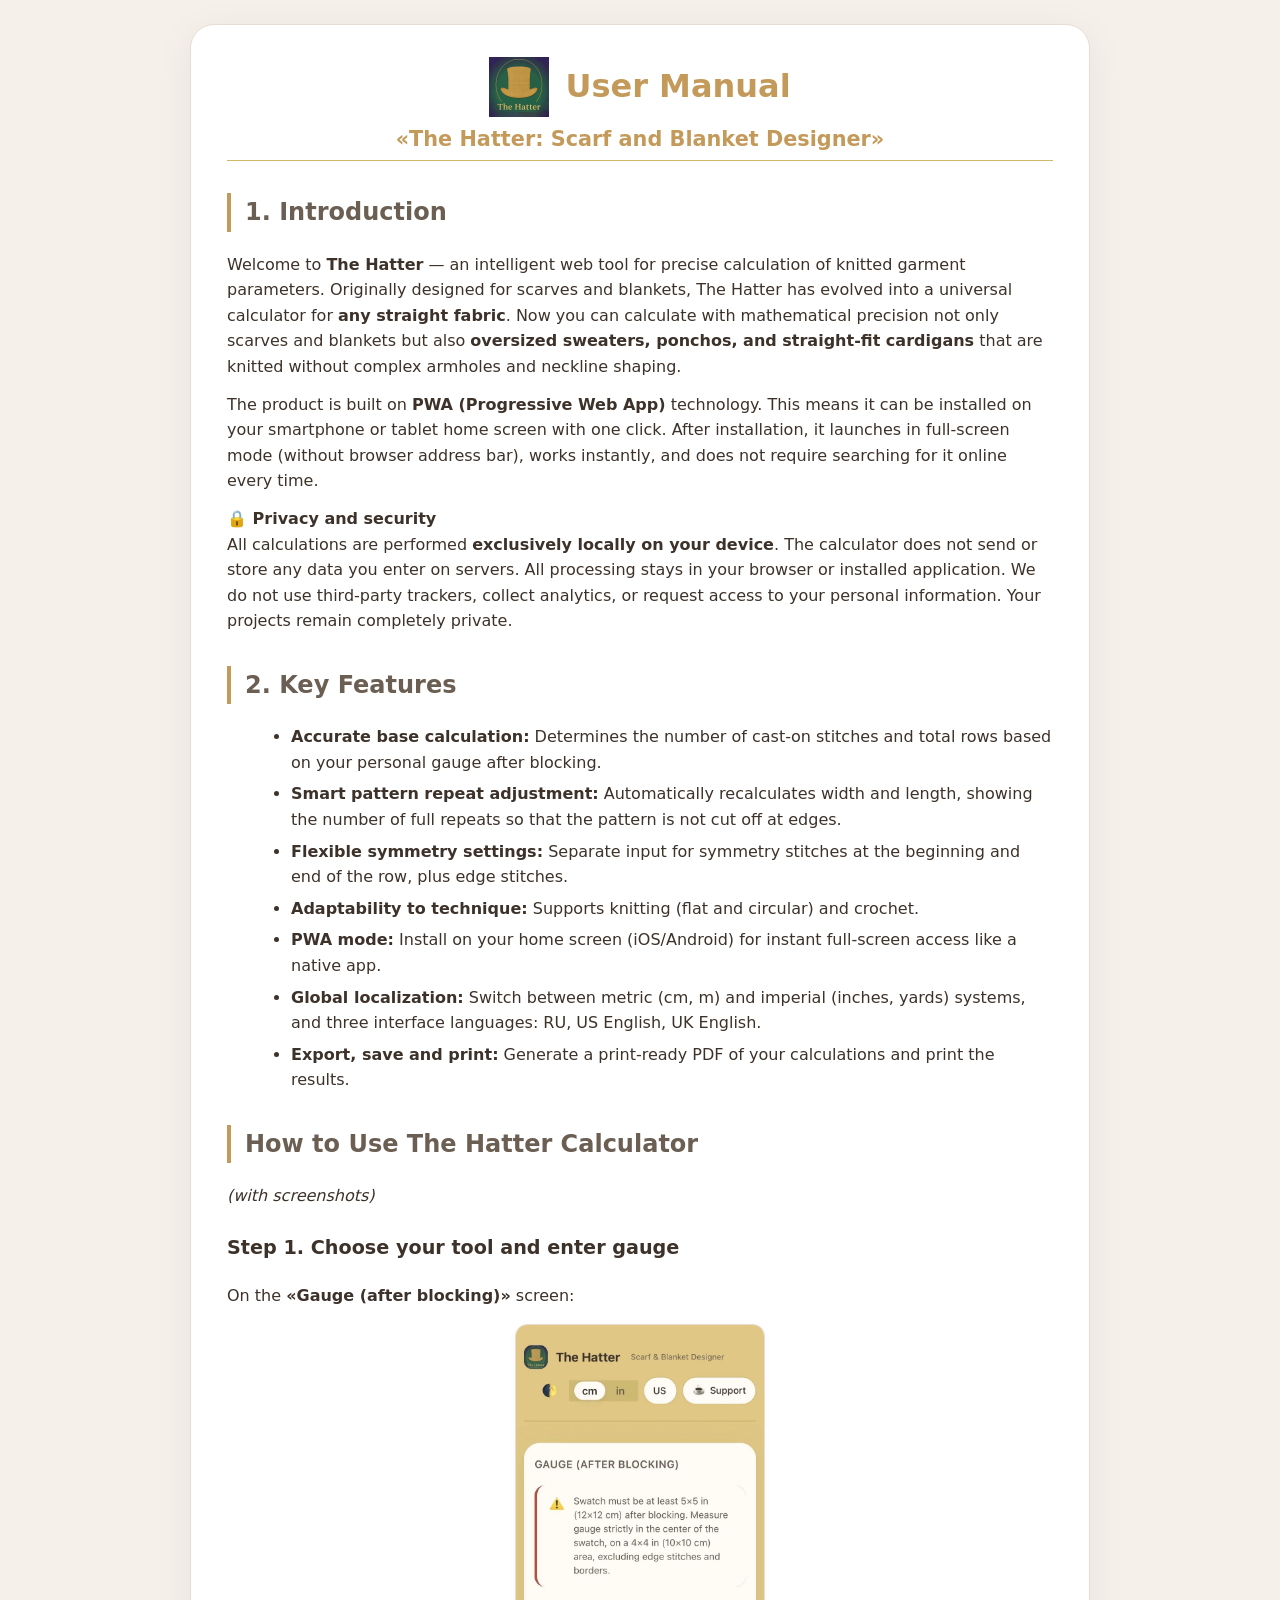
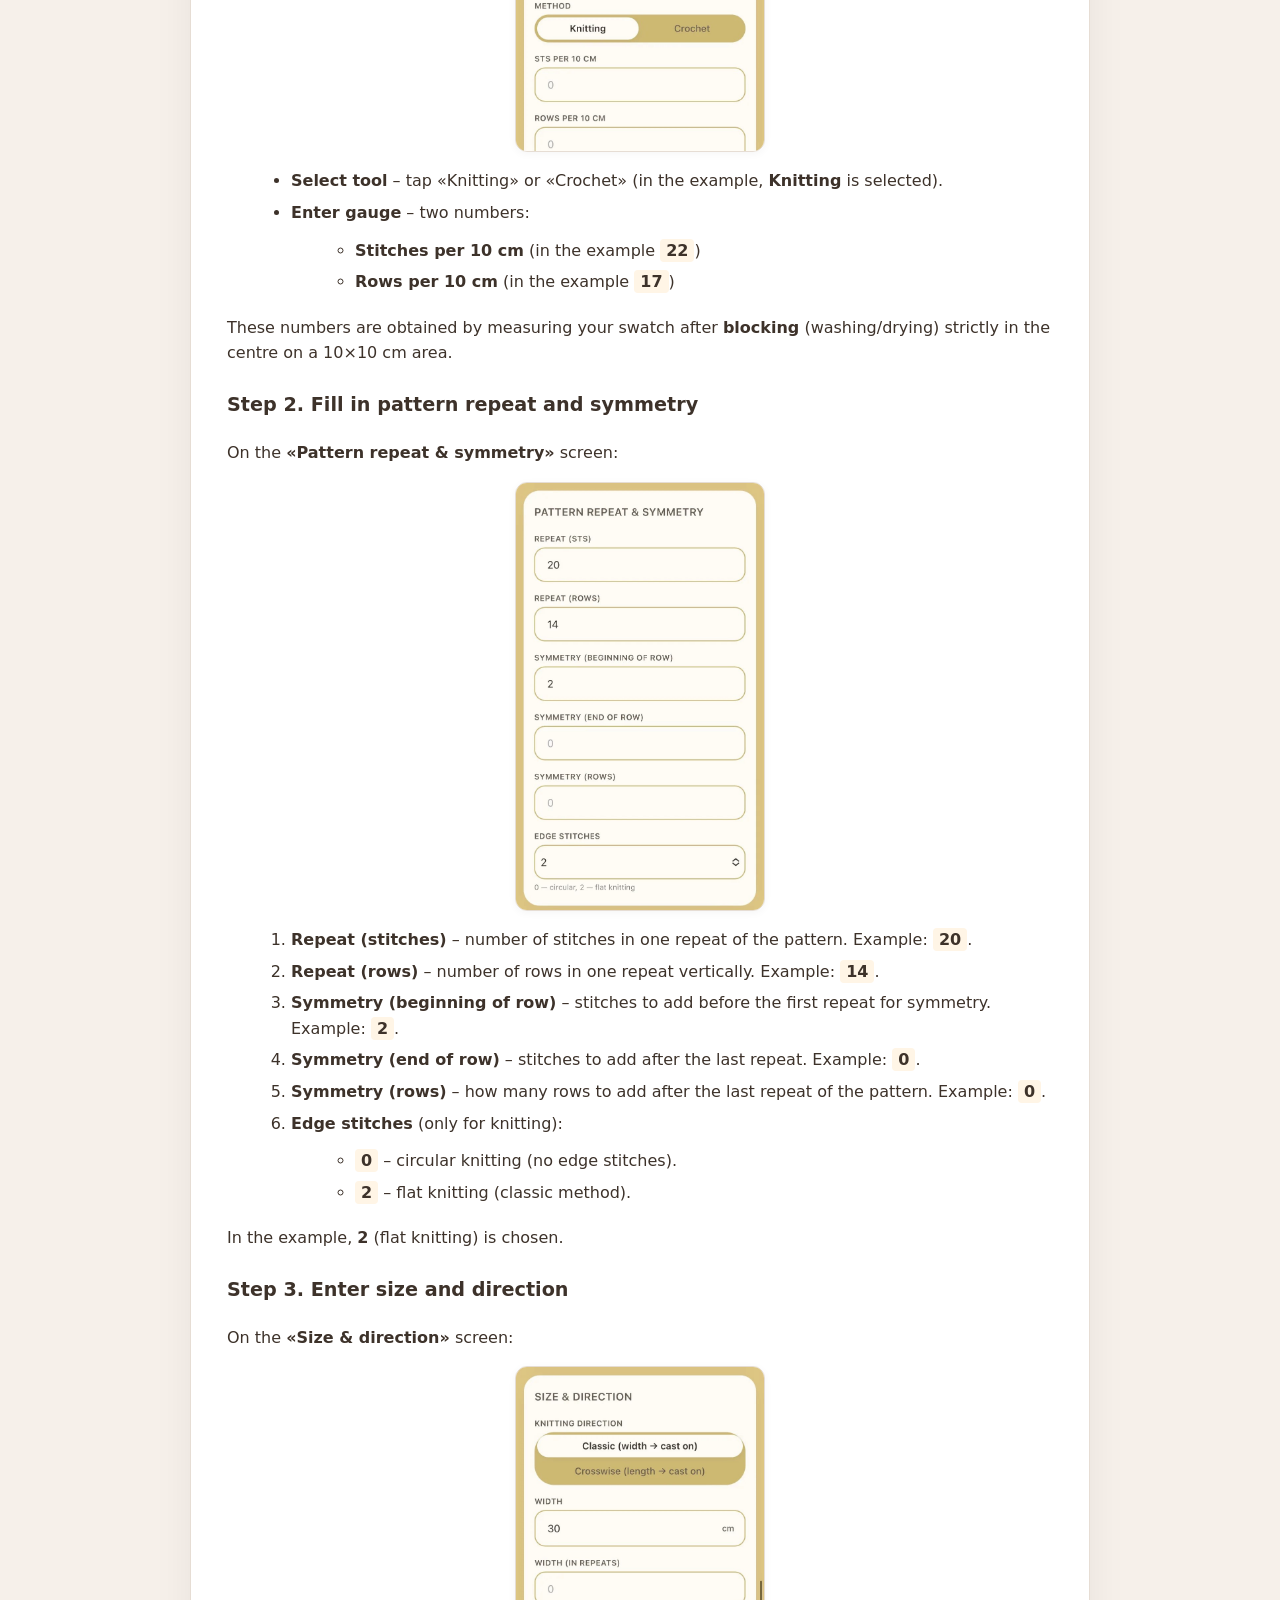
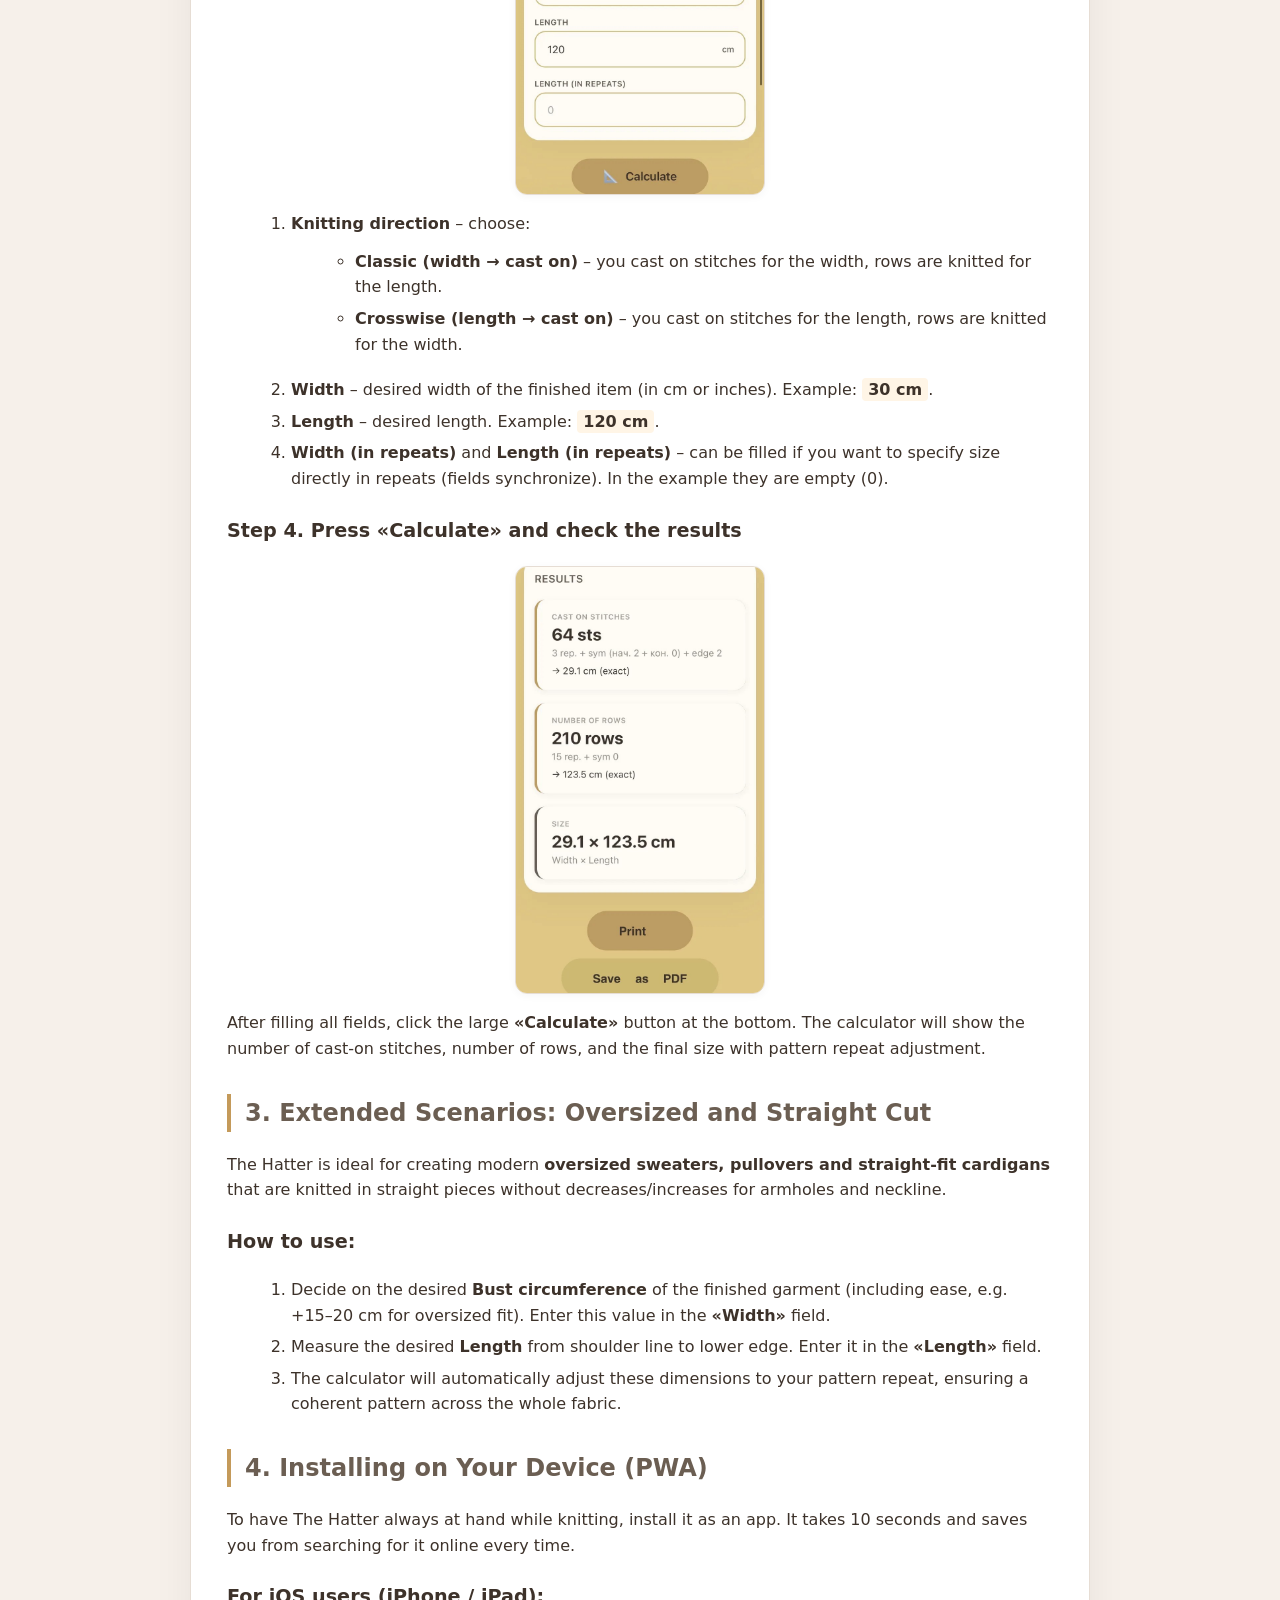
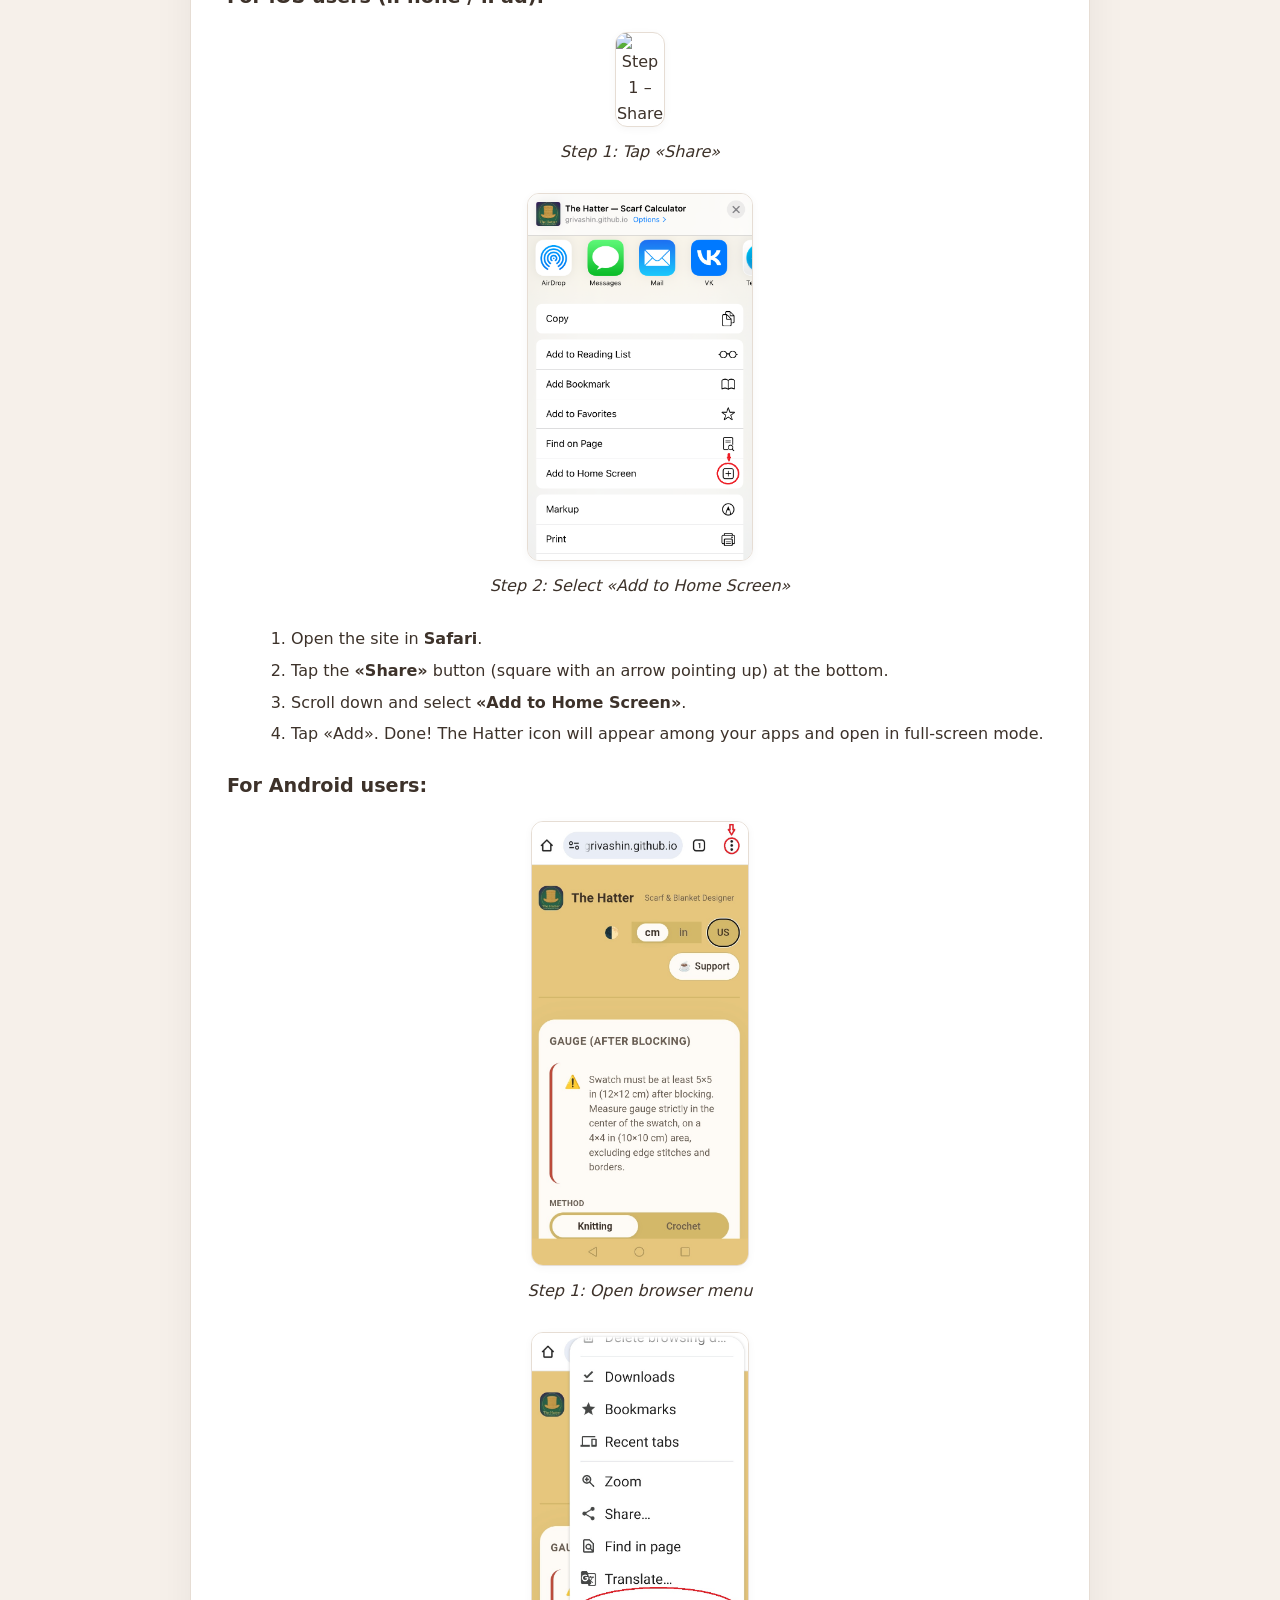
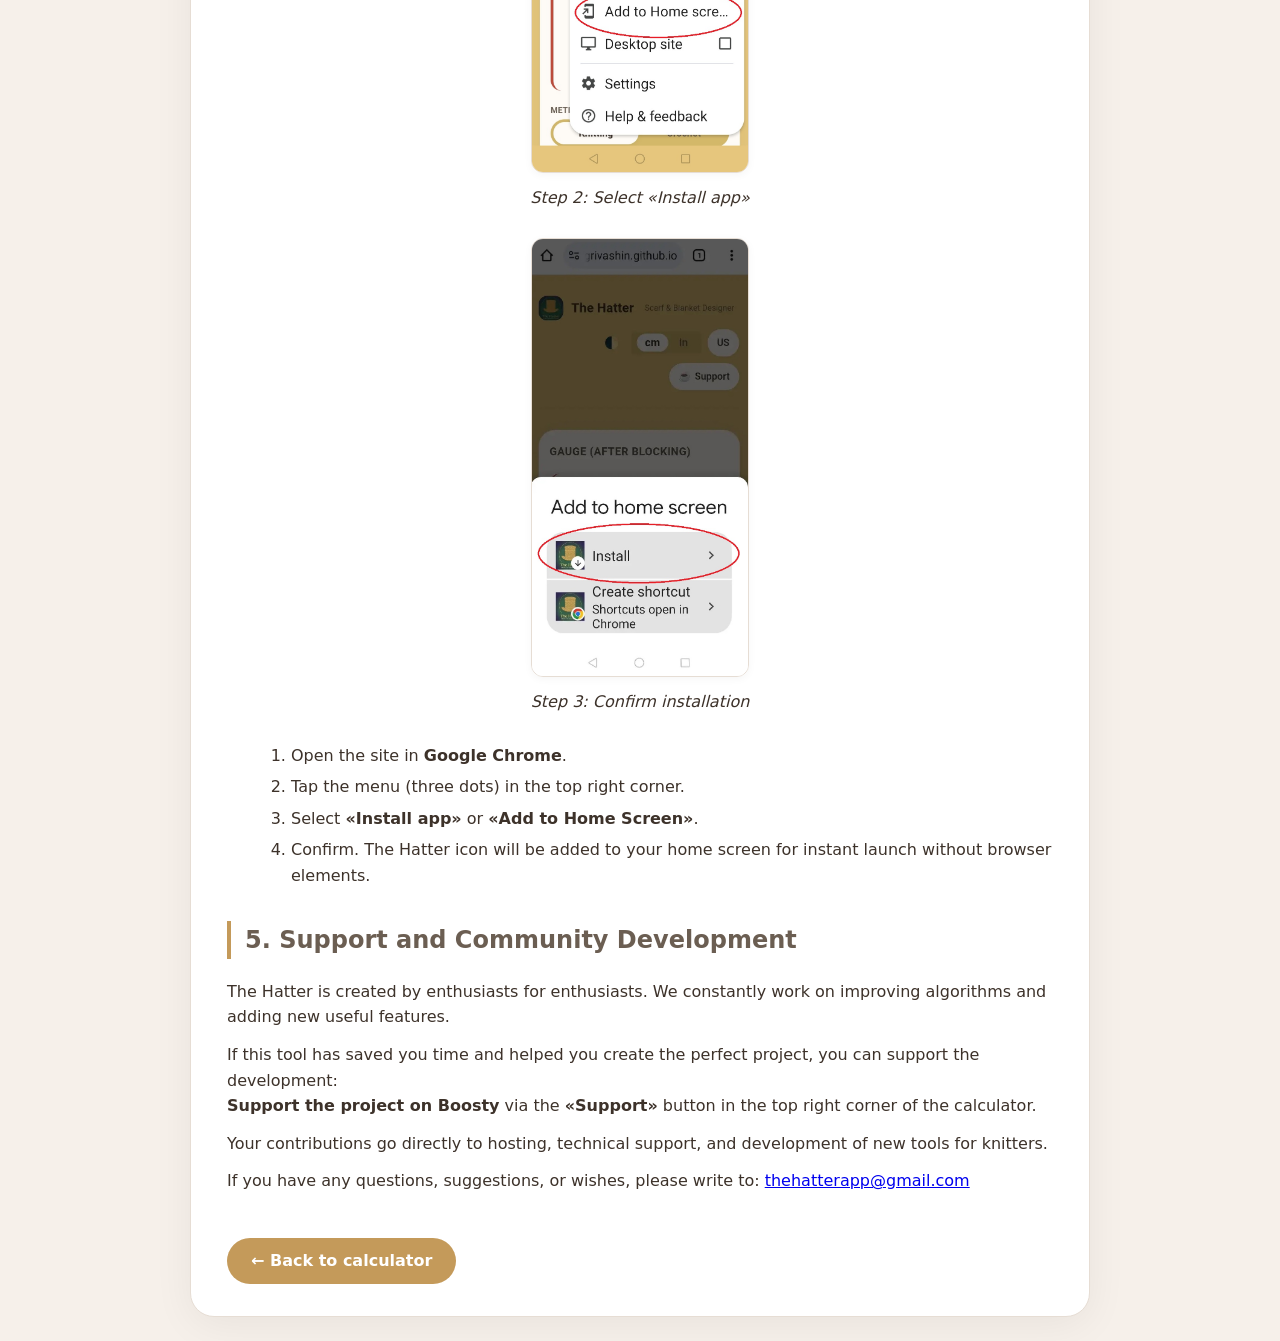
==== manual-en.html @ ab860811 "Update manual-en.html заголовок по центру" ====
<!DOCTYPE html>
<html lang="en">
<head>
  <meta charset="UTF-8">
  <meta name="viewport" content="width=device-width, initial-scale=1.0">
  <title>User Manual — The Hatter</title>
  <style>
    body {
      font-family: system-ui, -apple-system, 'Segoe UI', Roboto, sans-serif;
      background: #f6f0ea;
      color: #3D322A;
      padding: 24px 20px;
      line-height: 1.6;
      max-width: 900px;
      margin: 0 auto;
    }
    .container {
      background: #ffffff;
      border-radius: 24px;
      padding: 32px 36px;
      box-shadow: 0 8px 40px rgba(0,0,0,0.06);
      border: 1px solid #e6ddd4;
    }
    .header-logo {
      display: flex;
      align-items: center;
      justify-content: center;
      gap: 16px;
      margin-bottom: 12px;
      flex-wrap: wrap;
    }
    .header-logo img {
      height: 60px;
      width: auto;
    }
    h1 {
      font-size: 2rem;
      font-weight: 700;
      color: #C49A5A;
      border-bottom: 2px solid #D3B86A;
      padding-bottom: 12px;
      margin-top: 0;
      text-align: center;
    }
    .header-logo h1 {
      border: none;
      padding-bottom: 0;
      margin: 0;
    }
    .subtitle {
      font-size: 1.3rem;
      font-weight: 700;
      color: #C49A5A;
      margin-top: -6px;
      border-bottom: 1px solid #D3B86A;
      padding-bottom: 4px;
      text-align: center;
    }
    h2 {
      font-size: 1.5rem;
      margin-top: 32px;
      color: #6B5E52;
      border-left: 4px solid #C49A5A;
      padding-left: 14px;
    }
    h3 {
      font-size: 1.2rem;
      margin-top: 24px;
      color: #3D322A;
    }
    p { margin: 12px 0; }
    ul, ol { margin: 12px 0 20px 24px; }
    li { margin-bottom: 6px; }
    .highlight {
      background: #fff5e6;
      padding: 2px 6px;
      border-radius: 4px;
      font-weight: 600;
    }
    .note {
      background: #edf3f8;
      border-left: 4px solid #C49A5A;
      padding: 14px 18px;
      border-radius: 8px;
      margin: 20px 0;
    }
    .screenshot {
      margin: 16px 0;
      text-align: center;
    }
    .screenshot img {
      max-width: 30%;
      height: auto;
      border-radius: 12px;
      border: 1px solid #e6ddd4;
      box-shadow: 0 2px 8px rgba(0,0,0,0.04);
      display: block;
      margin: 0 auto;
    }
    .step-screenshots {
      display: flex;
      flex-wrap: wrap;
      gap: 16px;
      justify-content: center;
      margin: 16px 0;
    }
    .step-screenshots .screenshot {
      flex: 0 1 auto;
      margin: 0;
    }
    .step-screenshots .screenshot img {
      max-width: 30%;
      height: auto;
    }
    .back-link {
      display: inline-block;
      margin-top: 32px;
      background: #C49A5A;
      color: white;
      padding: 10px 24px;
      border-radius: 40px;
      text-decoration: none;
      font-weight: 600;
      transition: 0.2s;
    }
    .back-link:hover { background: #A67B3D; }
    @media (max-width: 600px) {
      .container { padding: 20px 16px; }
      h1 { font-size: 1.6rem; }
      .header-logo img { height: 40px; }
      .screenshot img,
      .step-screenshots .screenshot img {
        max-width: 80%;
      }
    }
  </style>
</head>
<body>
<div class="container">

  <div class="header-logo">
    <img src="images/logo.png" alt="The Hatter">
    <h1>User Manual</h1>
  </div>
  <p class="subtitle">«The Hatter: Scarf and Blanket Designer»</p>

  <h2>1. Introduction</h2>
  <p>
    Welcome to <strong>The Hatter</strong> — an intelligent web tool for precise calculation of knitted garment parameters.
    Originally designed for scarves and blankets, The Hatter has evolved into a universal calculator for <strong>any straight fabric</strong>.
    Now you can calculate with mathematical precision not only scarves and blankets but also <strong>oversized sweaters, ponchos, and straight‑fit cardigans</strong> that are knitted without complex armholes and neckline shaping.
  </p>
  <p>
    The product is built on <strong>PWA (Progressive Web App)</strong> technology. This means it can be installed on your smartphone or tablet home screen with one click. After installation, it launches in full‑screen mode (without browser address bar), works instantly, and does not require searching for it online every time.
  </p>
  <p>
    <strong>🔒 Privacy and security</strong><br>
    All calculations are performed <strong>exclusively locally on your device</strong>. The calculator does not send or store any data you enter on servers. All processing stays in your browser or installed application. We do not use third‑party trackers, collect analytics, or request access to your personal information. Your projects remain completely private.
  </p>

  <h2>2. Key Features</h2>
  <ul>
    <li><strong>Accurate base calculation:</strong> Determines the number of cast‑on stitches and total rows based on your personal gauge after blocking.</li>
    <li><strong>Smart pattern repeat adjustment:</strong> Automatically recalculates width and length, showing the number of full repeats so that the pattern is not cut off at edges.</li>
    <li><strong>Flexible symmetry settings:</strong> Separate input for symmetry stitches at the beginning and end of the row, plus edge stitches.</li>
    <li><strong>Adaptability to technique:</strong> Supports knitting (flat and circular) and crochet.</li>
    <li><strong>PWA mode:</strong> Install on your home screen (iOS/Android) for instant full‑screen access like a native app.</li>
    <li><strong>Global localization:</strong> Switch between metric (cm, m) and imperial (inches, yards) systems, and three interface languages: RU, US English, UK English.</li>
    <li><strong>Export, save and print:</strong> Generate a print‑ready PDF of your calculations and print the results.</li>
  </ul>

  <h2>How to Use The Hatter Calculator</h2>
  <p><em>(with screenshots)</em></p>

  <h3>Step 1. Choose your tool and enter gauge</h3>
  <p>On the <strong>«Gauge (after blocking)»</strong> screen:</p>
  <div class="screenshot">
    <img src="images/screenshot-density-eng.png" alt="Screenshot of gauge section">
  </div>
  <ul>
    <li><strong>Select tool</strong> – tap «Knitting» or «Crochet» (in the example, <strong>Knitting</strong> is selected).</li>
    <li><strong>Enter gauge</strong> – two numbers:
      <ul>
        <li><strong>Stitches per 10 cm</strong> (in the example <span class="highlight">22</span>)</li>
        <li><strong>Rows per 10 cm</strong> (in the example <span class="highlight">17</span>)</li>
      </ul>
    </li>
  </ul>
  <p>These numbers are obtained by measuring your swatch after <strong>blocking</strong> (washing/drying) strictly in the centre on a 10×10 cm area.</p>

  <h3>Step 2. Fill in pattern repeat and symmetry</h3>
  <p>On the <strong>«Pattern repeat & symmetry»</strong> screen:</p>
  <div class="screenshot">
    <img src="images/screenshot-symmetry-eng.png" alt="Screenshot of repeat section">
  </div>
  <ol>
    <li><strong>Repeat (stitches)</strong> – number of stitches in one repeat of the pattern. Example: <span class="highlight">20</span>.</li>
    <li><strong>Repeat (rows)</strong> – number of rows in one repeat vertically. Example: <span class="highlight">14</span>.</li>
    <li><strong>Symmetry (beginning of row)</strong> – stitches to add before the first repeat for symmetry. Example: <span class="highlight">2</span>.</li>
    <li><strong>Symmetry (end of row)</strong> – stitches to add after the last repeat. Example: <span class="highlight">0</span>.</li>
    <li><strong>Symmetry (rows)</strong> – how many rows to add after the last repeat of the pattern. Example: <span class="highlight">0</span>.</li>
    <li><strong>Edge stitches</strong> (only for knitting):
      <ul>
        <li><span class="highlight">0</span> – circular knitting (no edge stitches).</li>
        <li><span class="highlight">2</span> – flat knitting (classic method).</li>
      </ul>
    </li>
  </ol>
  <p>In the example, <strong>2</strong> (flat knitting) is chosen.</p>

  <h3>Step 3. Enter size and direction</h3>
  <p>On the <strong>«Size & direction»</strong> screen:</p>
  <div class="screenshot">
    <img src="images/screenshot-sizes-eng.png" alt="Screenshot of size section">
  </div>
  <ol>
    <li><strong>Knitting direction</strong> – choose:
      <ul>
        <li><strong>Classic (width → cast on)</strong> – you cast on stitches for the width, rows are knitted for the length.</li>
        <li><strong>Crosswise (length → cast on)</strong> – you cast on stitches for the length, rows are knitted for the width.</li>
      </ul>
    </li>
    <li><strong>Width</strong> – desired width of the finished item (in cm or inches). Example: <span class="highlight">30 cm</span>.</li>
    <li><strong>Length</strong> – desired length. Example: <span class="highlight">120 cm</span>.</li>
    <li><strong>Width (in repeats)</strong> and <strong>Length (in repeats)</strong> – can be filled if you want to specify size directly in repeats (fields synchronize). In the example they are empty (0).</li>
  </ol>

  <h3>Step 4. Press «Calculate» and check the results</h3>
  <div class="screenshot">
    <img src="images/screenshot-results-eng.png" alt="Screenshot of results">
  </div>
  <p>After filling all fields, click the large <strong>«Calculate»</strong> button at the bottom. The calculator will show the number of cast‑on stitches, number of rows, and the final size with pattern repeat adjustment.</p>

  <h2>3. Extended Scenarios: Oversized and Straight Cut</h2>
  <p>
    The Hatter is ideal for creating modern <strong>oversized sweaters, pullovers and straight‑fit cardigans</strong> that are knitted in straight pieces without decreases/increases for armholes and neckline.
  </p>
  <h3>How to use:</h3>
  <ol>
    <li>Decide on the desired <strong>Bust circumference</strong> of the finished garment (including ease, e.g. +15–20 cm for oversized fit). Enter this value in the <strong>«Width»</strong> field.</li>
    <li>Measure the desired <strong>Length</strong> from shoulder line to lower edge. Enter it in the <strong>«Length»</strong> field.</li>
    <li>The calculator will automatically adjust these dimensions to your pattern repeat, ensuring a coherent pattern across the whole fabric.</li>
  </ol>

  <h2>4. Installing on Your Device (PWA)</h2>
  <p>
    To have The Hatter always at hand while knitting, install it as an app. It takes 10 seconds and saves you from searching for it online every time.
  </p>

  <h3>For iOS users (iPhone / iPad):</h3>
  <div class="step-screenshots">
    <div class="screenshot">
      <img src="images/screenshot-ios1-eng.png" alt="Step 1 – Share">
      <p><em>Step 1: Tap «Share»</em></p>
    </div>
    <div class="screenshot">
      <img src="images/screenshot-ios2-eng.png" alt="Step 2 – Add to Home Screen">
      <p><em>Step 2: Select «Add to Home Screen»</em></p>
    </div>
  </div>
  <ol>
    <li>Open the site in <strong>Safari</strong>.</li>
    <li>Tap the <strong>«Share»</strong> button (square with an arrow pointing up) at the bottom.</li>
    <li>Scroll down and select <strong>«Add to Home Screen»</strong>.</li>
    <li>Tap «Add». Done! The Hatter icon will appear among your apps and open in full‑screen mode.</li>
  </ol>

  <h3>For Android users:</h3>
  <div class="step-screenshots">
    <div class="screenshot">
      <img src="images/screenshot-android1-eng.png" alt="Step 1 – Menu">
      <p><em>Step 1: Open browser menu</em></p>
    </div>
    <div class="screenshot">
      <img src="images/screenshot-android2-eng.png" alt="Step 2 – Install app">
      <p><em>Step 2: Select «Install app»</em></p>
    </div>
    <div class="screenshot">
      <img src="images/screenshot-android3-eng.png" alt="Step 3 – Confirm">
      <p><em>Step 3: Confirm installation</em></p>
    </div>
  </div>
  <ol>
    <li>Open the site in <strong>Google Chrome</strong>.</li>
    <li>Tap the menu (three dots) in the top right corner.</li>
    <li>Select <strong>«Install app»</strong> or <strong>«Add to Home Screen»</strong>.</li>
    <li>Confirm. The Hatter icon will be added to your home screen for instant launch without browser elements.</li>
  </ol>

  <h2>5. Support and Community Development</h2>
  <p>
    The Hatter is created by enthusiasts for enthusiasts. We constantly work on improving algorithms and adding new useful features.
  </p>
  <p>
    If this tool has saved you time and helped you create the perfect project, you can support the development:<br>
    <strong>Support the project on Boosty</strong> via the <strong>«Support»</strong> button in the top right corner of the calculator.
  </p>
  <p>
    Your contributions go directly to hosting, technical support, and development of new tools for knitters.
  </p>
  <p>
    If you have any questions, suggestions, or wishes, please write to:  
    <a href="mailto:thehatterapp@gmail.com">thehatterapp@gmail.com</a>
  </p>

  <a href="https://Grivashin.github.io/hatter-scarf-n-blanket-calc/" class="back-link">← Back to calculator</a>

</div>
</body>
</html>
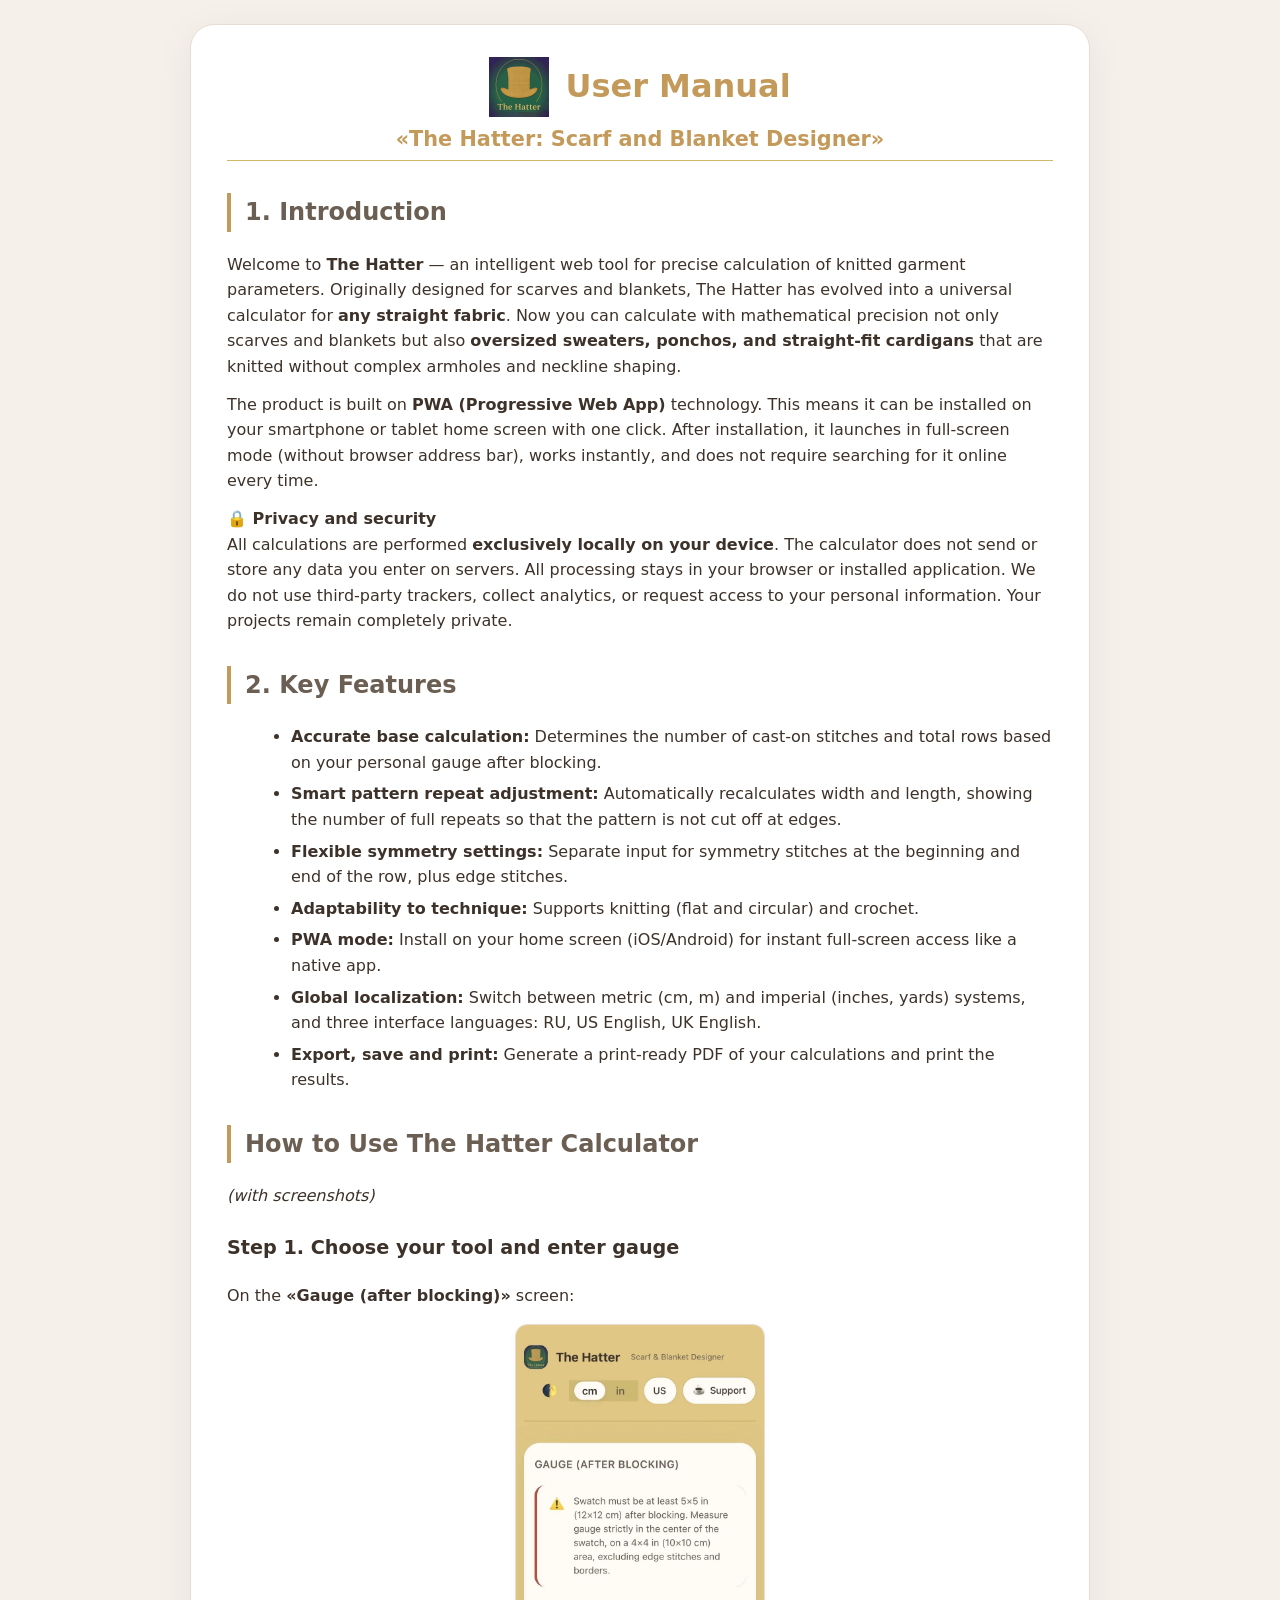
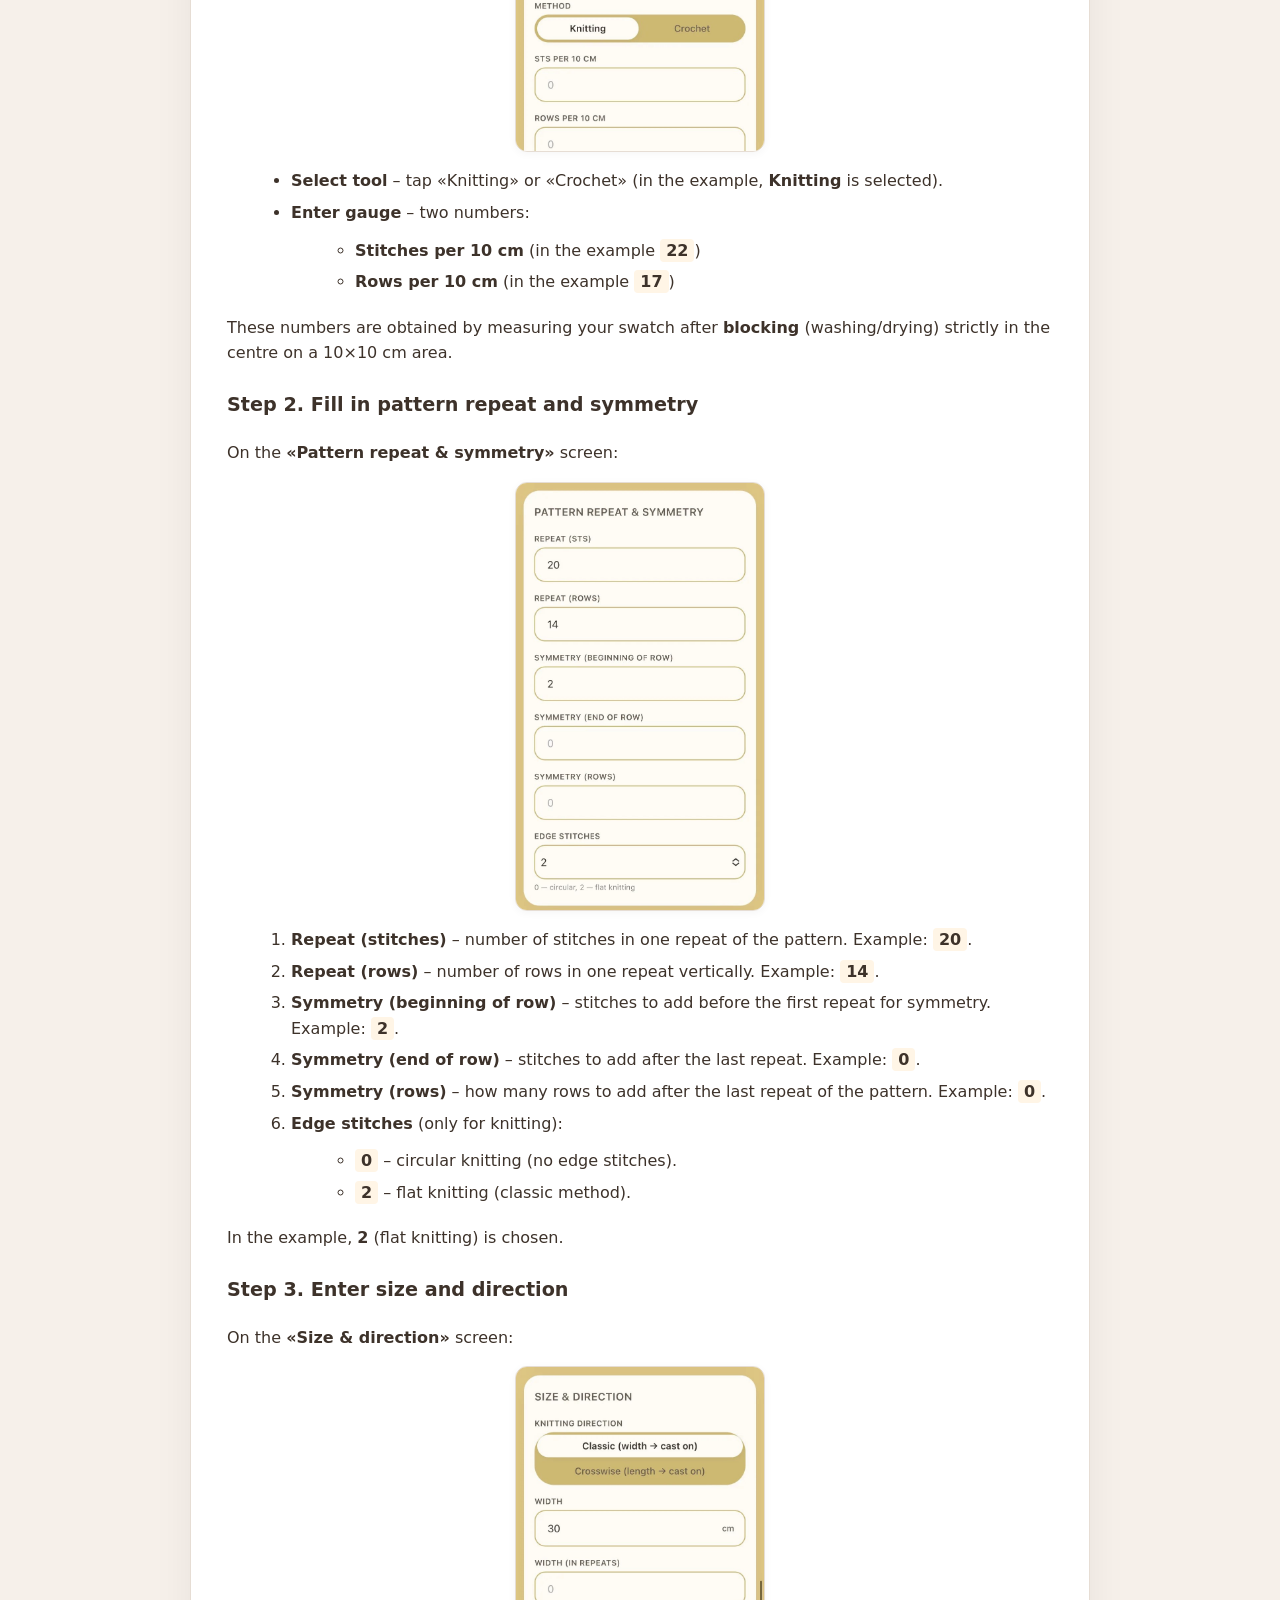
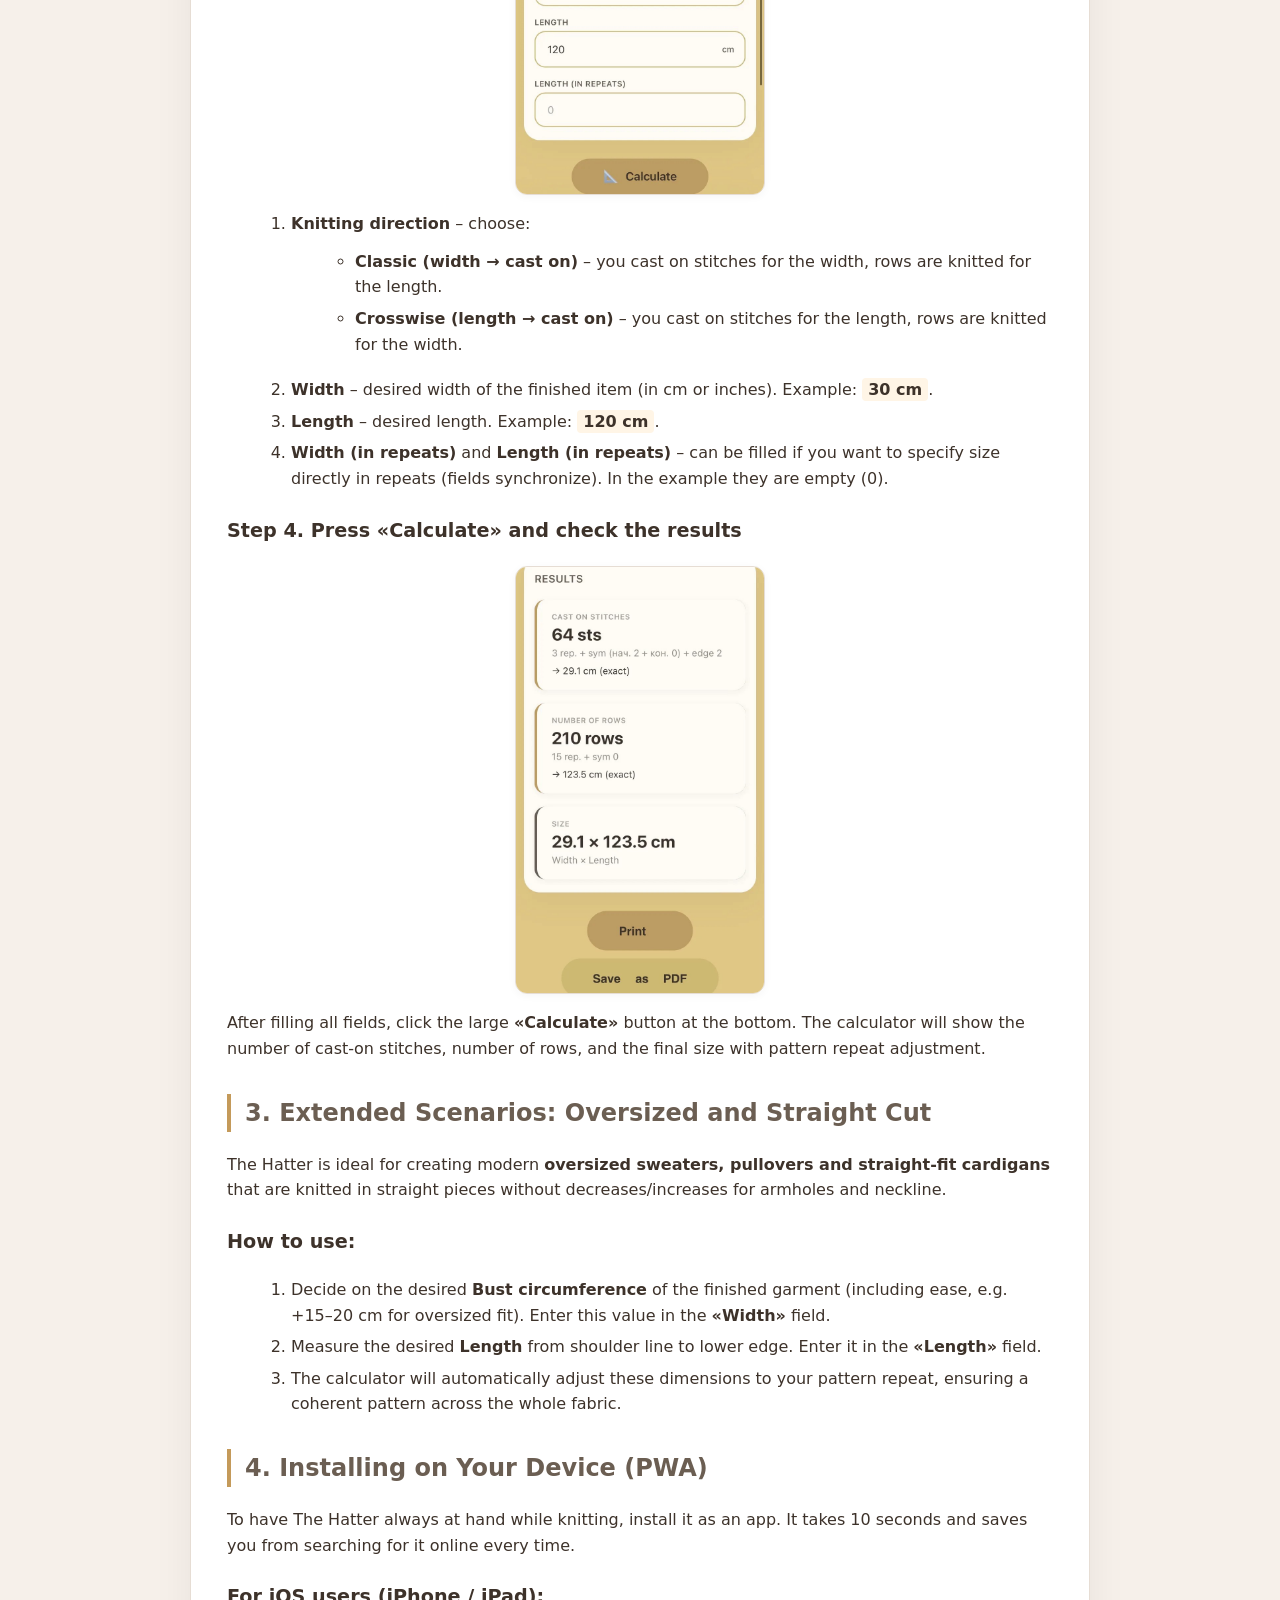
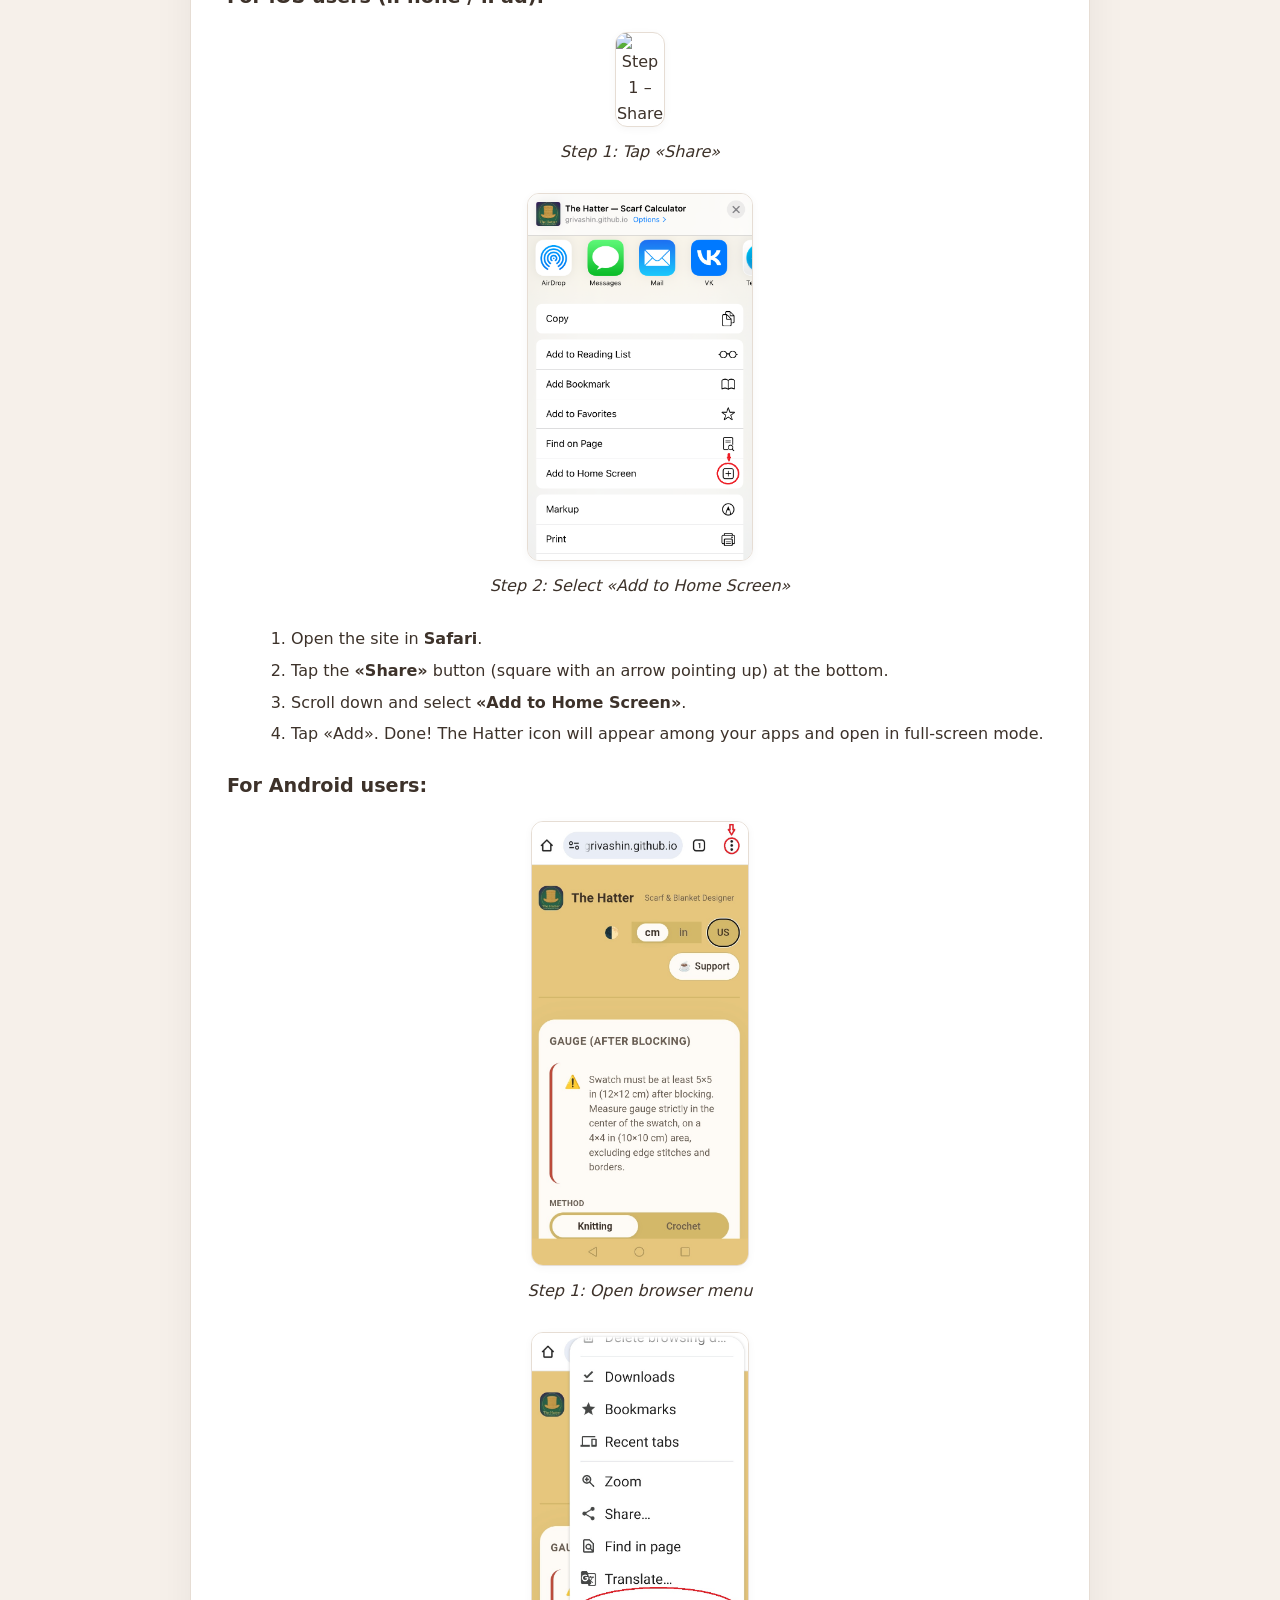
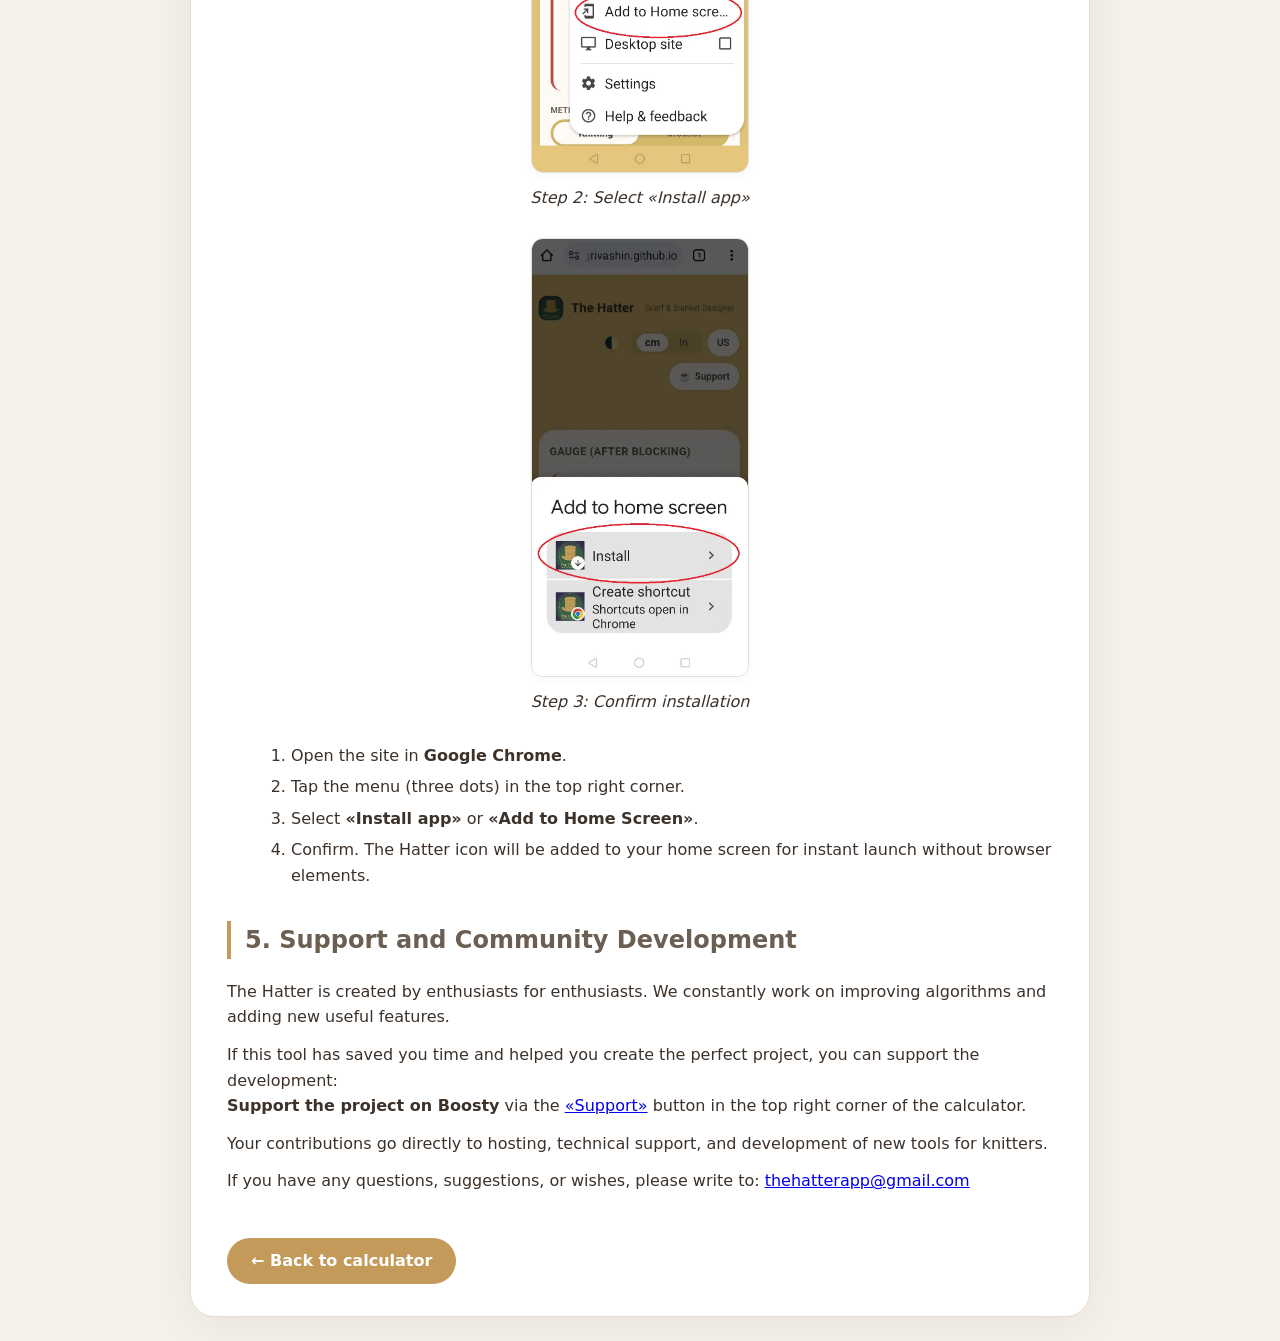
==== commit 76deb1c0: "Update manual-en.html сделал переход на Бусти" ====
--- a/manual-en.html
+++ b/manual-en.html
@@ -68,9 +68,15 @@
       margin-top: 24px;
       color: #3D322A;
     }
-    p { margin: 12px 0; }
-    ul, ol { margin: 12px 0 20px 24px; }
-    li { margin-bottom: 6px; }
+    p {
+      margin: 12px 0;
+    }
+    ul, ol {
+      margin: 12px 0 20px 24px;
+    }
+    li {
+      margin-bottom: 6px;
+    }
     .highlight {
       background: #fff5e6;
       padding: 2px 6px;
@@ -121,13 +127,21 @@
       border-radius: 40px;
       text-decoration: none;
       font-weight: 600;
-      transition: 0.2s;
-    }
-    .back-link:hover { background: #A67B3D; }
+      transition: background 0.2s;
+    }
+    .back-link:hover {
+      background: #A67B3D;
+    }
     @media (max-width: 600px) {
-      .container { padding: 20px 16px; }
-      h1 { font-size: 1.6rem; }
-      .header-logo img { height: 40px; }
+      .container {
+        padding: 20px 16px;
+      }
+      h1 {
+        font-size: 1.6rem;
+      }
+      .header-logo img {
+        height: 40px;
+      }
       .screenshot img,
       .step-screenshots .screenshot img {
         max-width: 80%;
@@ -293,7 +307,7 @@
   </p>
   <p>
     If this tool has saved you time and helped you create the perfect project, you can support the development:<br>
-    <strong>Support the project on Boosty</strong> via the <strong>«Support»</strong> button in the top right corner of the calculator.
+    <strong>Support the project on Boosty</strong> via the <a href="https://boosty.to/annafengari/posts/7731692a-b7c1-4855-83fb-3de72975cfc8" target="_blank">«Support»</a> button in the top right corner of the calculator.
   </p>
   <p>
     Your contributions go directly to hosting, technical support, and development of new tools for knitters.
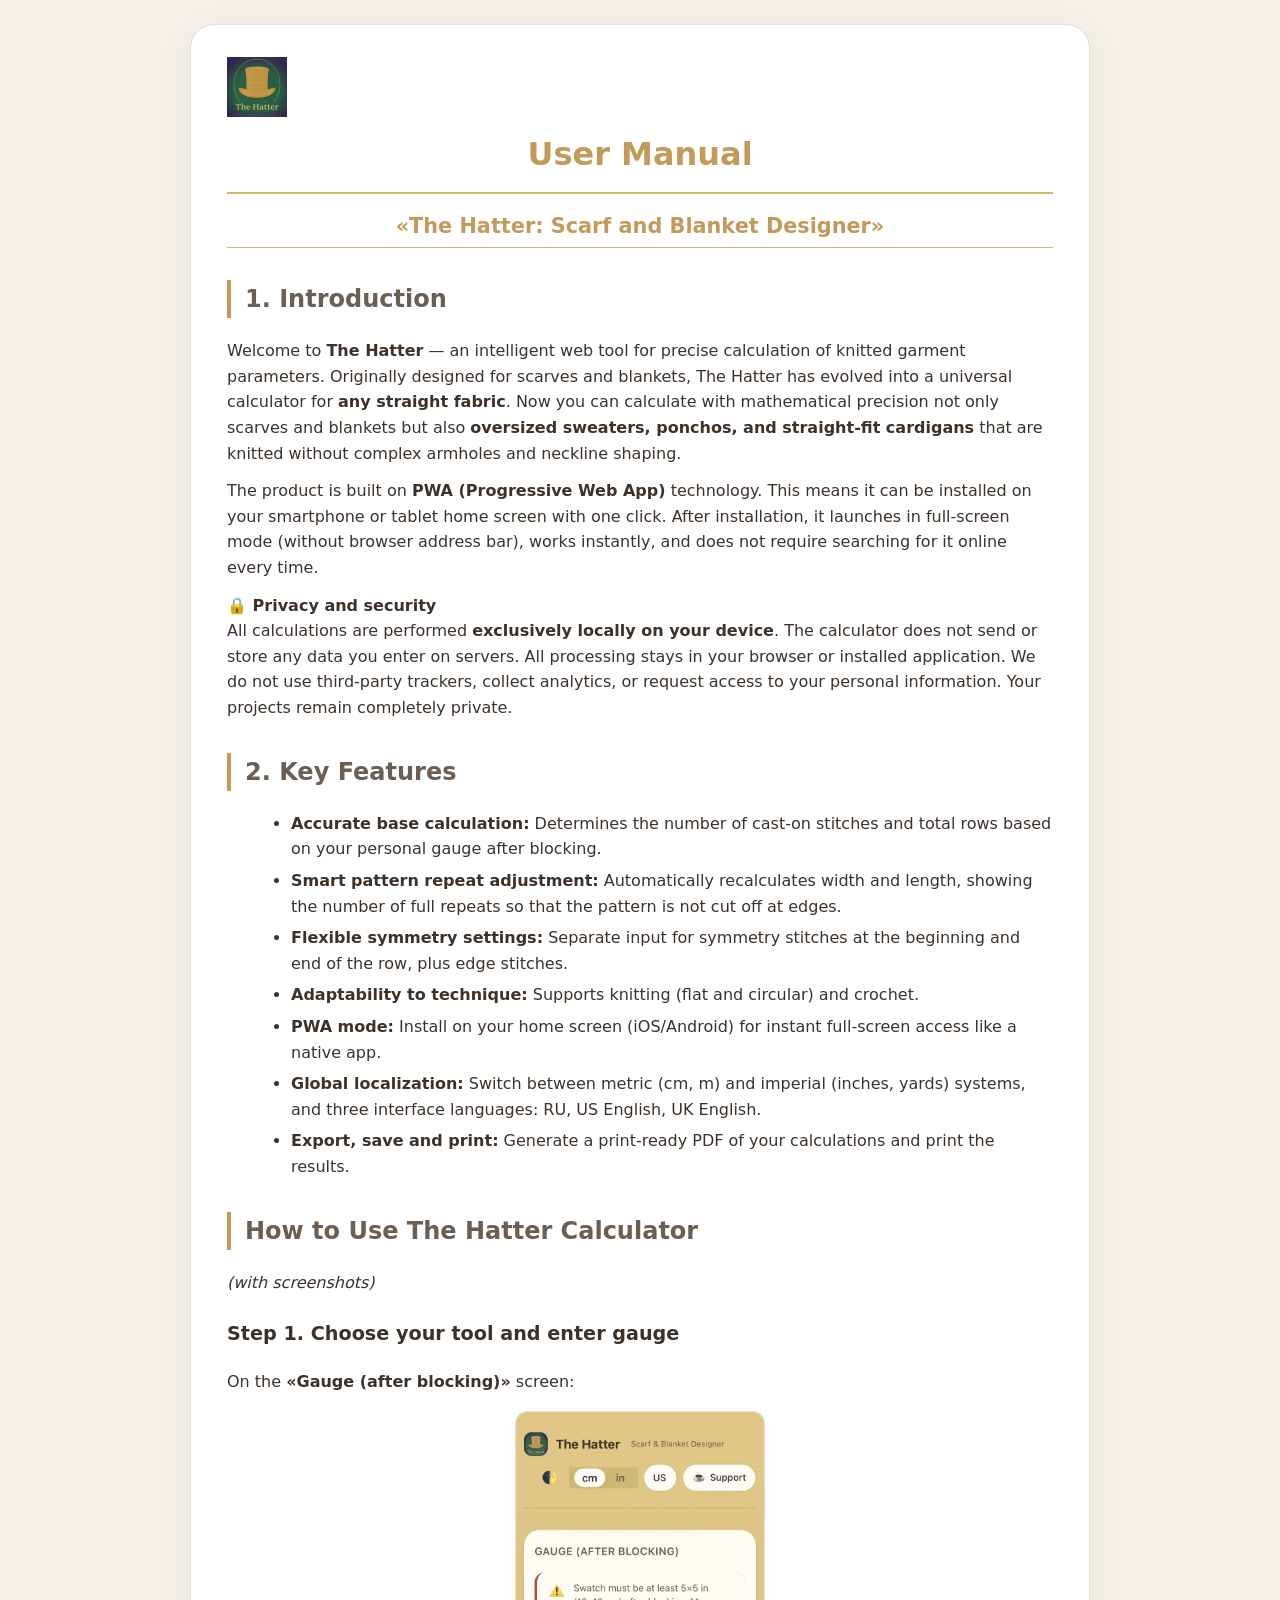
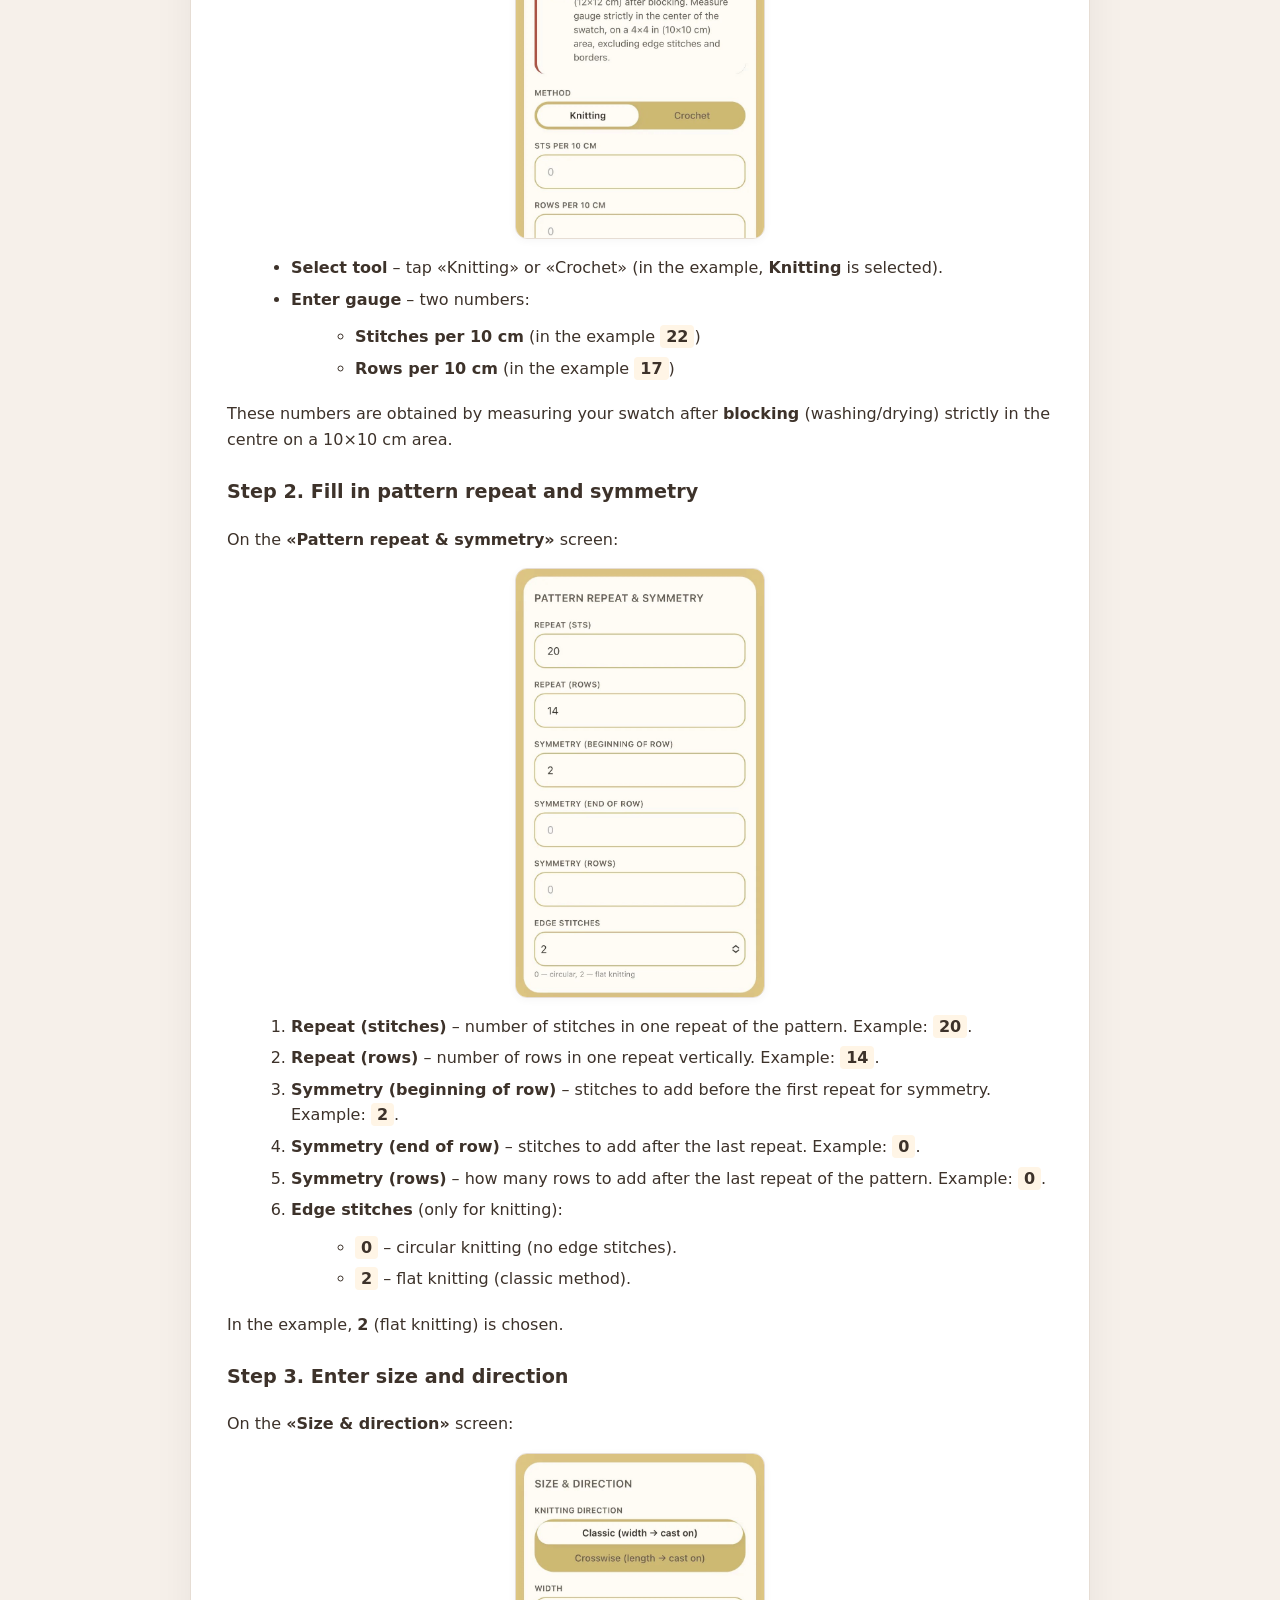
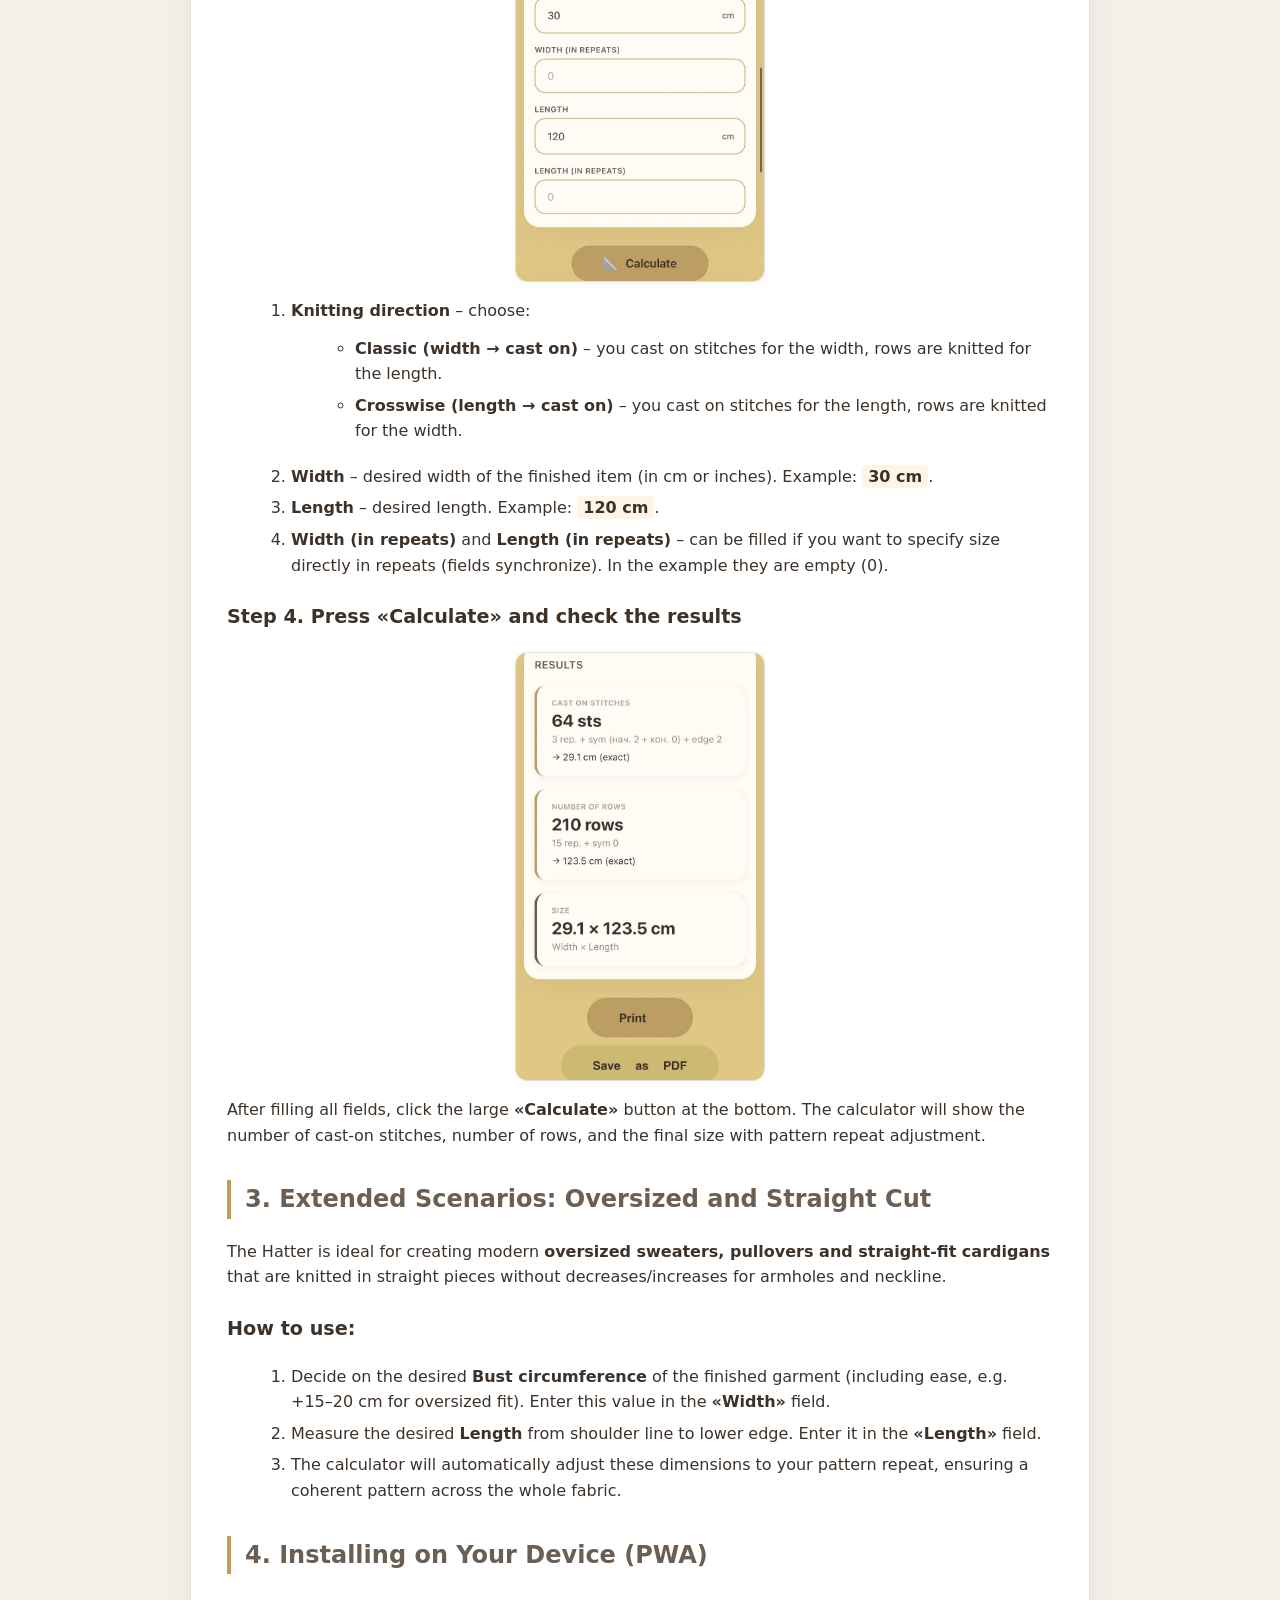
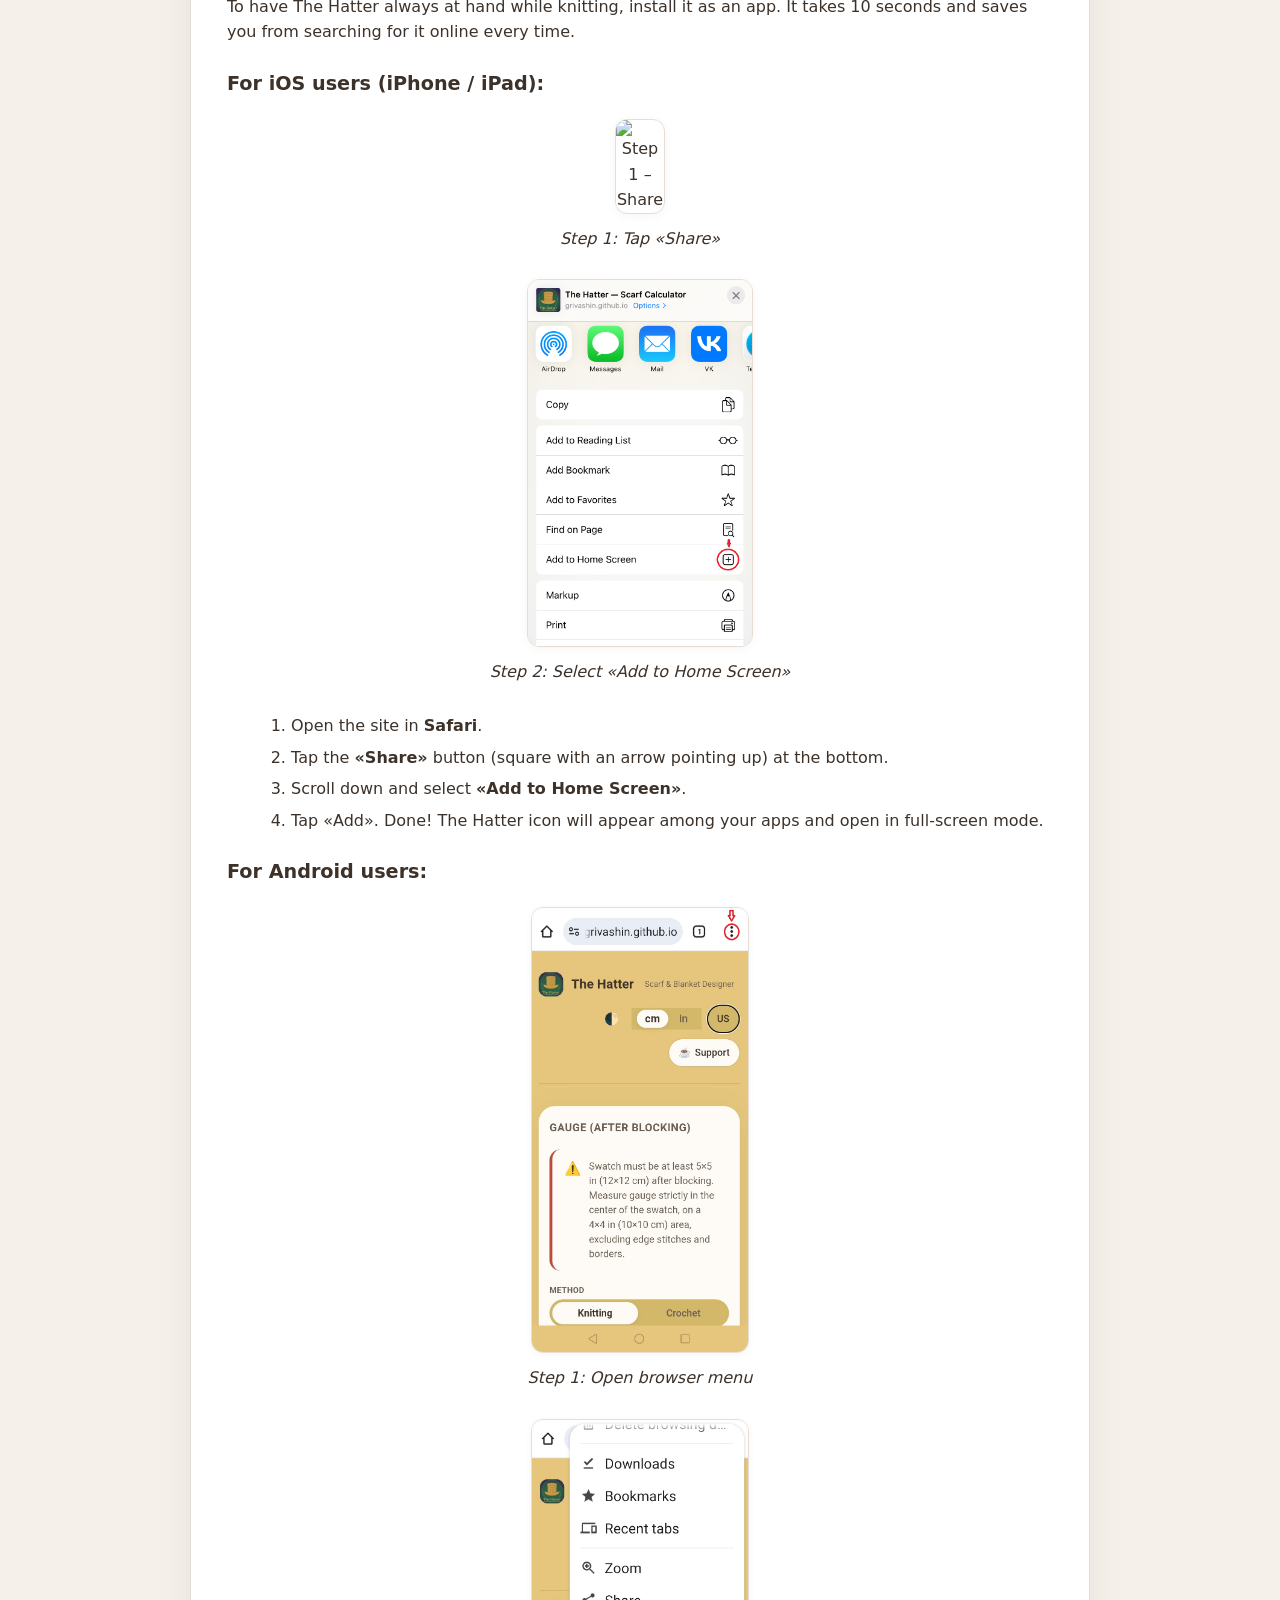
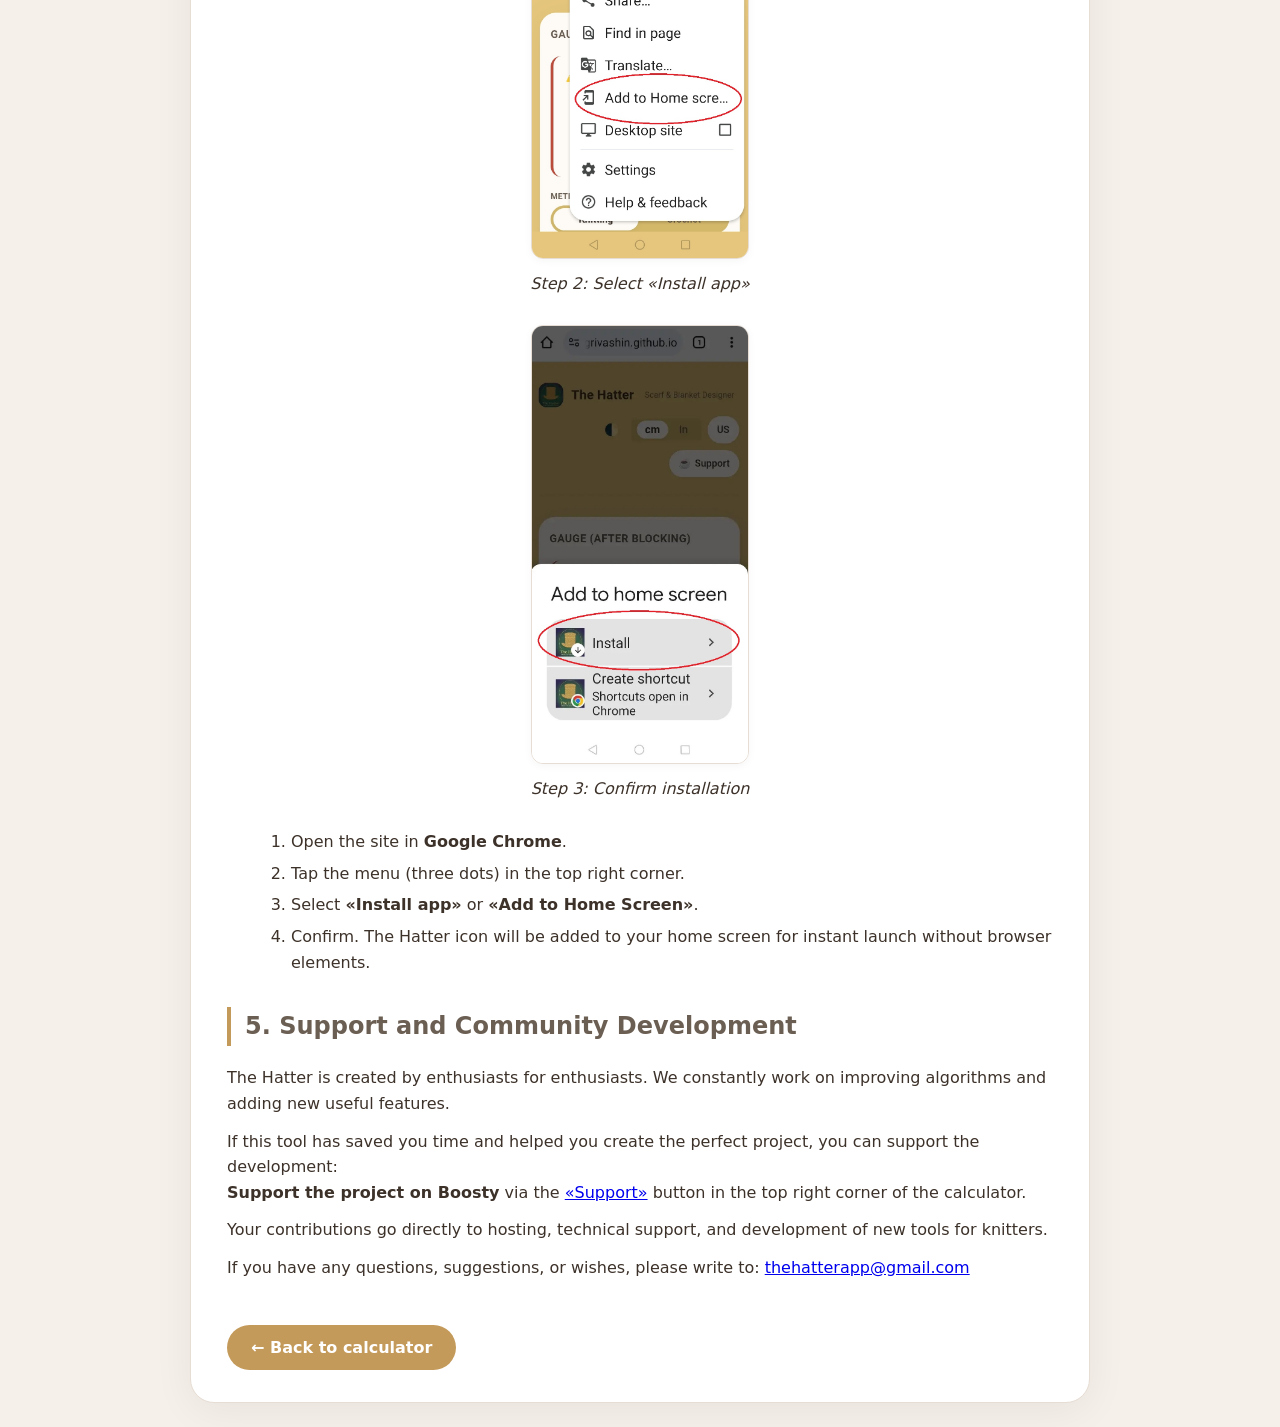
==== commit 6d5e62ed: "Update manual-en.html" ====
--- a/manual-en.html
+++ b/manual-en.html
@@ -24,10 +24,8 @@
     .header-logo {
       display: flex;
       align-items: center;
-      justify-content: center;
       gap: 16px;
       margin-bottom: 12px;
-      flex-wrap: wrap;
     }
     .header-logo img {
       height: 60px;
@@ -42,11 +40,6 @@
       margin-top: 0;
       text-align: center;
     }
-    .header-logo h1 {
-      border: none;
-      padding-bottom: 0;
-      margin: 0;
-    }
     .subtitle {
       font-size: 1.3rem;
       font-weight: 700;
@@ -68,15 +61,9 @@
       margin-top: 24px;
       color: #3D322A;
     }
-    p {
-      margin: 12px 0;
-    }
-    ul, ol {
-      margin: 12px 0 20px 24px;
-    }
-    li {
-      margin-bottom: 6px;
-    }
+    p { margin: 12px 0; }
+    ul, ol { margin: 12px 0 20px 24px; }
+    li { margin-bottom: 6px; }
     .highlight {
       background: #fff5e6;
       padding: 2px 6px;
@@ -129,23 +116,13 @@
       font-weight: 600;
       transition: background 0.2s;
     }
-    .back-link:hover {
-      background: #A67B3D;
-    }
+    .back-link:hover { background: #A67B3D; }
     @media (max-width: 600px) {
-      .container {
-        padding: 20px 16px;
-      }
-      h1 {
-        font-size: 1.6rem;
-      }
-      .header-logo img {
-        height: 40px;
-      }
+      .container { padding: 20px 16px; }
+      h1 { font-size: 1.6rem; }
+      .header-logo img { height: 40px; }
       .screenshot img,
-      .step-screenshots .screenshot img {
-        max-width: 80%;
-      }
+      .step-screenshots .screenshot img { max-width: 80%; }
     }
   </style>
 </head>
@@ -154,10 +131,11 @@
 
   <div class="header-logo">
     <img src="images/logo.png" alt="The Hatter">
-    <h1>User Manual</h1>
-  </div>
+  </div>
+  <h1>User Manual</h1>
   <p class="subtitle">«The Hatter: Scarf and Blanket Designer»</p>
 
+  <!-- Всё остальное содержание без изменений -->
   <h2>1. Introduction</h2>
   <p>
     Welcome to <strong>The Hatter</strong> — an intelligent web tool for precise calculation of knitted garment parameters.
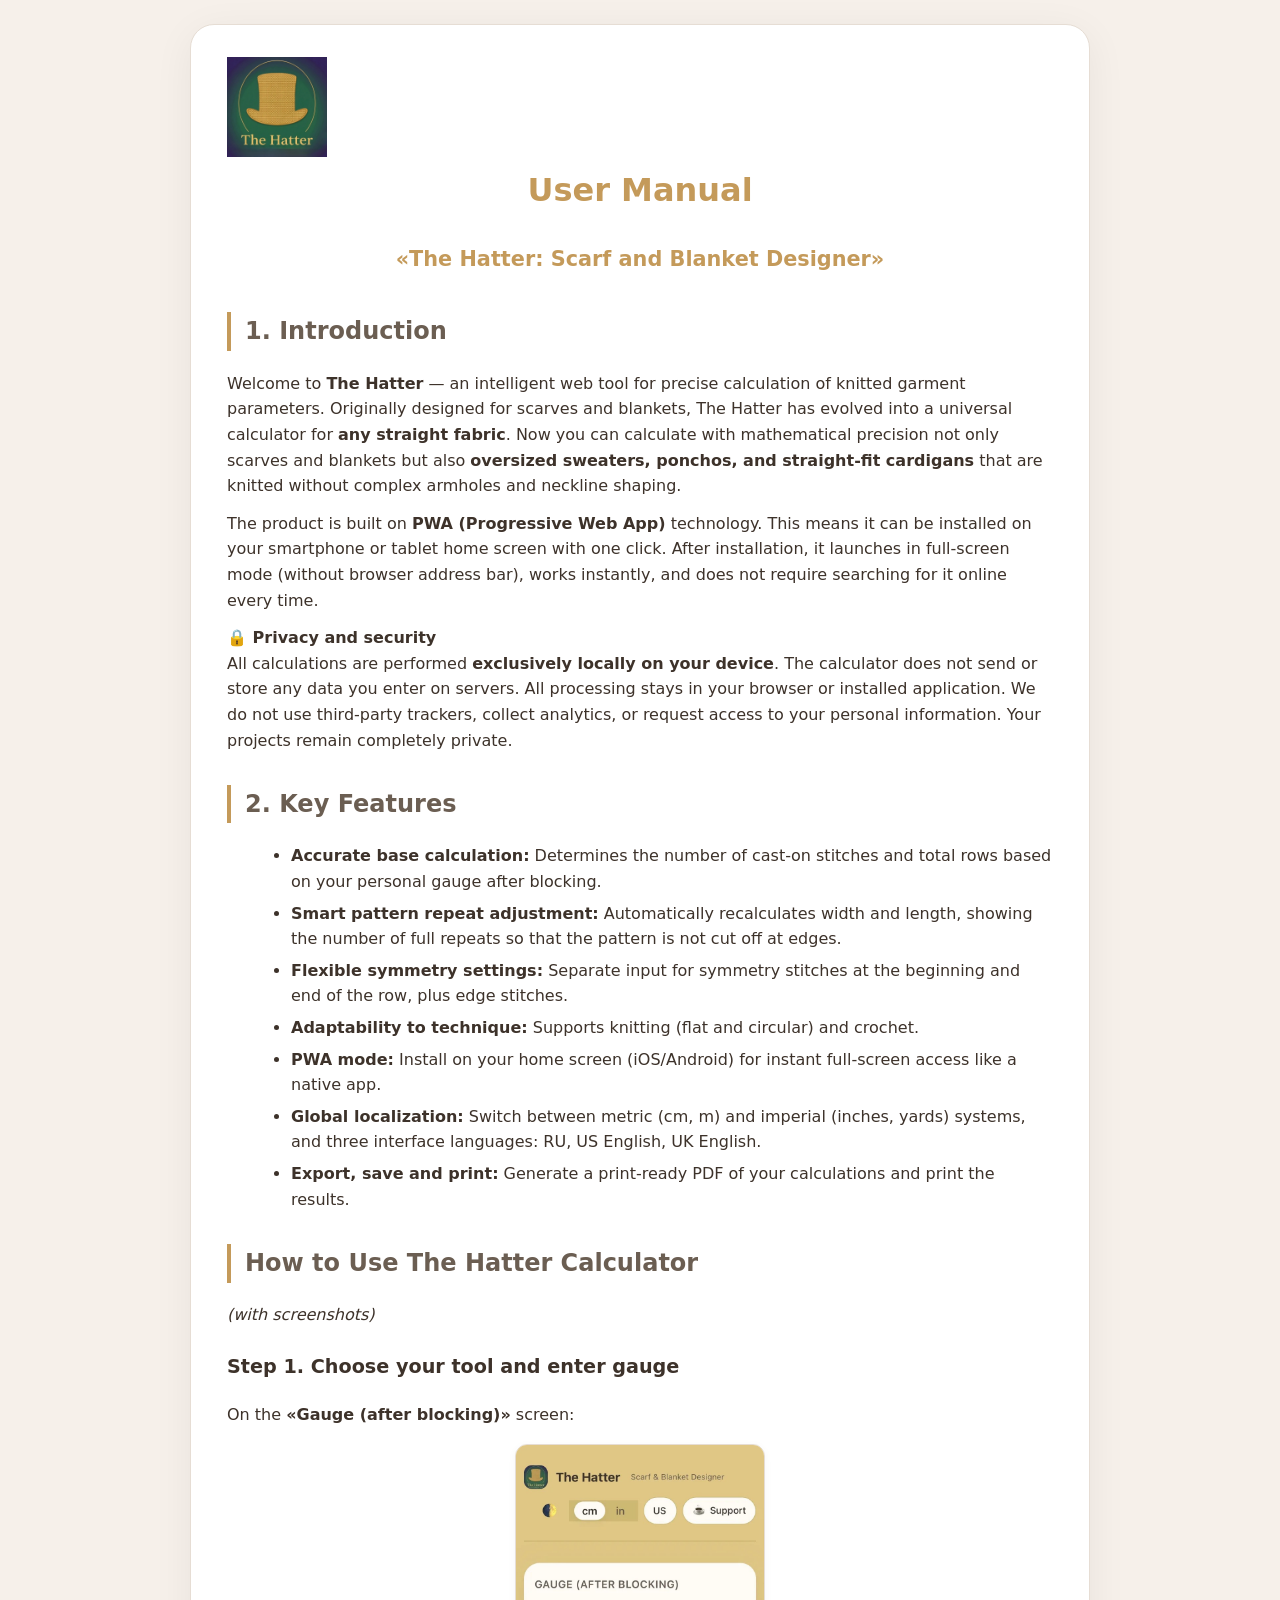
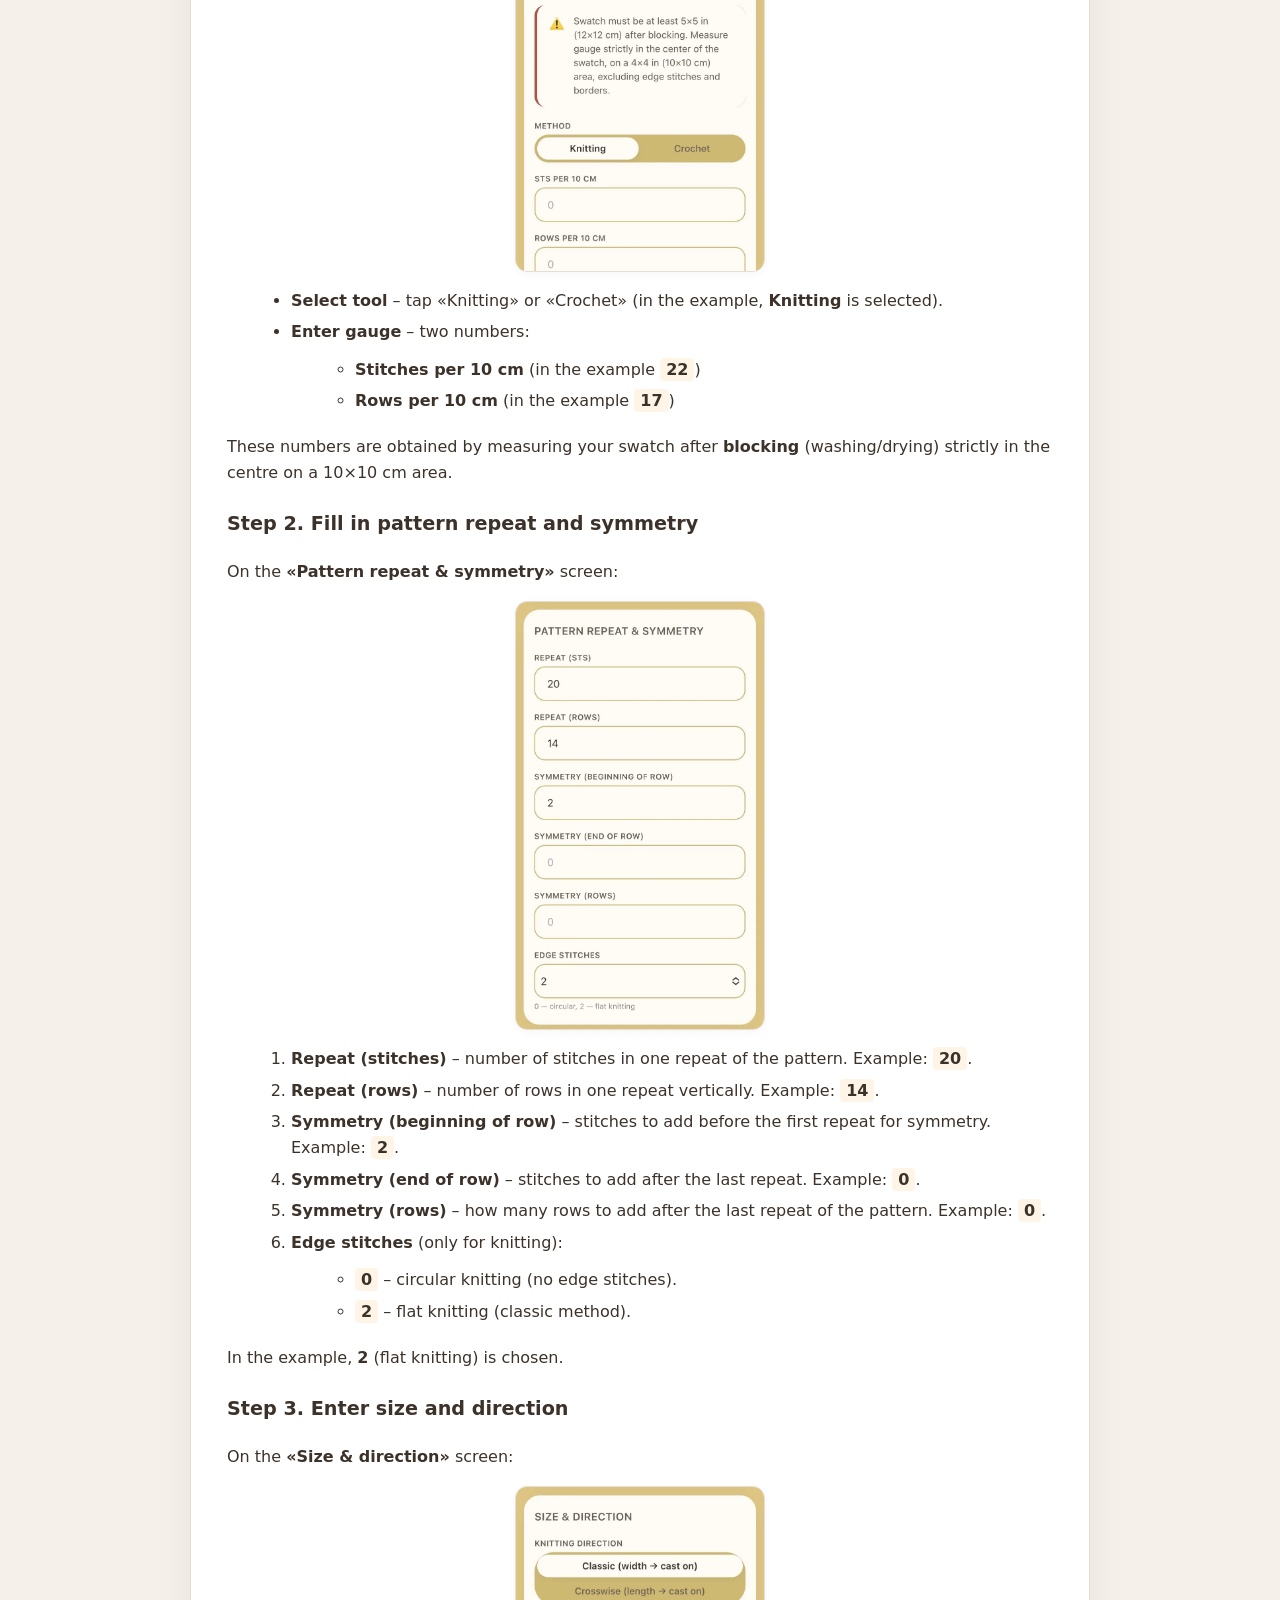
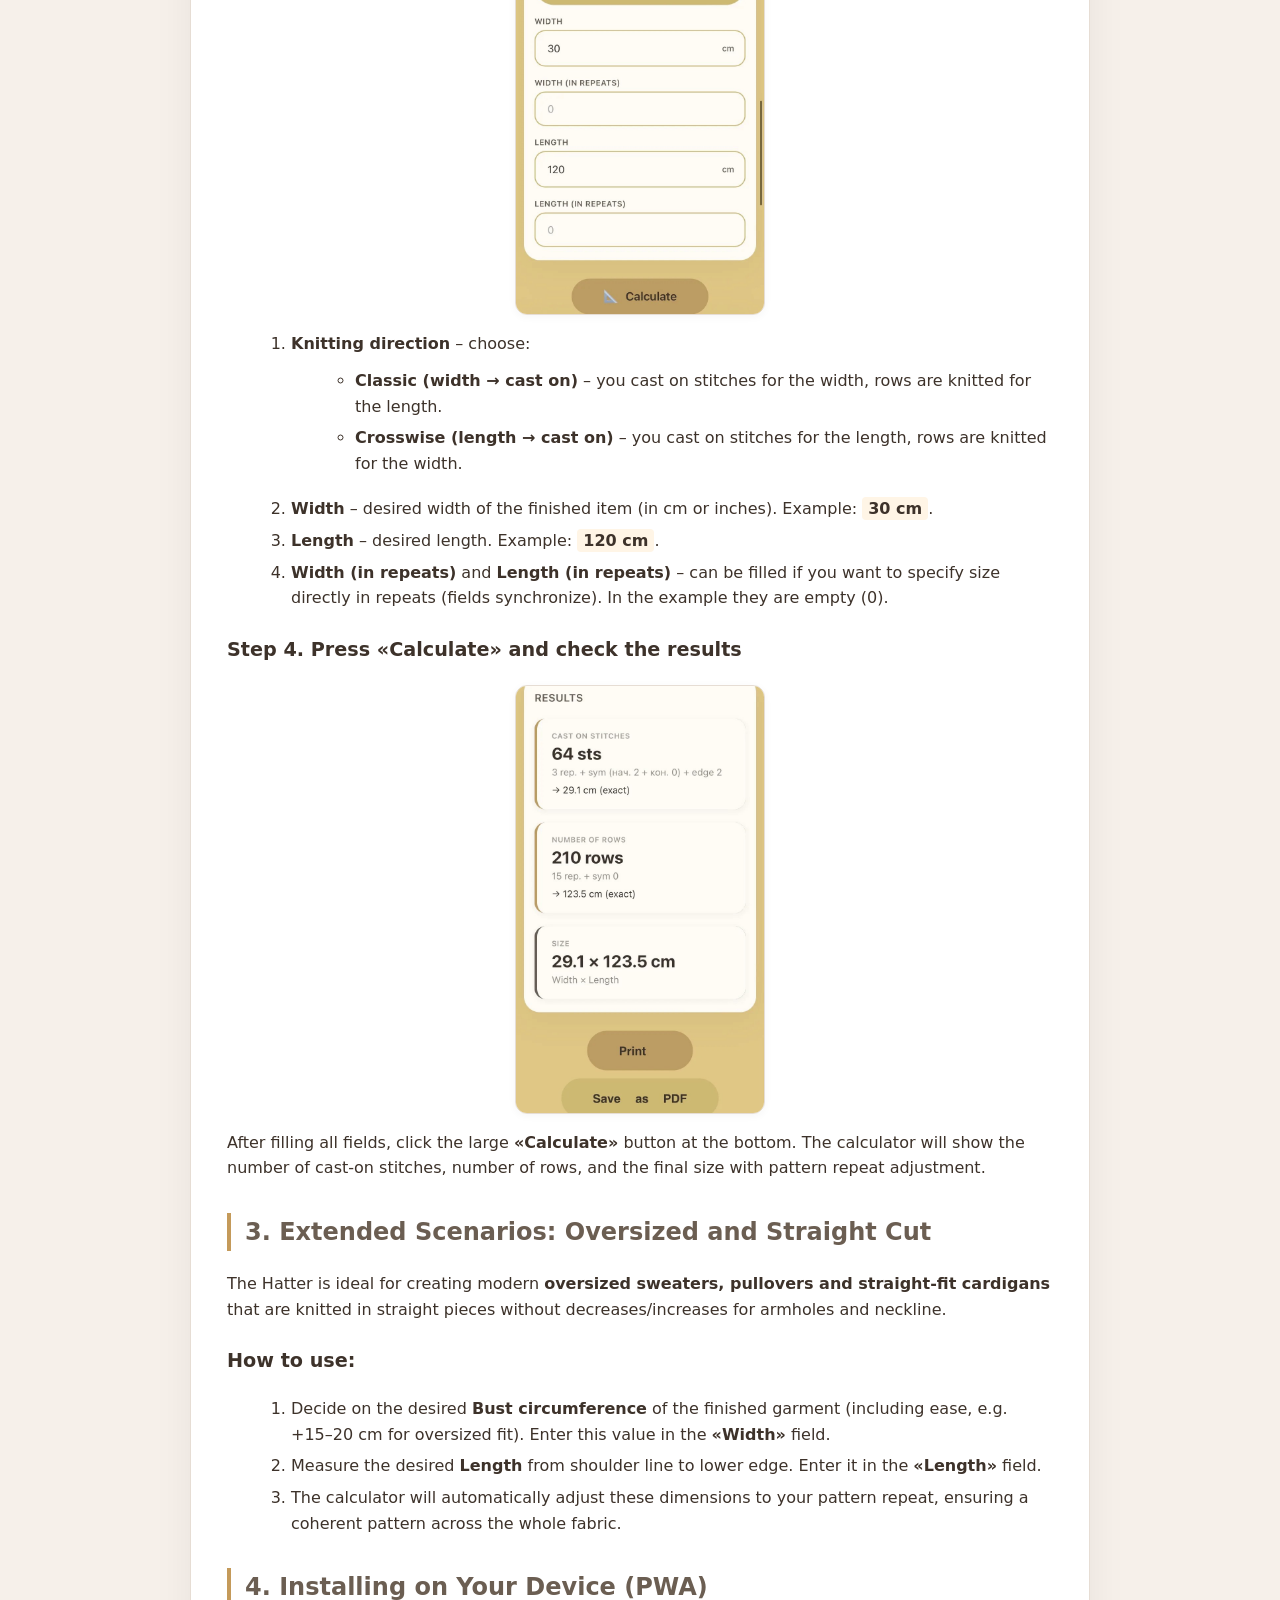
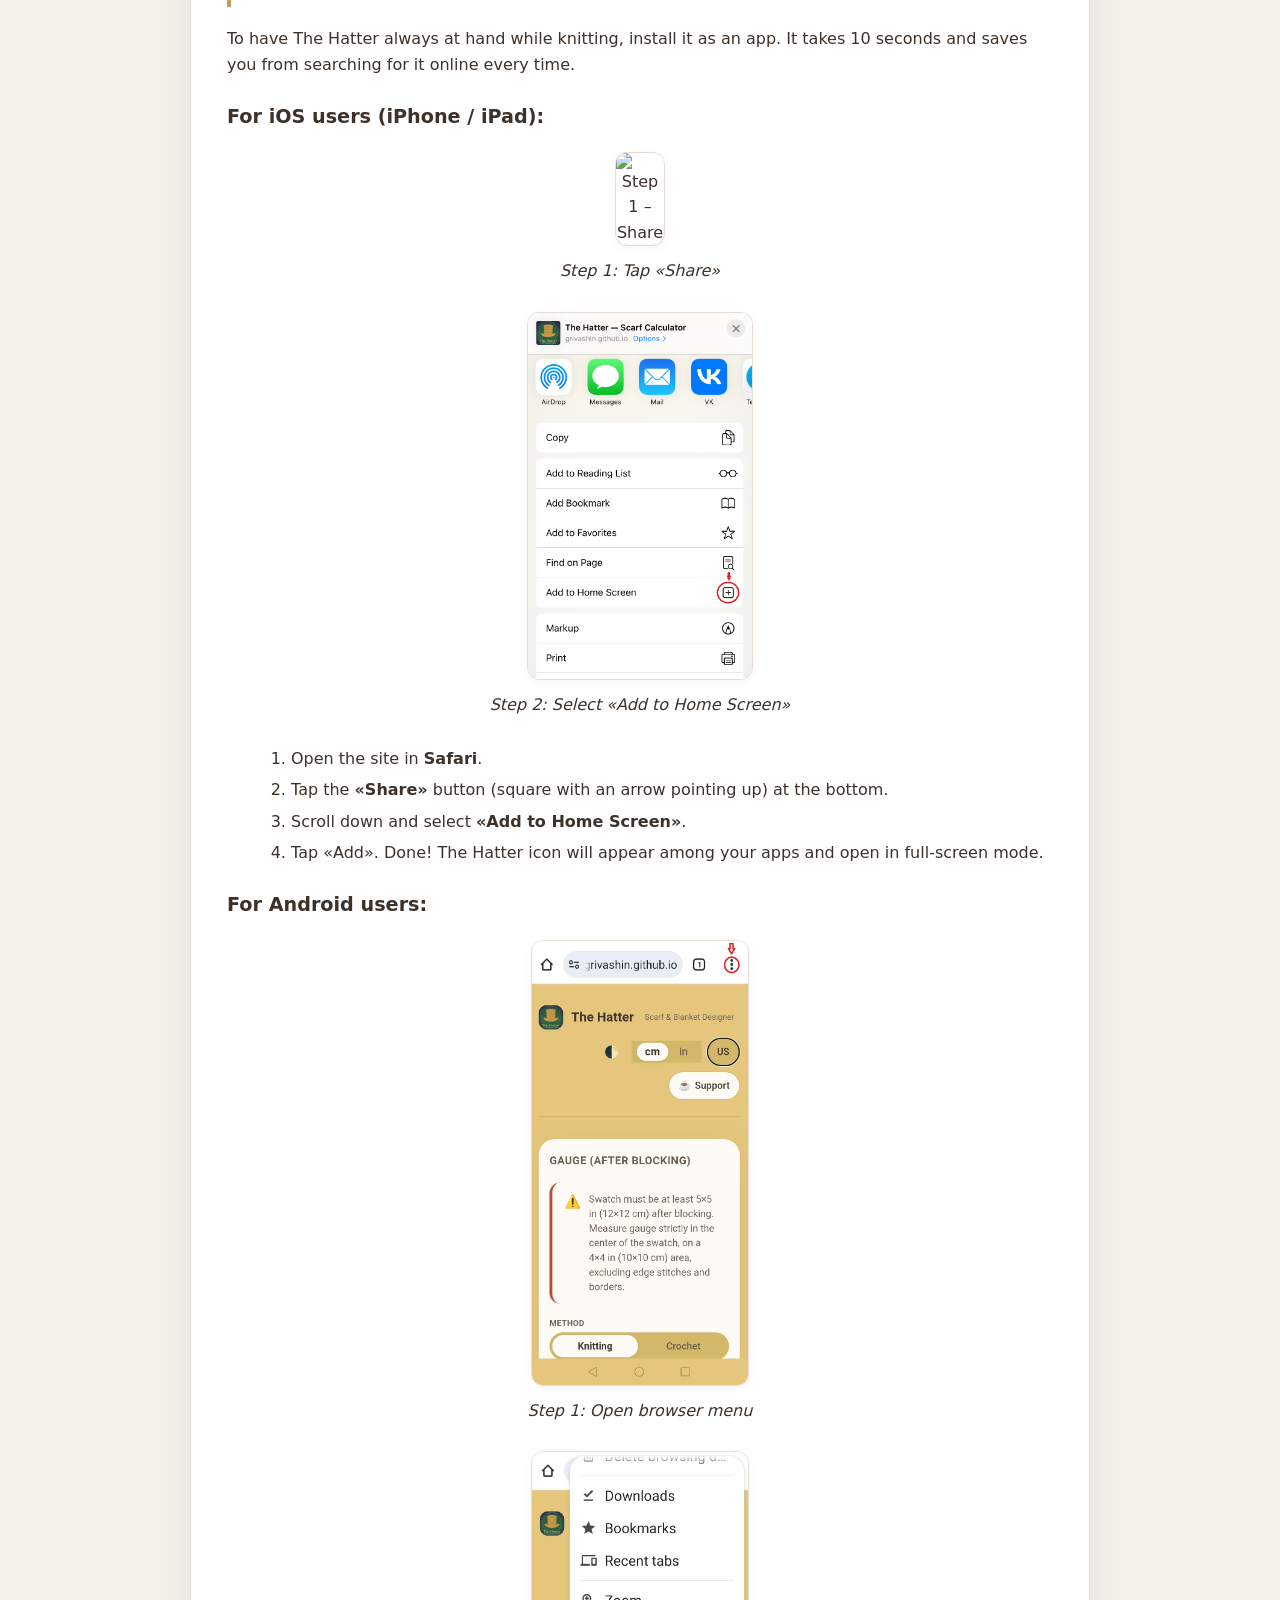
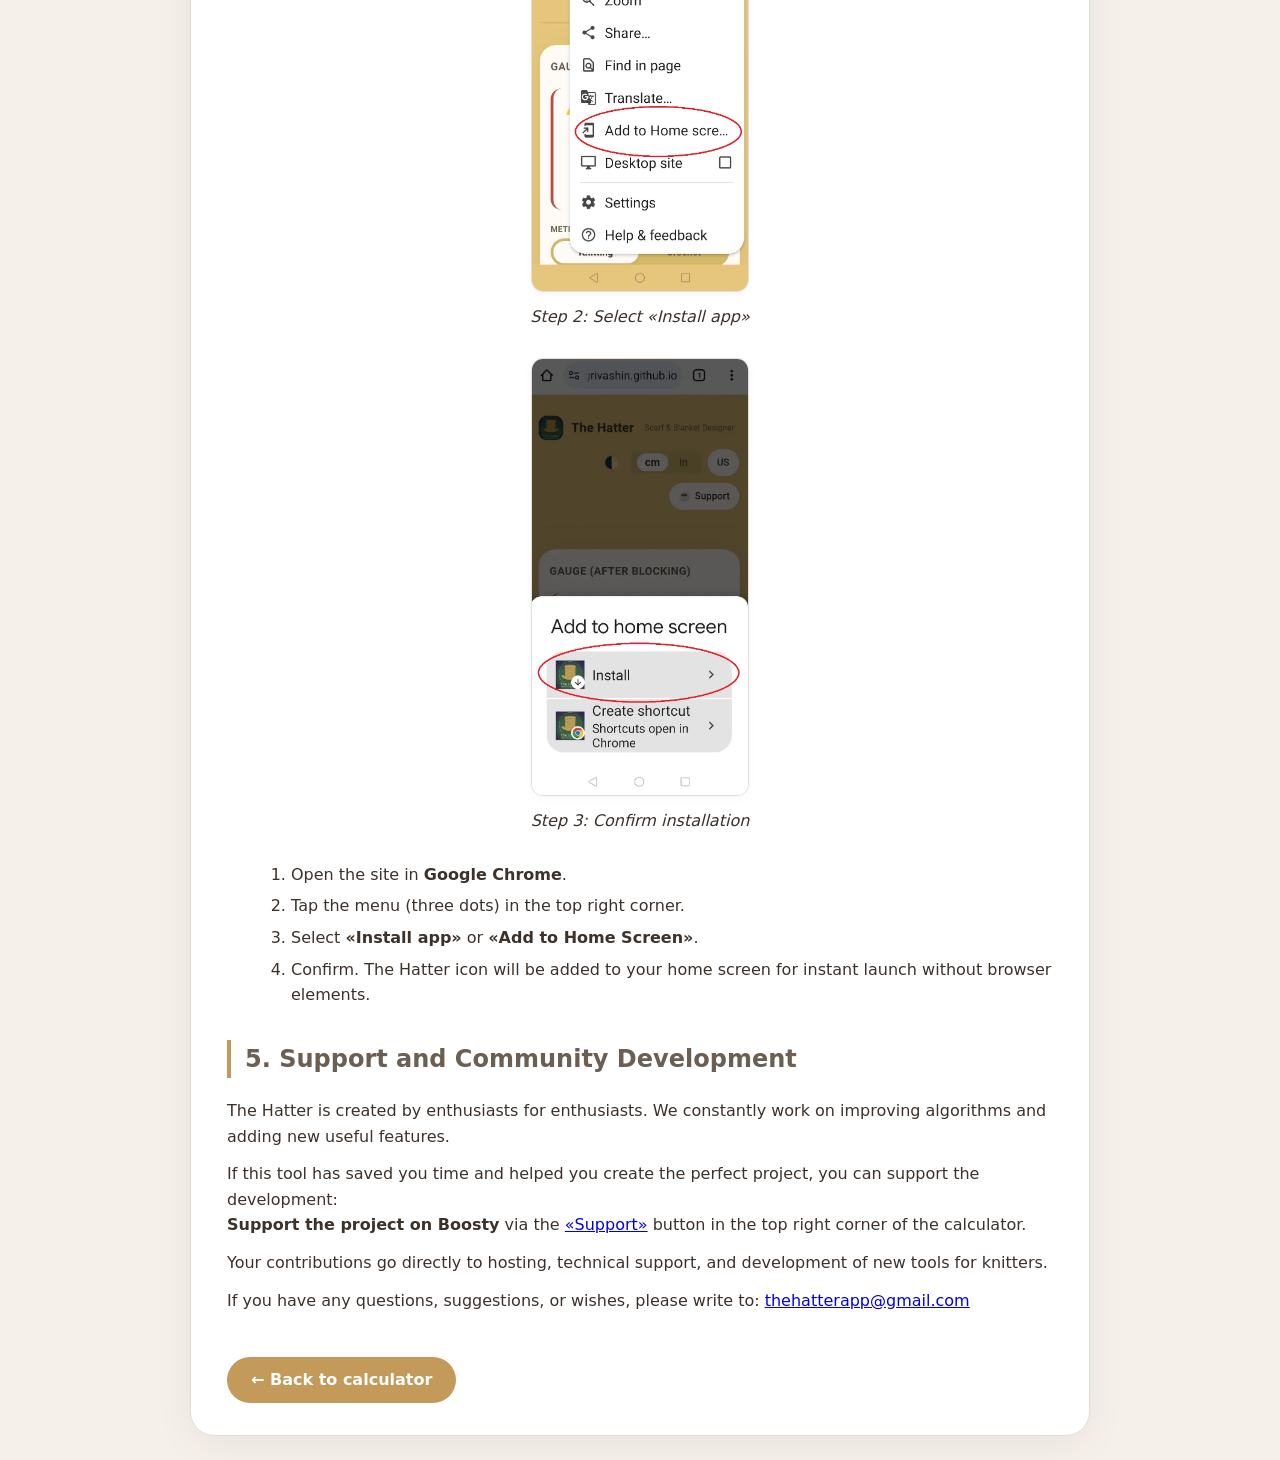
==== commit 6e67f18c: "Update manual-en.html убрал линии в заголовке" ====
--- a/manual-en.html
+++ b/manual-en.html
@@ -21,34 +21,30 @@
       box-shadow: 0 8px 40px rgba(0,0,0,0.06);
       border: 1px solid #e6ddd4;
     }
-    .header-logo {
-      display: flex;
-      align-items: center;
-      gap: 16px;
-      margin-bottom: 12px;
-    }
     .header-logo img {
-      height: 60px;
-      width: auto;
-    }
-    h1 {
-      font-size: 2rem;
-      font-weight: 700;
-      color: #C49A5A;
-      border-bottom: 2px solid #D3B86A;
-      padding-bottom: 12px;
-      margin-top: 0;
-      text-align: center;
-    }
-    .subtitle {
-      font-size: 1.3rem;
-      font-weight: 700;
-      color: #C49A5A;
-      margin-top: -6px;
-      border-bottom: 1px solid #D3B86A;
-      padding-bottom: 4px;
-      text-align: center;
-    }
+  height: 100px; /* было 60px */
+  width: auto;
+}
+
+h1 {
+  font-size: 2rem;
+  font-weight: 700;
+  color: #C49A5A;
+  /* border-bottom: 2px solid #D3B86A;  УДАЛИТЬ */
+  padding-bottom: 12px;
+  margin-top: 0;
+  text-align: center;
+}
+
+.subtitle {
+  font-size: 1.3rem;
+  font-weight: 700;
+  color: #C49A5A;
+  margin-top: -6px;
+  /* border-bottom: 1px solid #D3B86A;  УДАЛИТЬ */
+  padding-bottom: 4px;
+  text-align: center;
+}
     h2 {
       font-size: 1.5rem;
       margin-top: 32px;
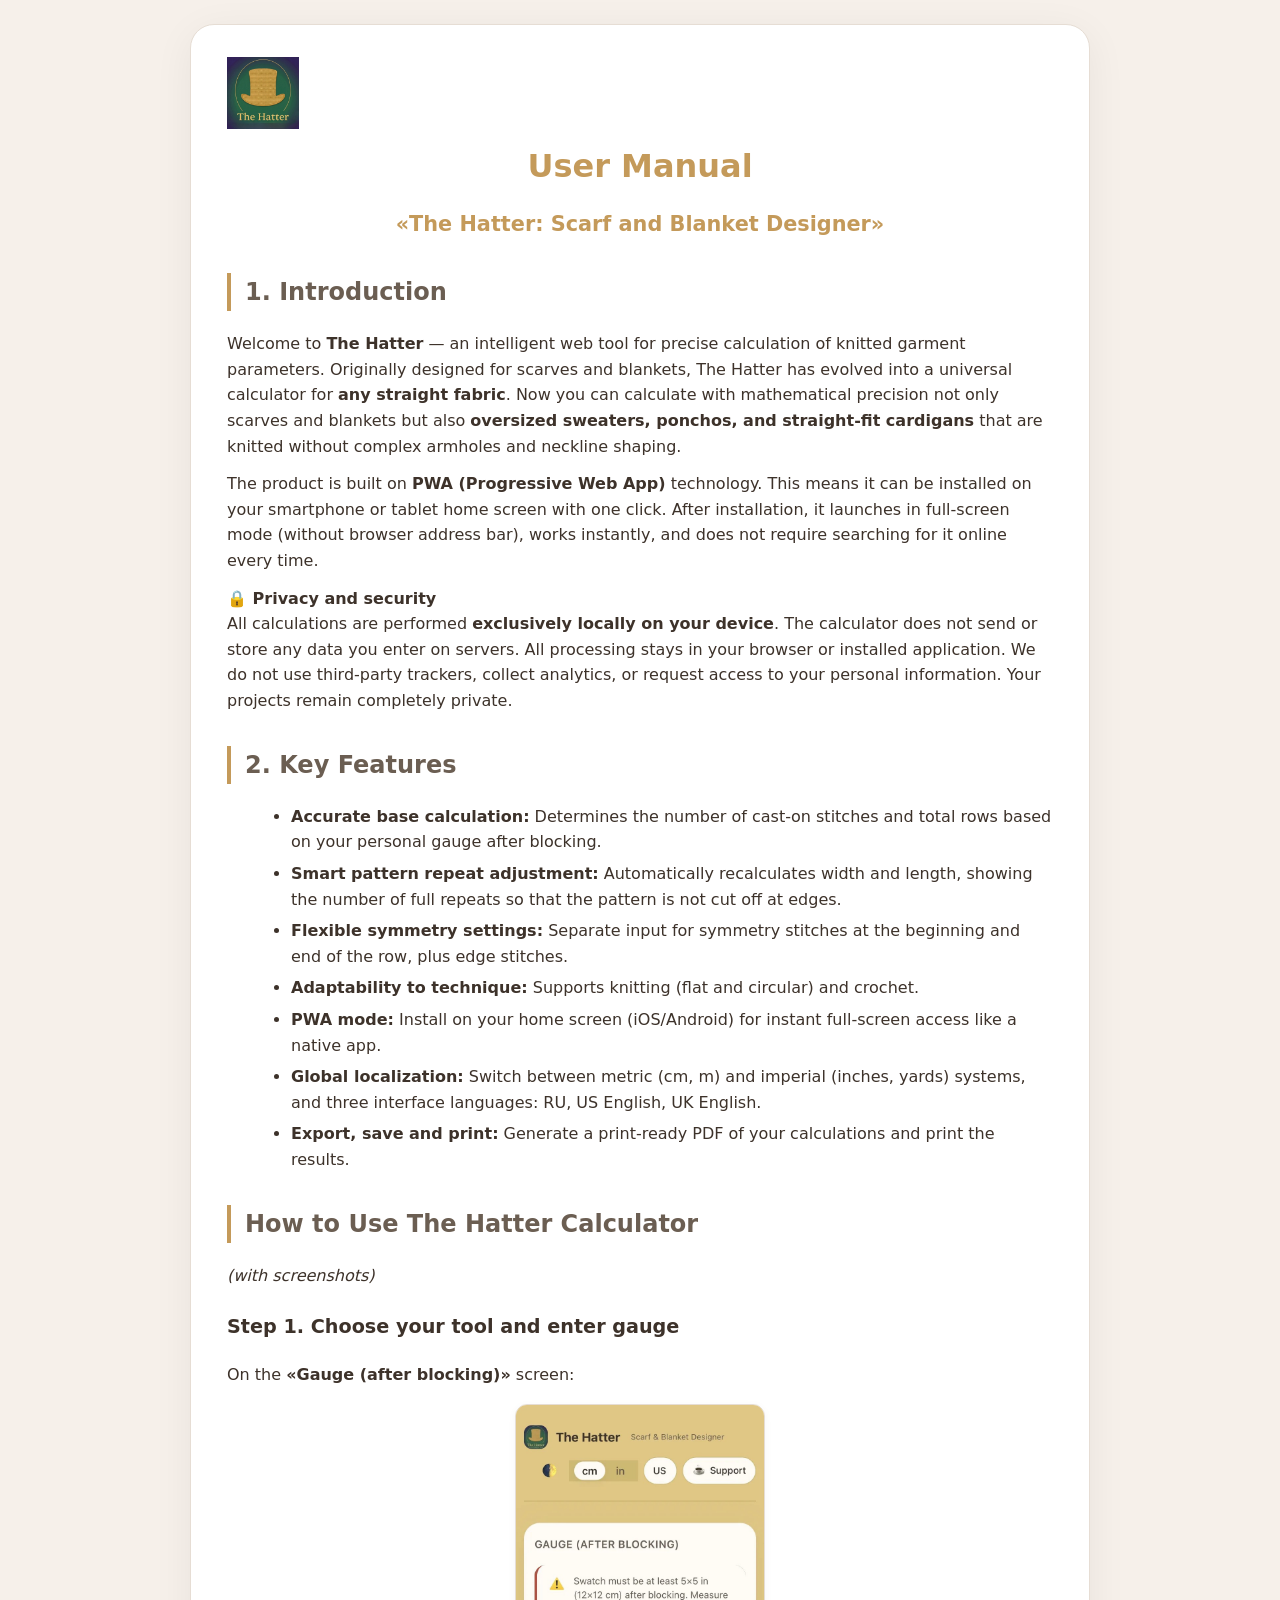
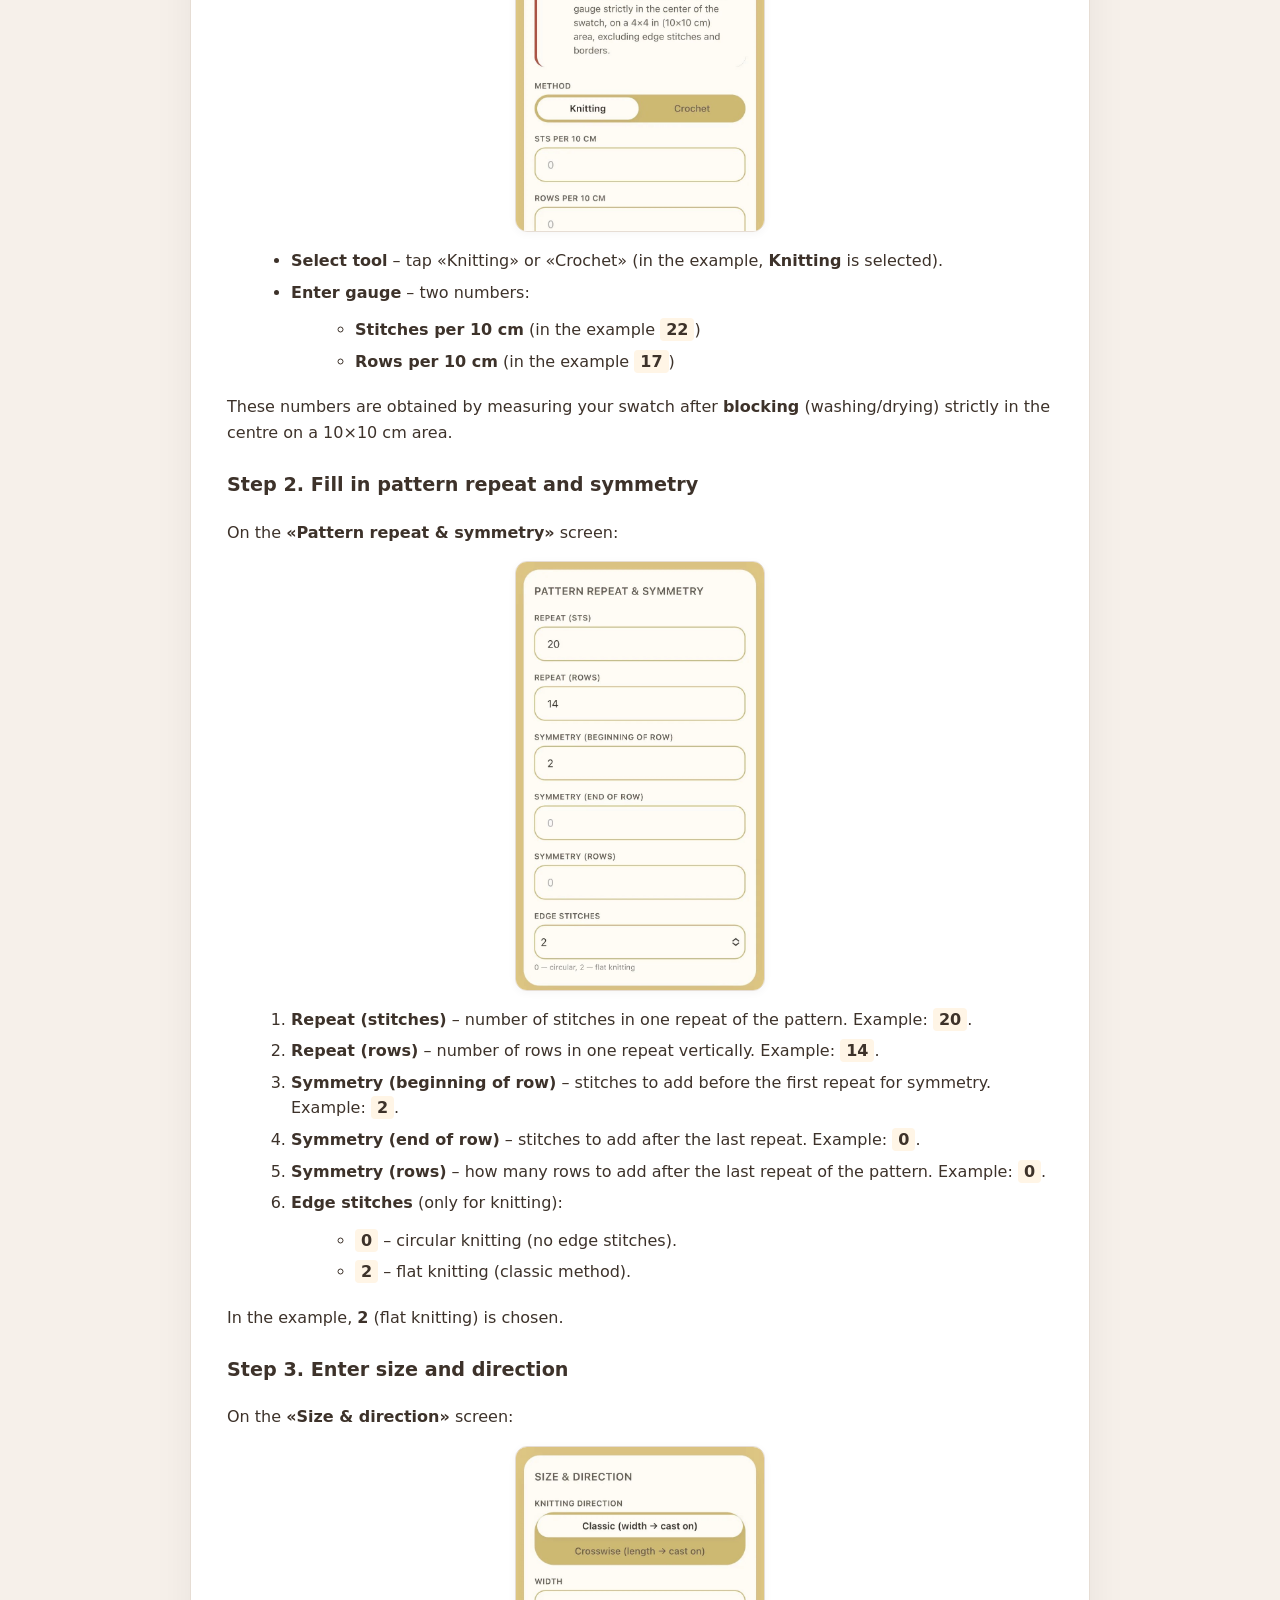
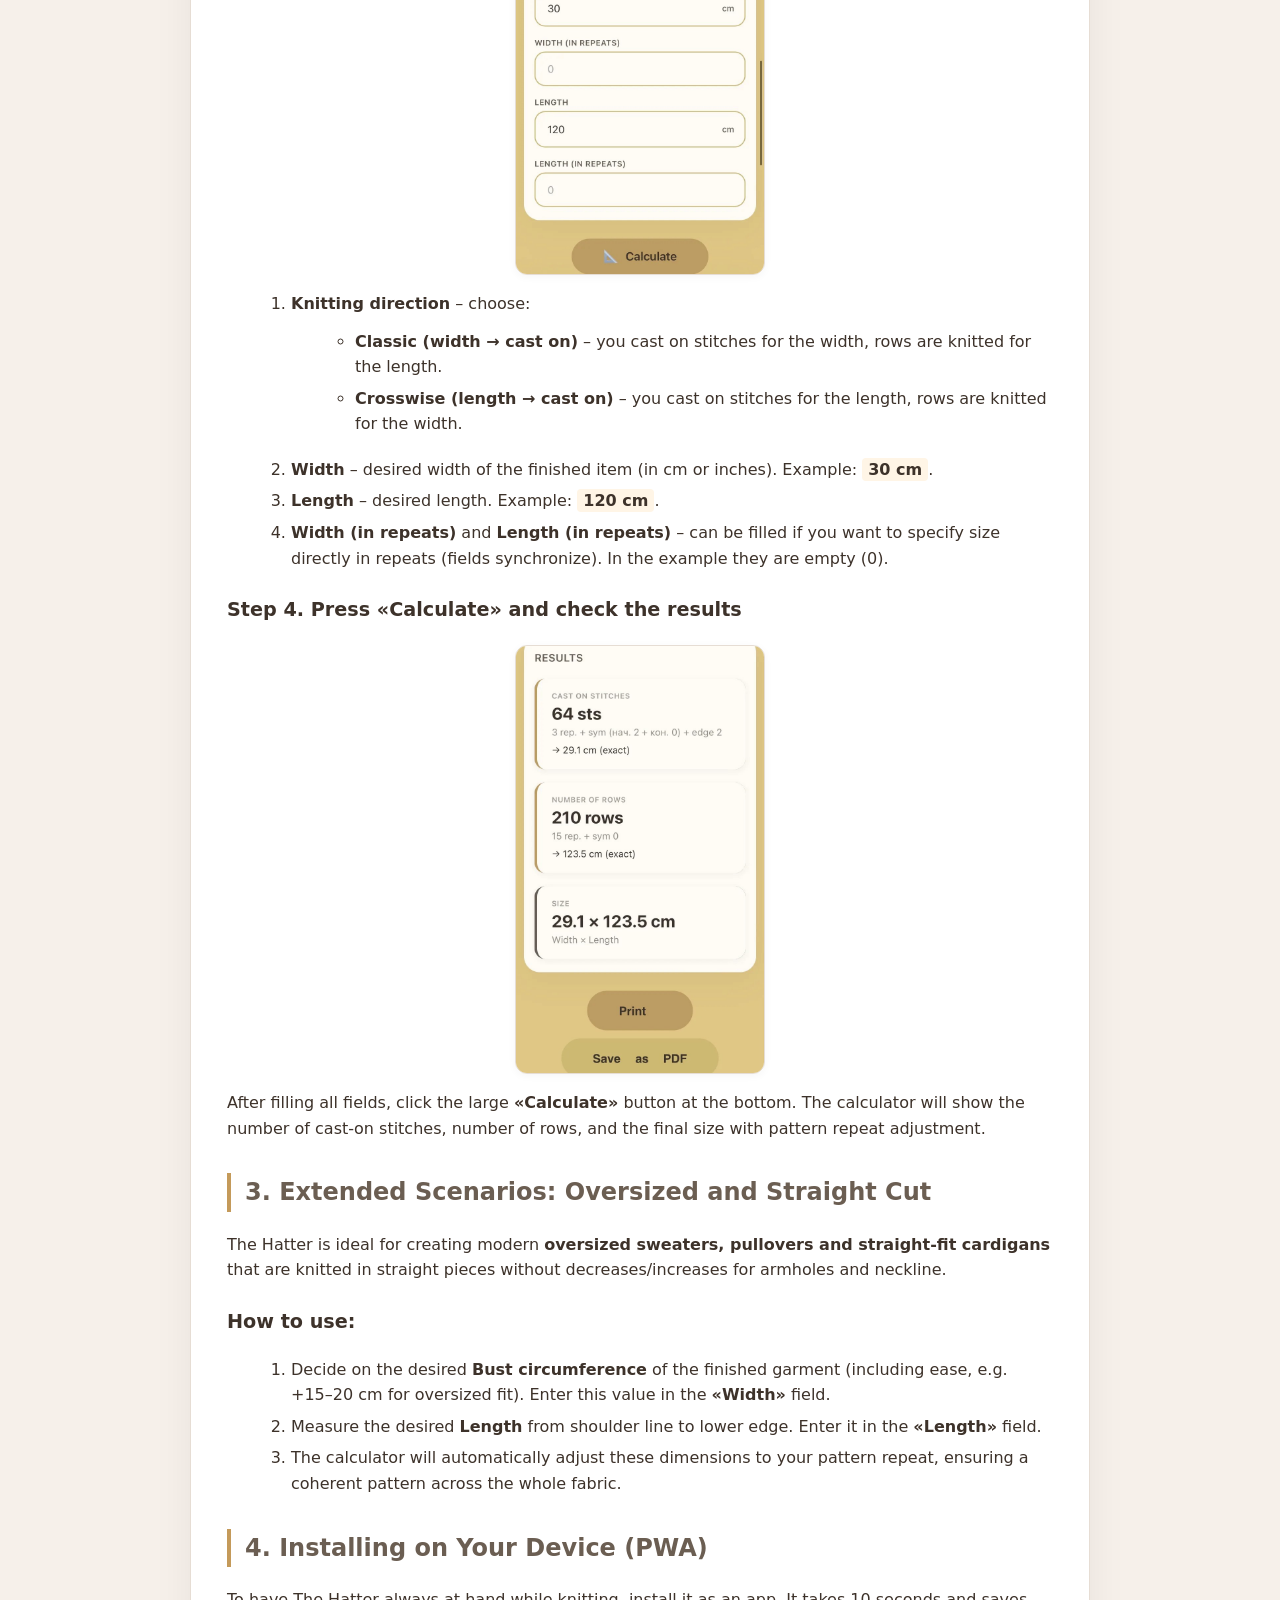
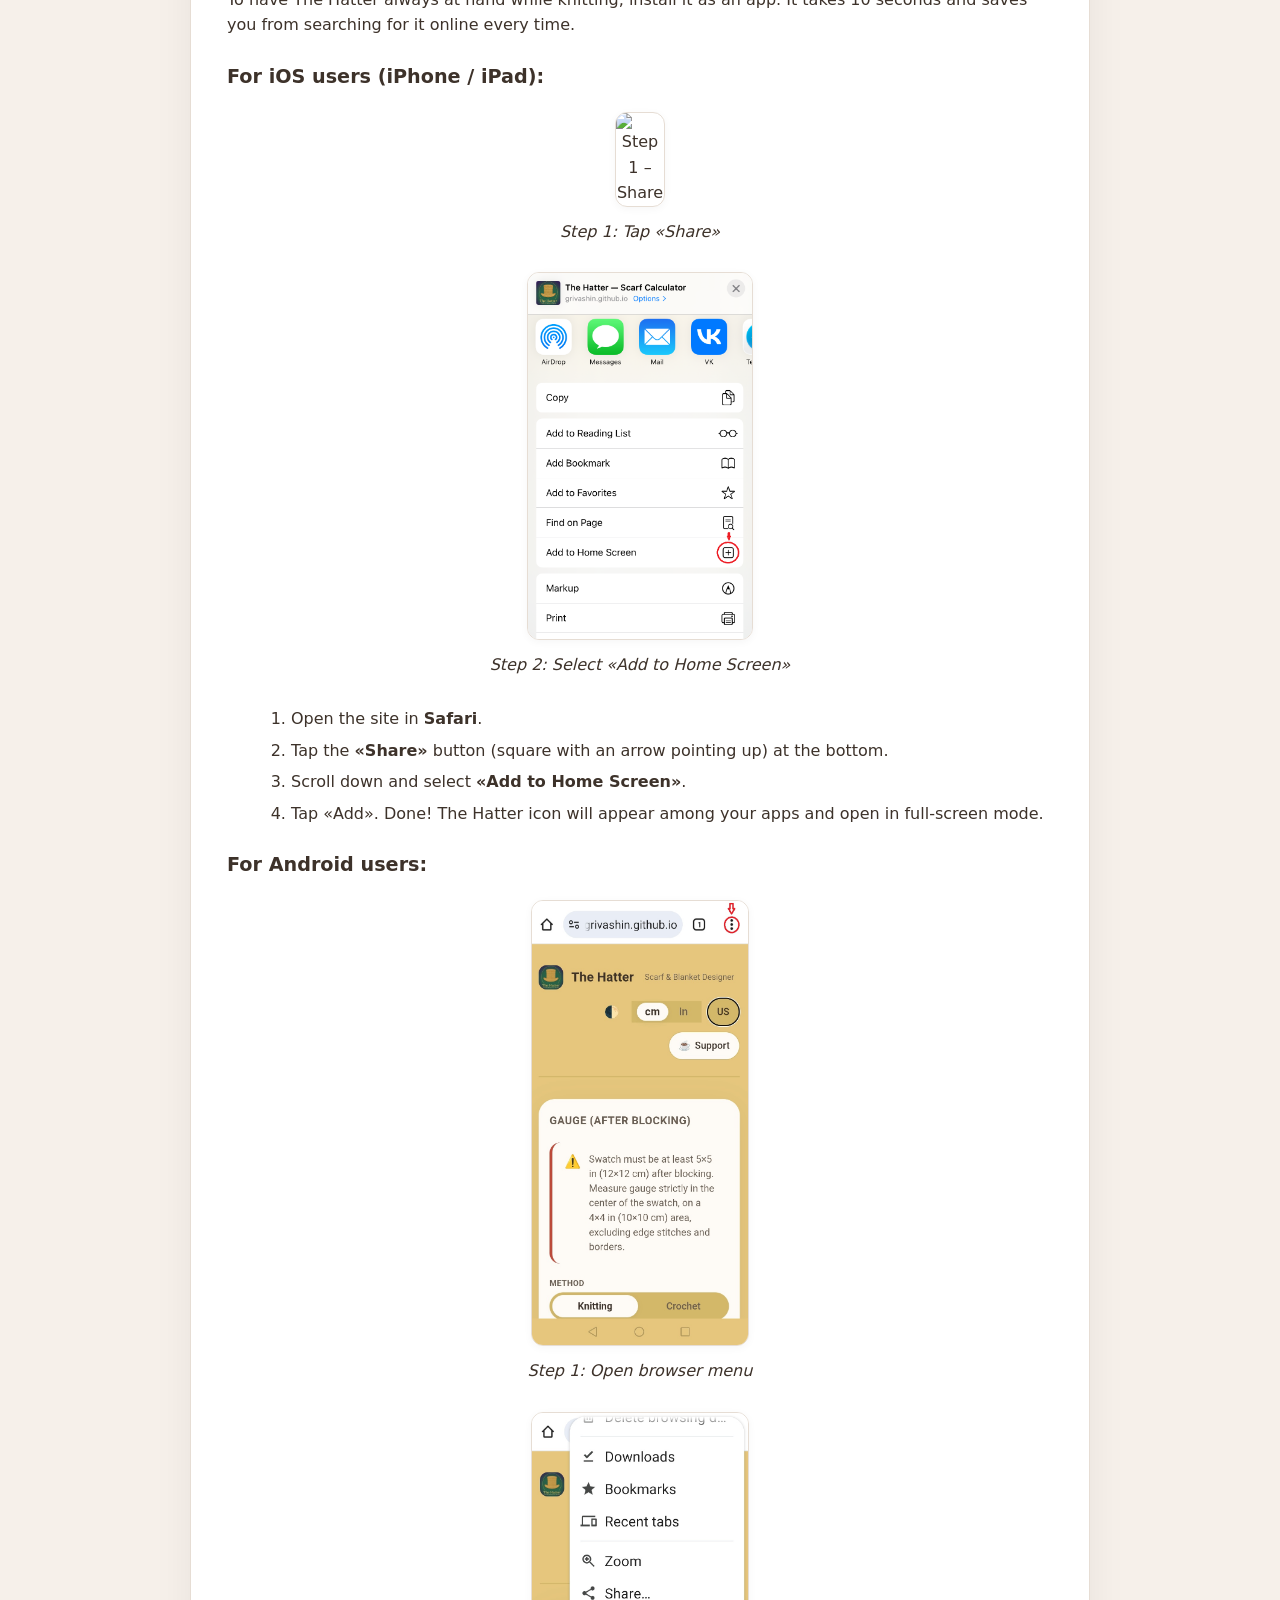
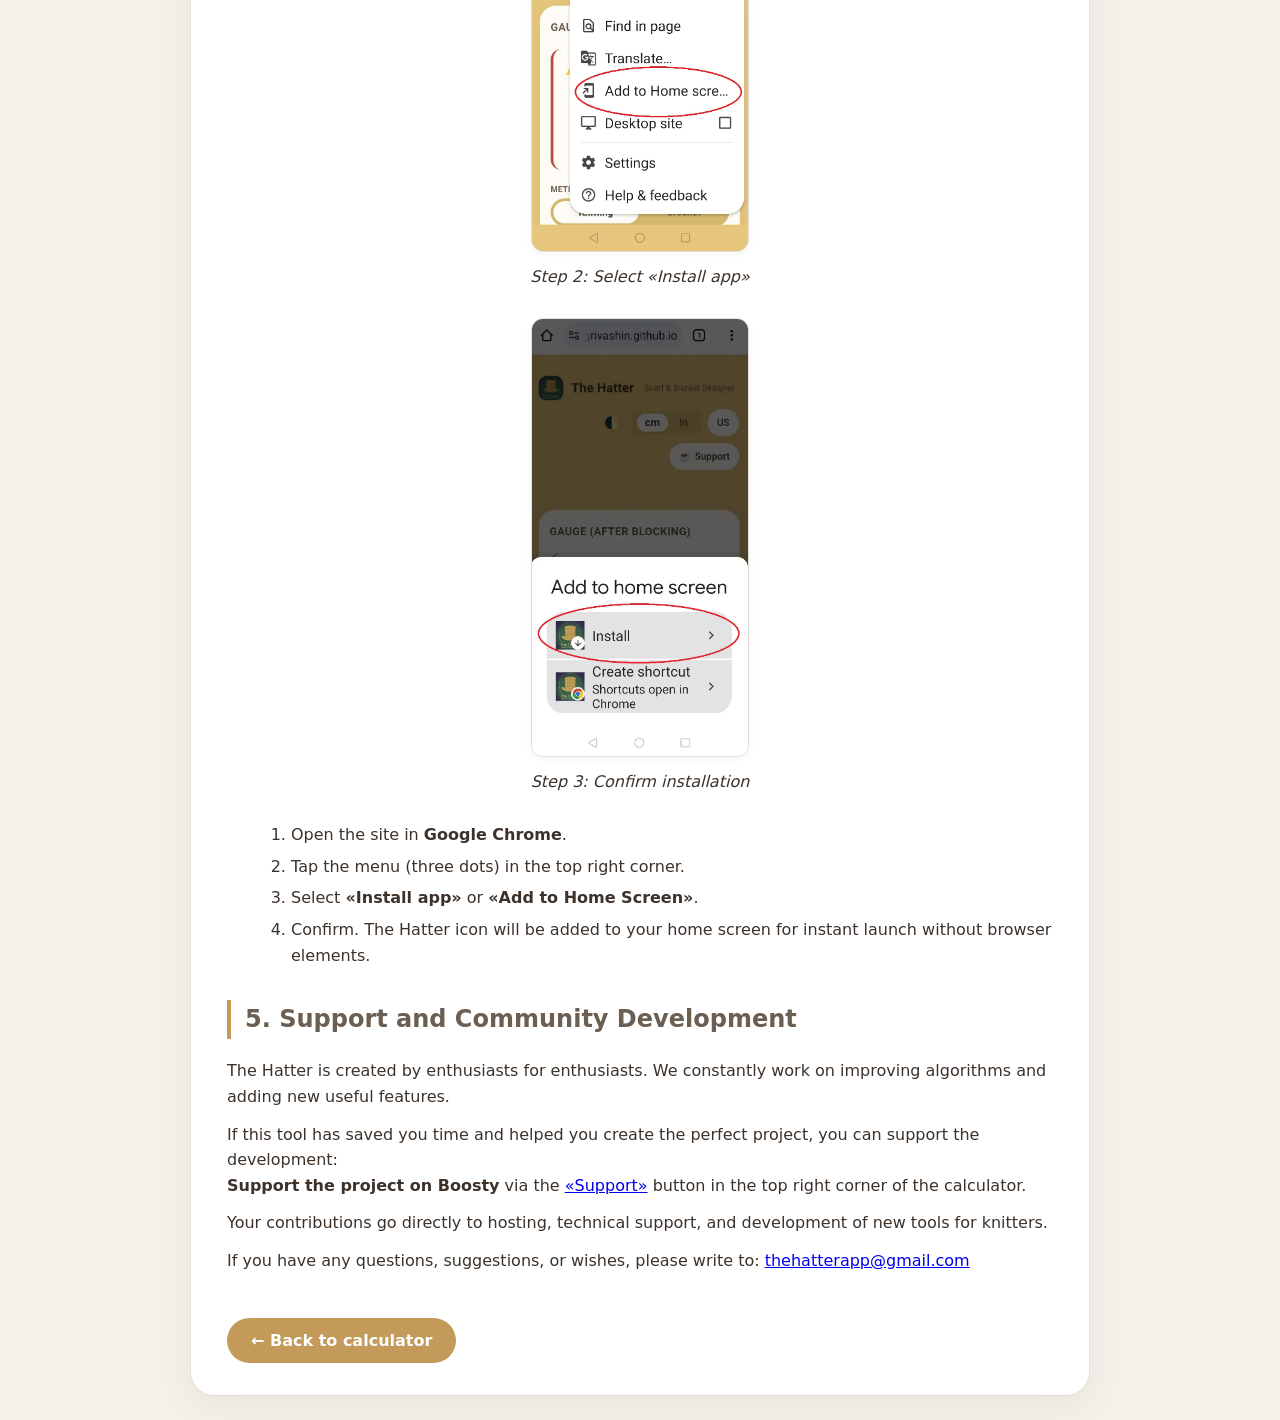
==== commit 0630319b: "Update manual-en.html делаю лого больше" ====
--- a/manual-en.html
+++ b/manual-en.html
@@ -21,30 +21,34 @@
       box-shadow: 0 8px 40px rgba(0,0,0,0.06);
       border: 1px solid #e6ddd4;
     }
+    .header-logo {
+      display: flex;
+      align-items: center;
+      gap: 16px;
+      margin-bottom: 12px;
+    }
     .header-logo img {
-  height: 100px; /* было 60px */
-  width: auto;
-}
-
-h1 {
-  font-size: 2rem;
-  font-weight: 700;
-  color: #C49A5A;
-  /* border-bottom: 2px solid #D3B86A;  УДАЛИТЬ */
-  padding-bottom: 12px;
-  margin-top: 0;
-  text-align: center;
-}
-
-.subtitle {
-  font-size: 1.3rem;
-  font-weight: 700;
-  color: #C49A5A;
-  margin-top: -6px;
-  /* border-bottom: 1px solid #D3B86A;  УДАЛИТЬ */
-  padding-bottom: 4px;
-  text-align: center;
-}
+      height: 72px;
+      width: auto;
+    }
+    h1 {
+      font-size: 2rem;
+      font-weight: 700;
+      color: #C49A5A;
+      border-bottom: none;
+      padding-bottom: 0;
+      margin-top: 0;
+      text-align: center;
+    }
+    .subtitle {
+      font-size: 1.3rem;
+      font-weight: 700;
+      color: #C49A5A;
+      margin-top: -6px;
+      border-bottom: none;
+      padding-bottom: 0;
+      text-align: center;
+    }
     h2 {
       font-size: 1.5rem;
       margin-top: 32px;
@@ -116,7 +120,7 @@
     @media (max-width: 600px) {
       .container { padding: 20px 16px; }
       h1 { font-size: 1.6rem; }
-      .header-logo img { height: 40px; }
+      .header-logo img { height: 48px; }
       .screenshot img,
       .step-screenshots .screenshot img { max-width: 80%; }
     }
@@ -130,8 +134,6 @@
   </div>
   <h1>User Manual</h1>
   <p class="subtitle">«The Hatter: Scarf and Blanket Designer»</p>
-
-  <!-- Всё остальное содержание без изменений -->
   <h2>1. Introduction</h2>
   <p>
     Welcome to <strong>The Hatter</strong> — an intelligent web tool for precise calculation of knitted garment parameters.
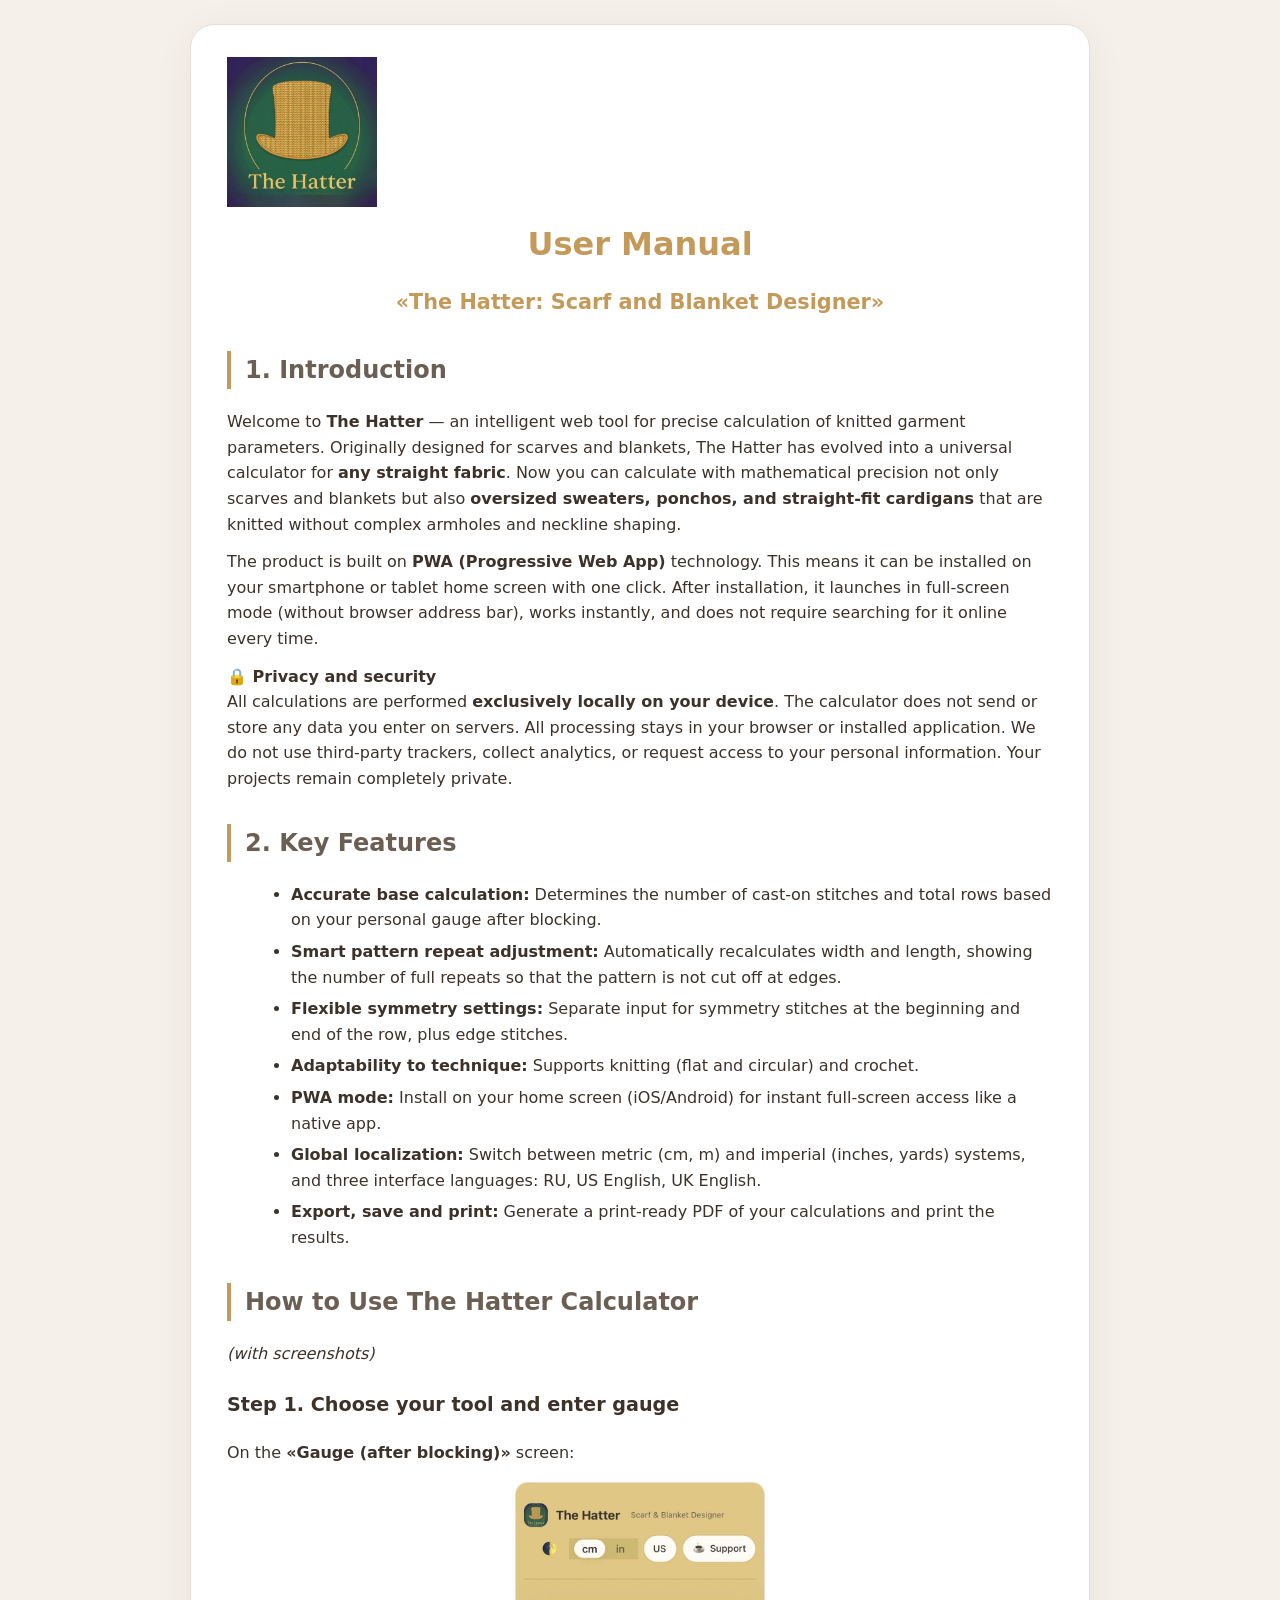
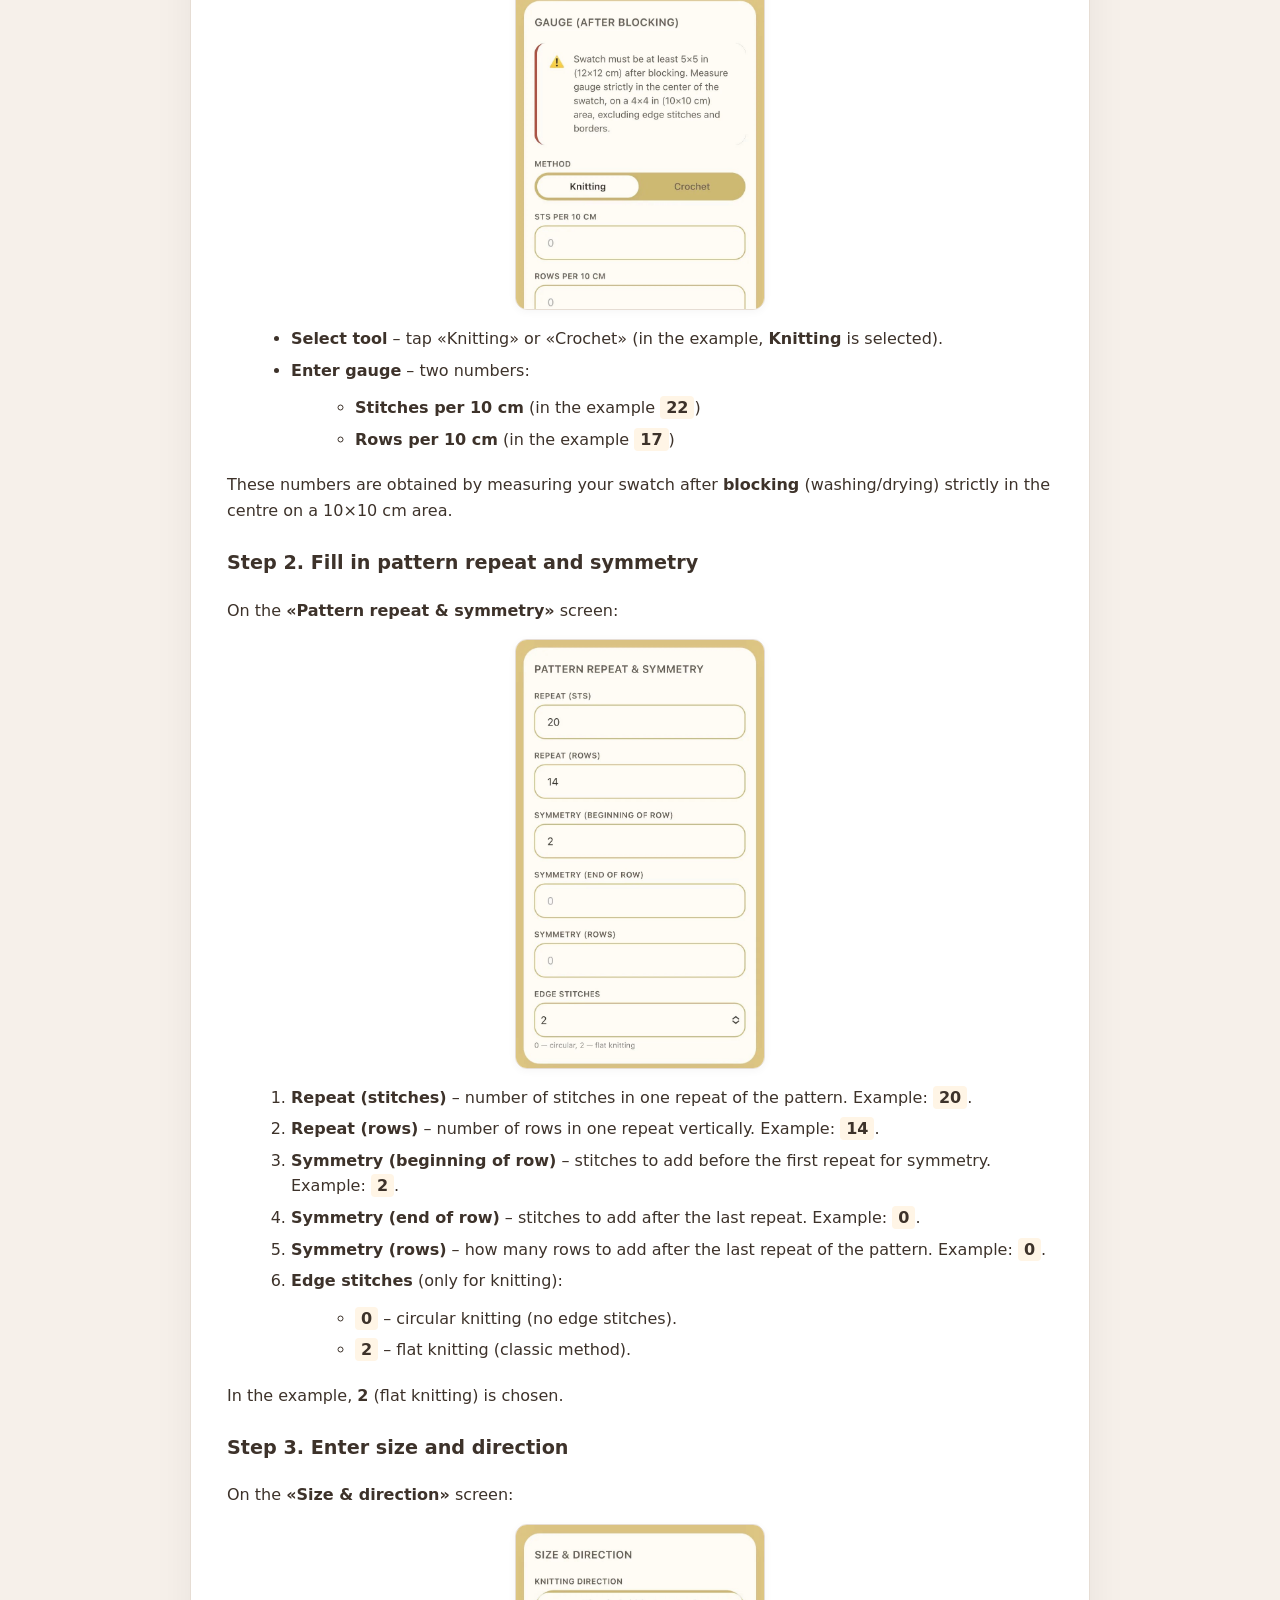
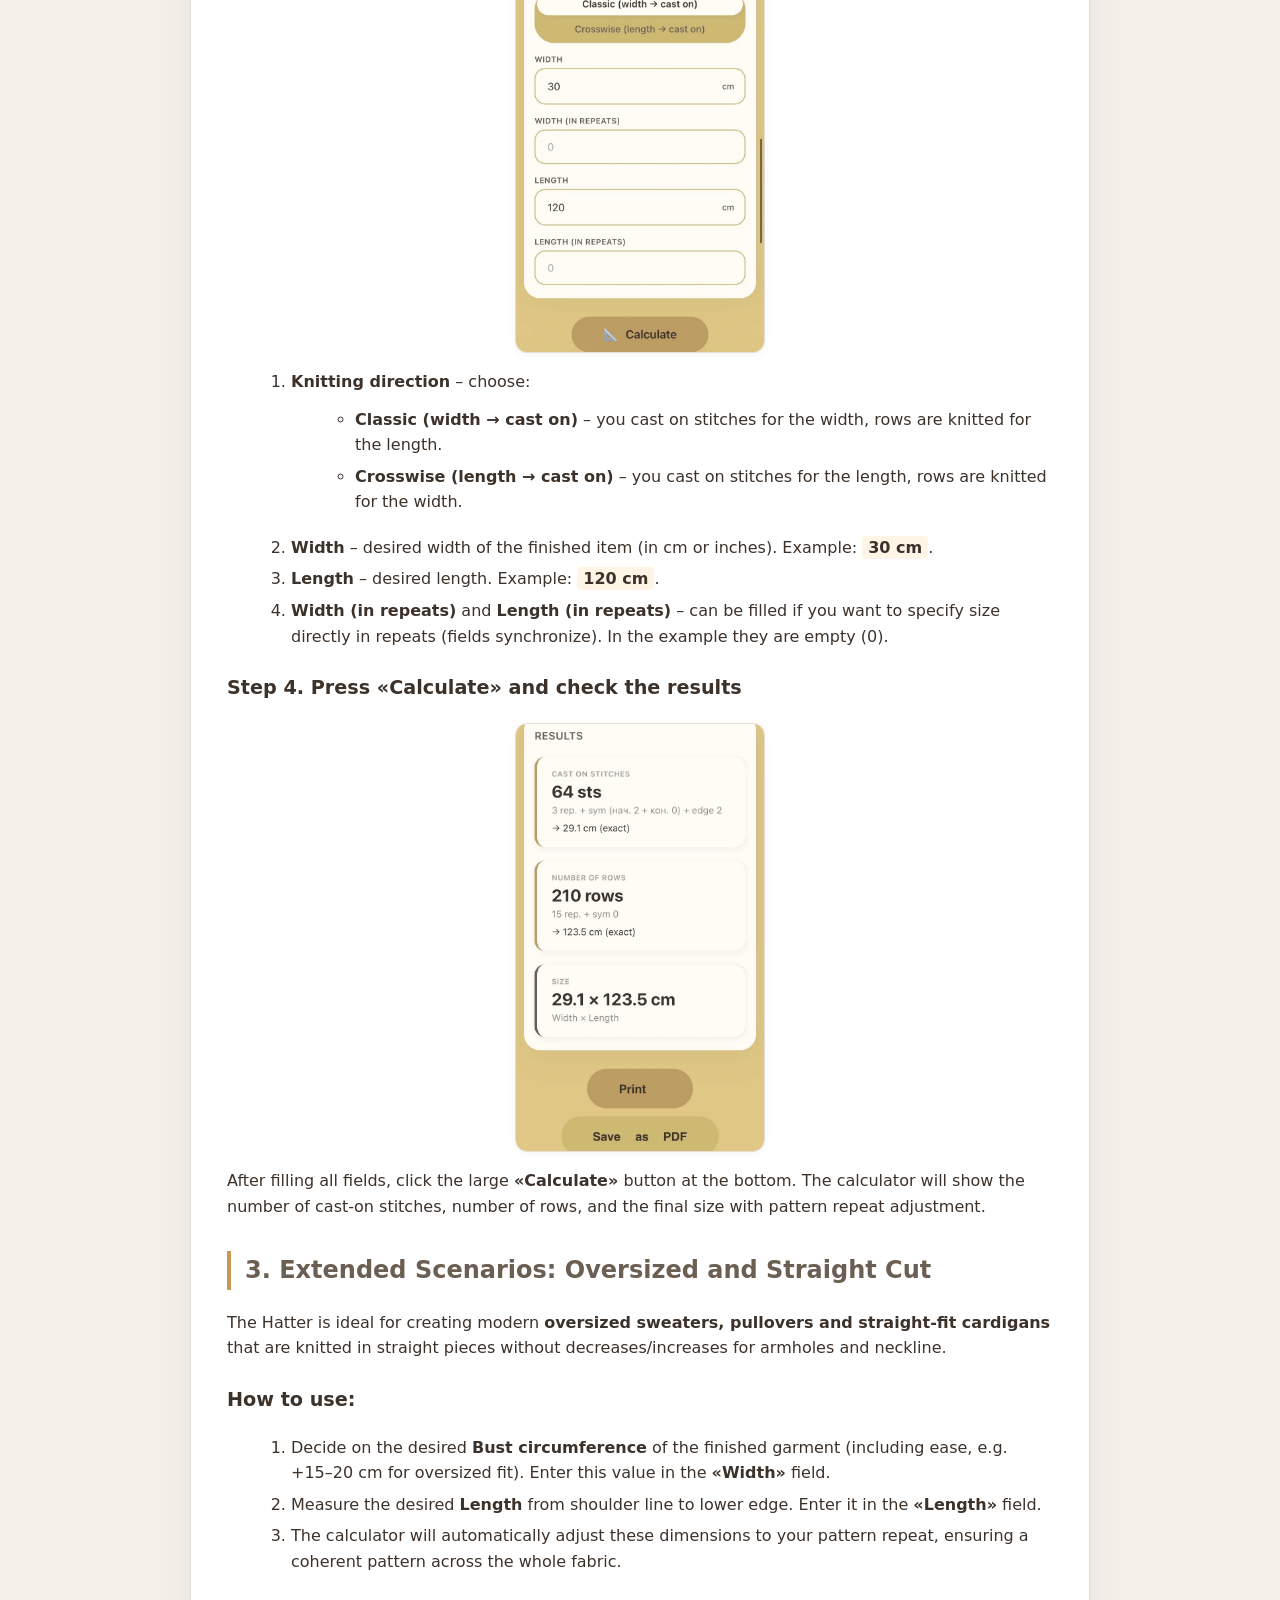
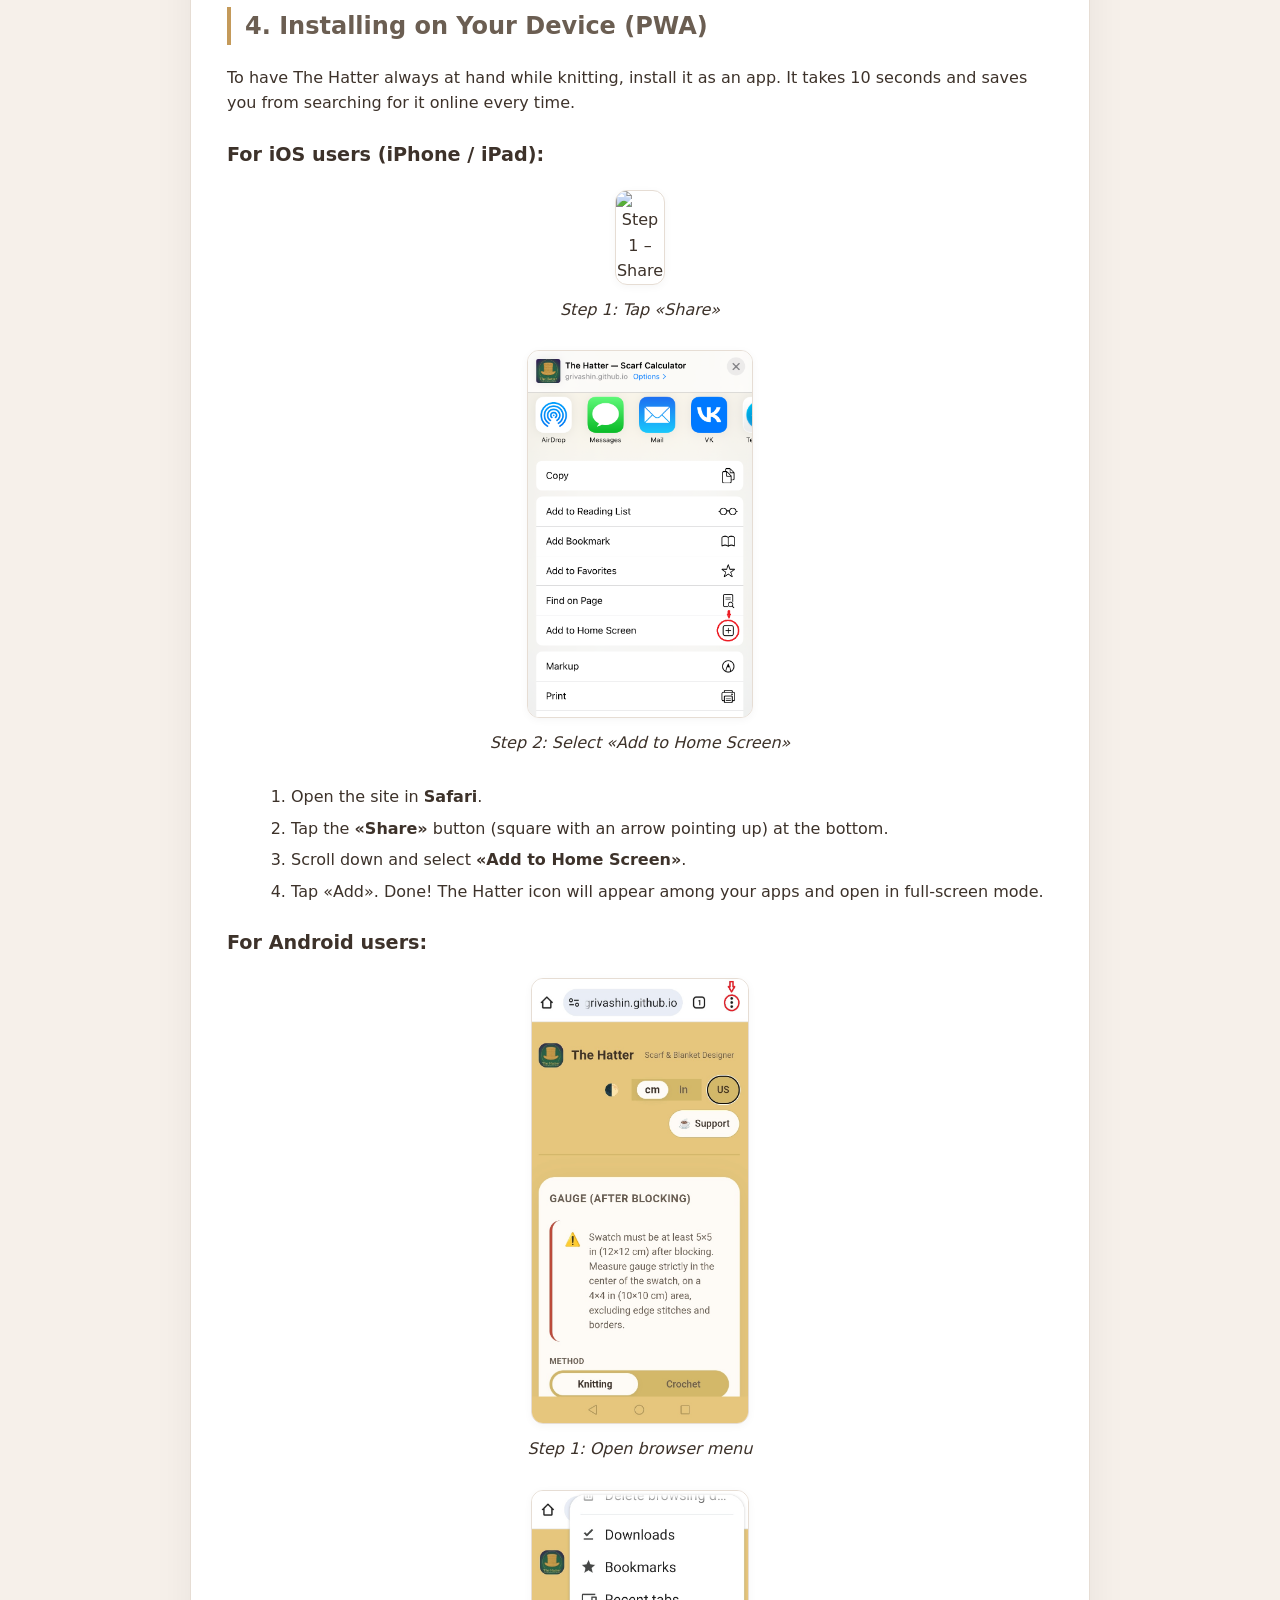
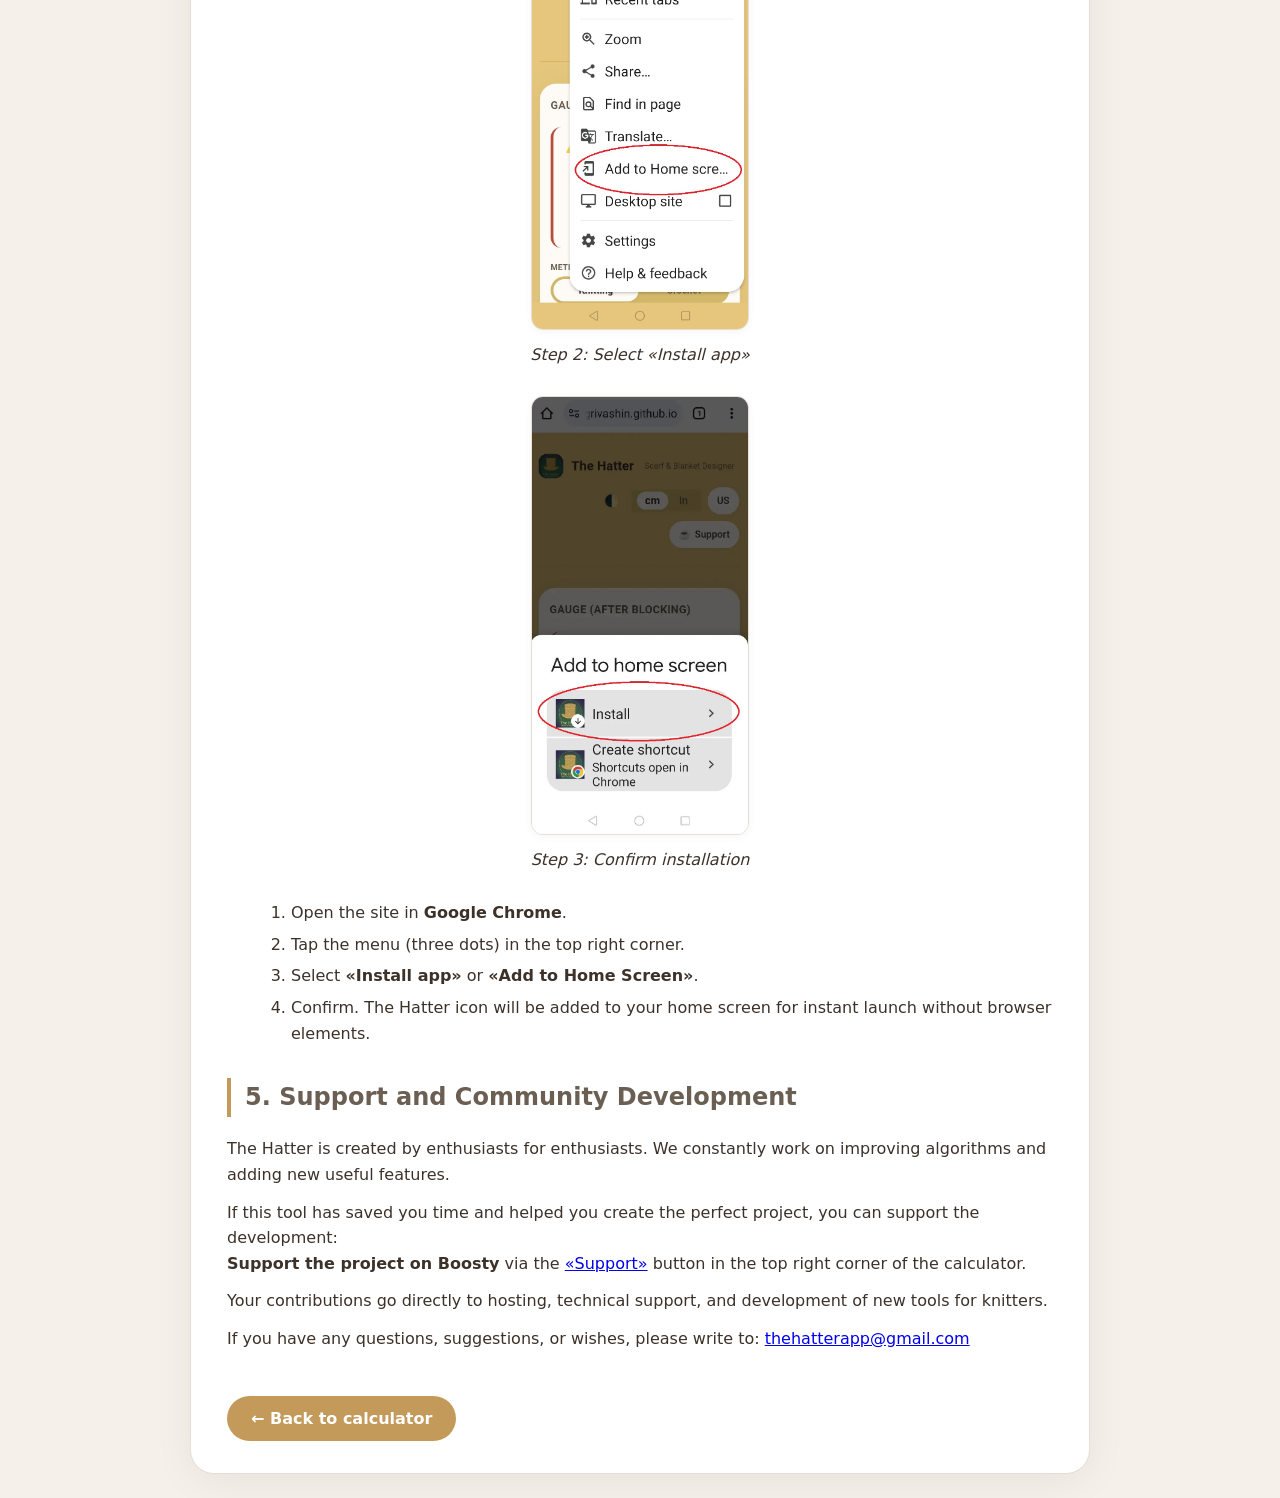
==== commit 104e0f79: "Update manual-en.html" ====
--- a/manual-en.html
+++ b/manual-en.html
@@ -28,7 +28,7 @@
       margin-bottom: 12px;
     }
     .header-logo img {
-      height: 72px;
+      height: 150px;
       width: auto;
     }
     h1 {
@@ -117,10 +117,10 @@
       transition: background 0.2s;
     }
     .back-link:hover { background: #A67B3D; }
-    @media (max-width: 600px) {
+    @media (max-width: 150px) {
       .container { padding: 20px 16px; }
       h1 { font-size: 1.6rem; }
-      .header-logo img { height: 48px; }
+      .header-logo img { height: 150px; }
       .screenshot img,
       .step-screenshots .screenshot img { max-width: 80%; }
     }
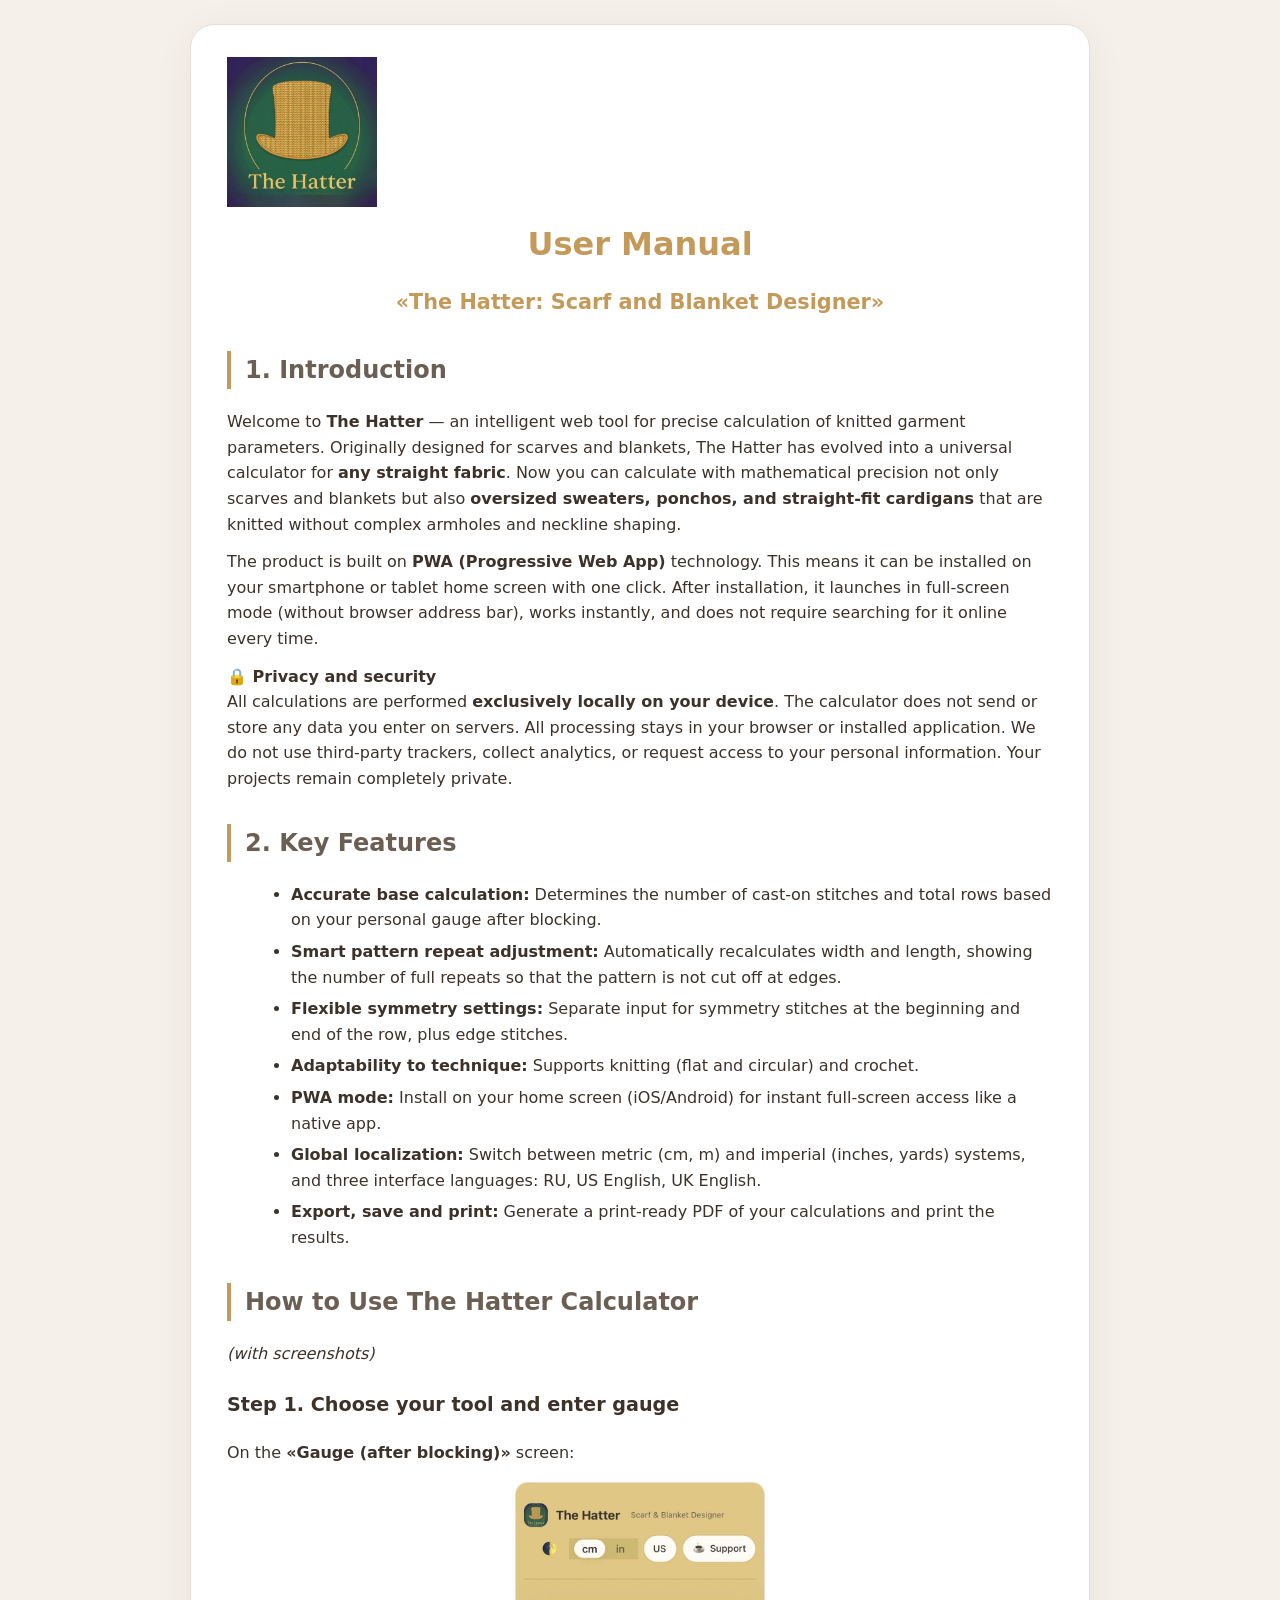
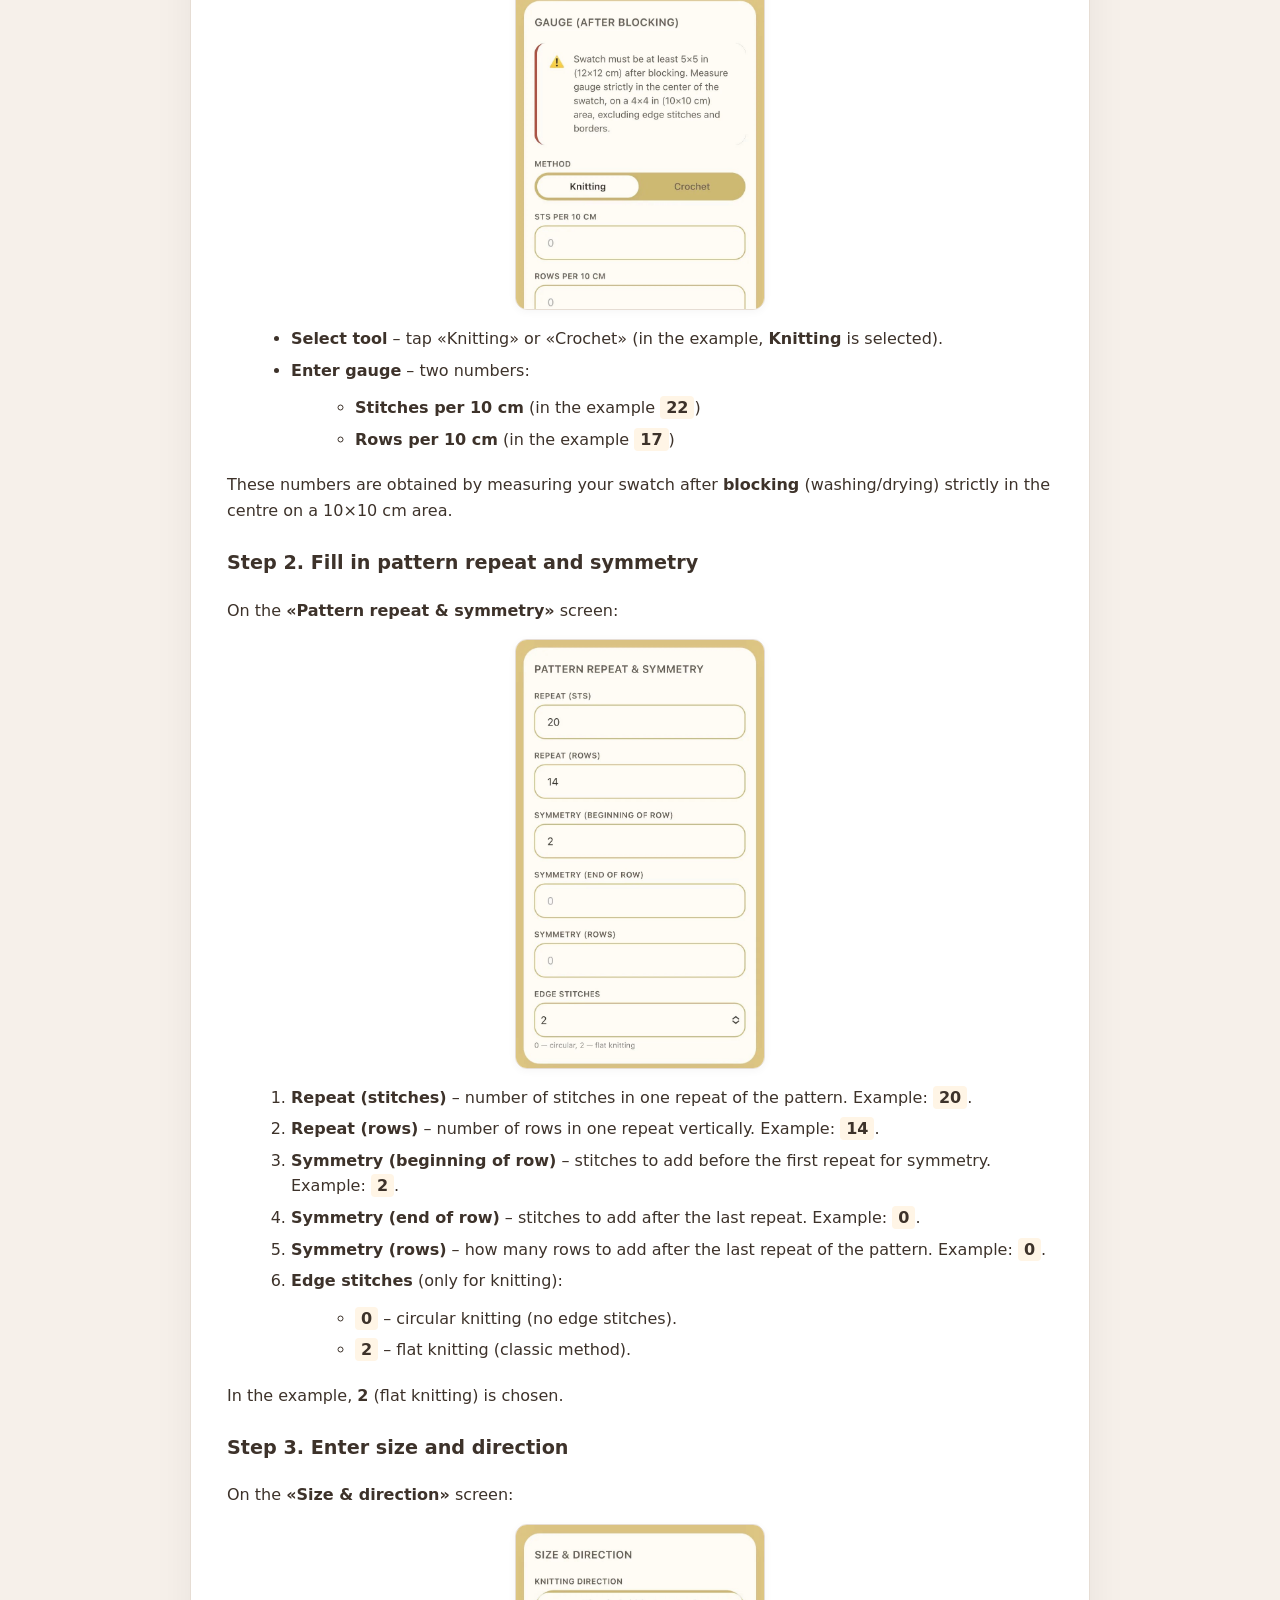
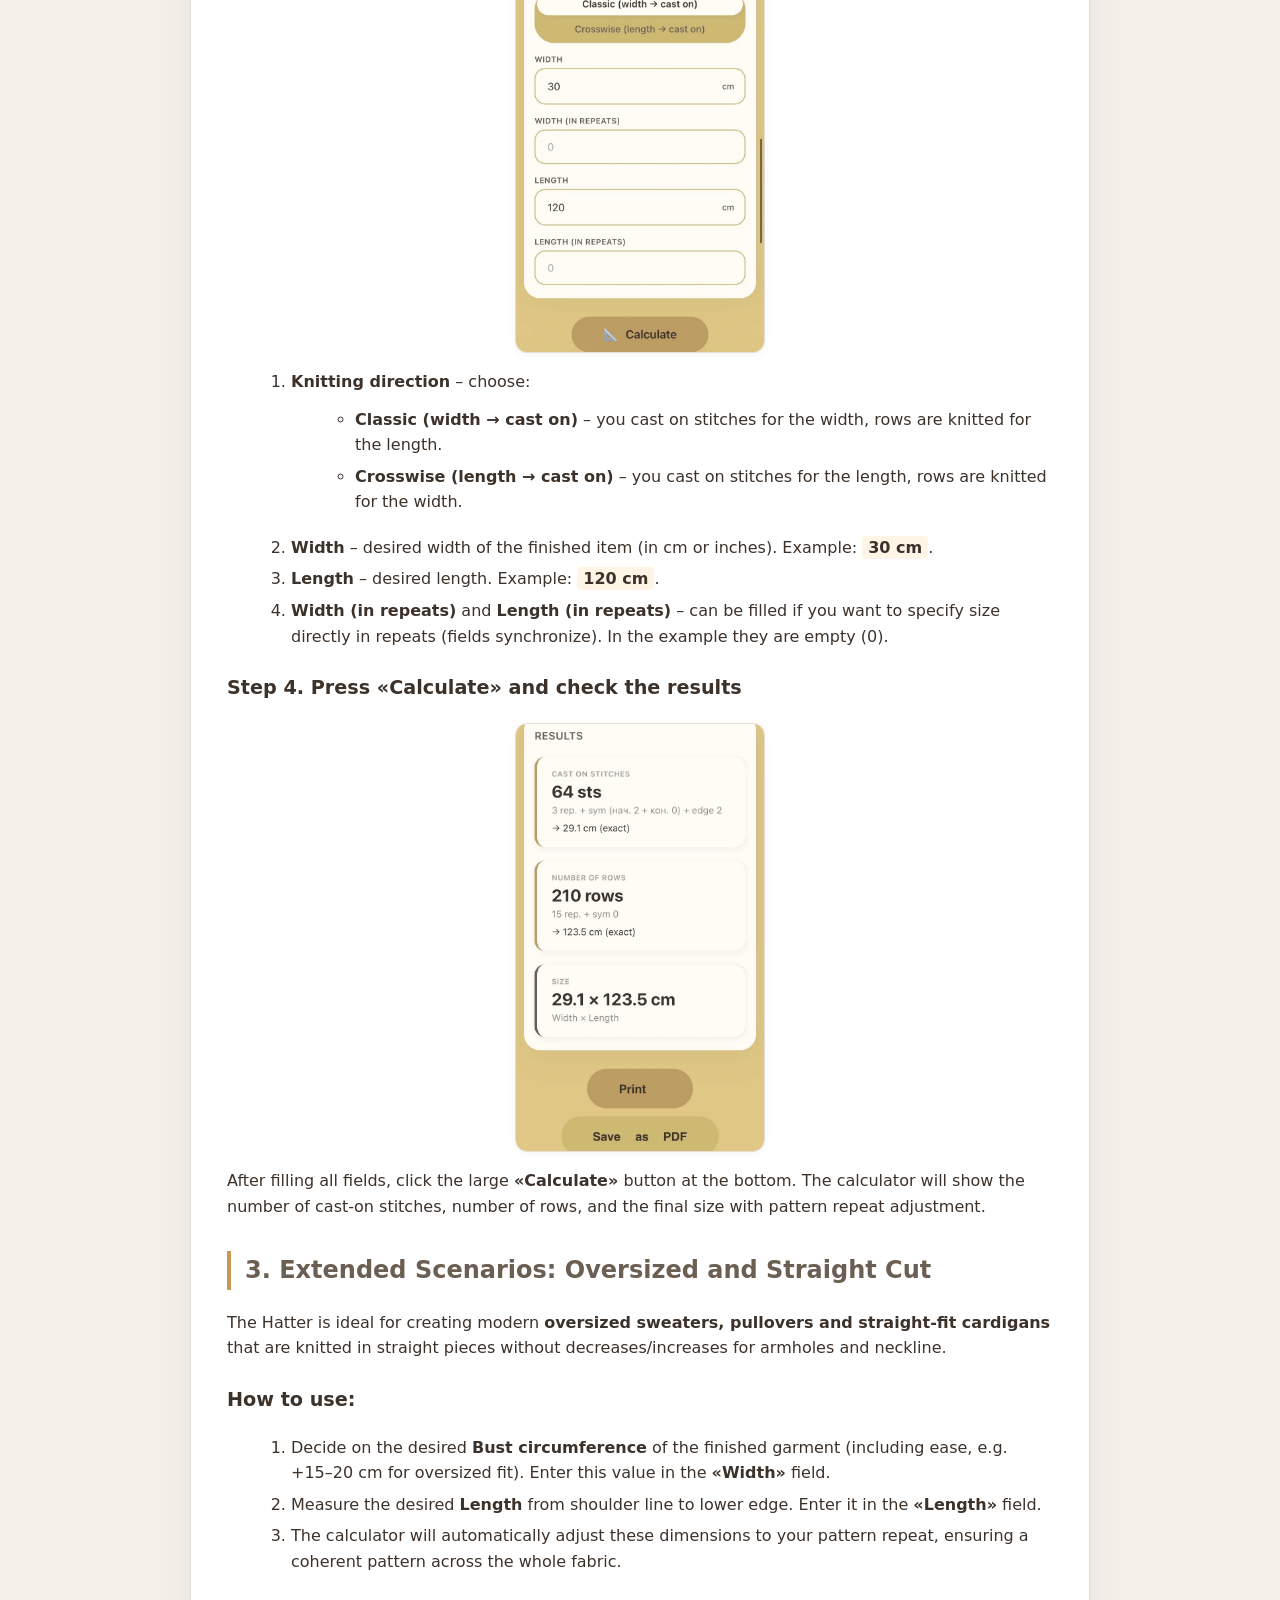
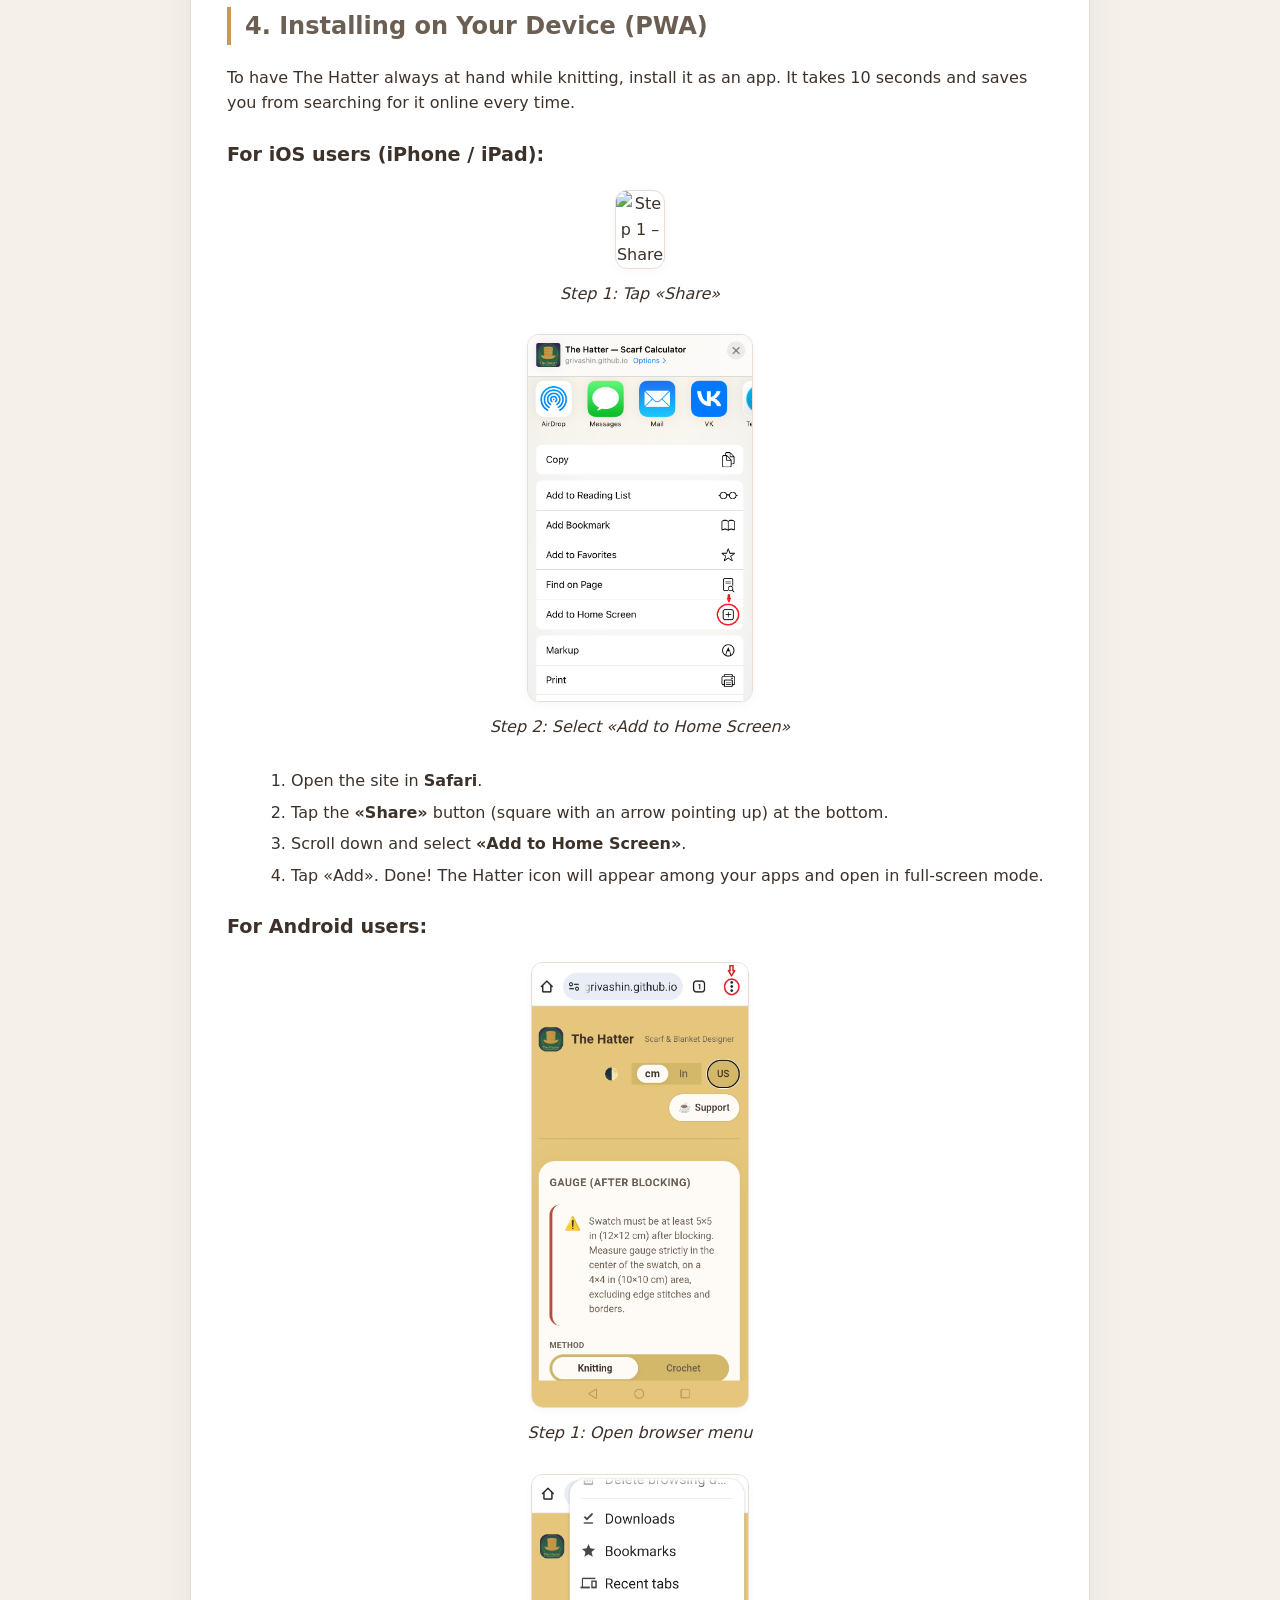
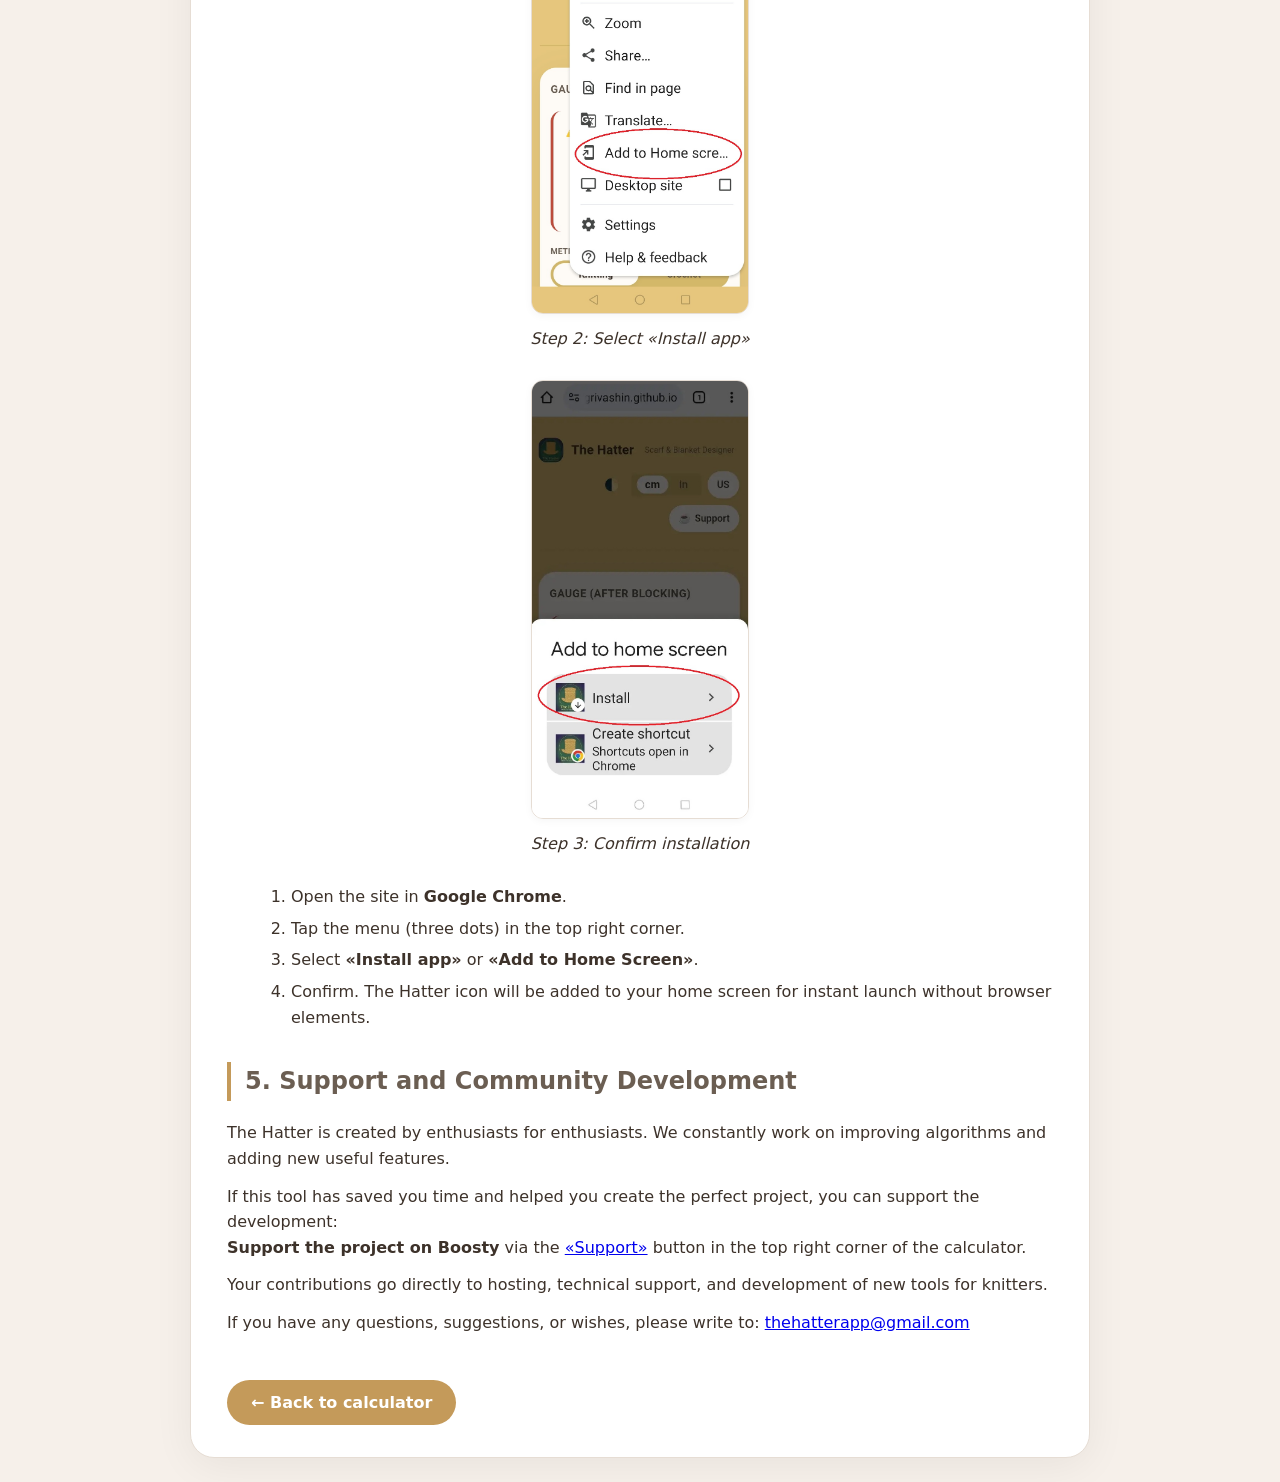
==== commit abebcd2d: "Update manual-en.html меняю размер скриншотов" ====
--- a/manual-en.html
+++ b/manual-en.html
@@ -5,126 +5,138 @@
   <meta name="viewport" content="width=device-width, initial-scale=1.0">
   <title>User Manual — The Hatter</title>
   <style>
-    body {
-      font-family: system-ui, -apple-system, 'Segoe UI', Roboto, sans-serif;
-      background: #f6f0ea;
-      color: #3D322A;
-      padding: 24px 20px;
-      line-height: 1.6;
-      max-width: 900px;
-      margin: 0 auto;
+  body {
+    font-family: system-ui, -apple-system, 'Segoe UI', Roboto, sans-serif;
+    background: #f6f0ea;
+    color: #3D322A;
+    padding: 24px 20px;
+    line-height: 1.6;
+    max-width: 900px;
+    margin: 0 auto;
+  }
+  .container {
+    background: #ffffff;
+    border-radius: 24px;
+    padding: 32px 36px;
+    box-shadow: 0 8px 40px rgba(0,0,0,0.06);
+    border: 1px solid #e6ddd4;
+    word-wrap: break-word;
+    overflow-wrap: break-word;
+  }
+  .header-logo {
+    display: flex;
+    align-items: center;
+    gap: 16px;
+    margin-bottom: 12px;
+  }
+  .header-logo img {
+    height: 150px;
+    width: auto;
+  }
+  h1 {
+    font-size: 2rem;
+    font-weight: 700;
+    color: #C49A5A;
+    border-bottom: none;
+    padding-bottom: 0;
+    margin-top: 0;
+    text-align: center;
+  }
+  .subtitle {
+    font-size: 1.3rem;
+    font-weight: 700;
+    color: #C49A5A;
+    margin-top: -6px;
+    border-bottom: none;
+    padding-bottom: 0;
+    text-align: center;
+  }
+  h2 {
+    font-size: 1.5rem;
+    margin-top: 32px;
+    color: #6B5E52;
+    border-left: 4px solid #C49A5A;
+    padding-left: 14px;
+  }
+  h3 {
+    font-size: 1.2rem;
+    margin-top: 24px;
+    color: #3D322A;
+  }
+  p { margin: 12px 0; }
+  ul, ol { margin: 12px 0 20px 24px; }
+  li { margin-bottom: 6px; }
+  .highlight {
+    background: #fff5e6;
+    padding: 2px 6px;
+    border-radius: 4px;
+    font-weight: 600;
+  }
+  .note {
+    background: #edf3f8;
+    border-left: 4px solid #C49A5A;
+    padding: 14px 18px;
+    border-radius: 8px;
+    margin: 20px 0;
+  }
+  .screenshot {
+    margin: 16px 0;
+    text-align: center;
+  }
+  .screenshot img {
+    max-width: 30%;
+    height: auto;
+    border-radius: 12px;
+    border: 1px solid #e6ddd4;
+    box-shadow: 0 2px 8px rgba(0,0,0,0.04);
+    display: block;
+    margin: 0 auto;
+  }
+  .step-screenshots {
+    display: flex;
+    flex-wrap: wrap;
+    gap: 16px;
+    justify-content: center;
+    margin: 16px 0;
+  }
+  .step-screenshots .screenshot {
+    flex: 0 1 auto;
+    margin: 0;
+  }
+  .step-screenshots .screenshot img {
+    max-width: 30%;
+    height: auto;
+  }
+  .back-link {
+    display: inline-block;
+    margin-top: 32px;
+    background: #C49A5A;
+    color: white;
+    padding: 10px 24px;
+    border-radius: 40px;
+    text-decoration: none;
+    font-weight: 600;
+    transition: background 0.2s;
+  }
+  .back-link:hover { background: #A67B3D; }
+
+  /* Мобильные и планшеты: увеличиваем скриншоты */
+  @media (max-width: 1024px) {
+    .screenshot img,
+    .step-screenshots .screenshot img {
+      max-width: 60%;
     }
-    .container {
-      background: #ffffff;
-      border-radius: 24px;
-      padding: 32px 36px;
-      box-shadow: 0 8px 40px rgba(0,0,0,0.06);
-      border: 1px solid #e6ddd4;
+  }
+  @media (max-width: 600px) {
+    .container { padding: 20px 16px; }
+    h1 { font-size: 1.6rem; }
+    .header-logo img { height: 100px; }
+    .screenshot img,
+    .step-screenshots .screenshot img {
+      max-width: 80%;
     }
-    .header-logo {
-      display: flex;
-      align-items: center;
-      gap: 16px;
-      margin-bottom: 12px;
-    }
-    .header-logo img {
-      height: 150px;
-      width: auto;
-    }
-    h1 {
-      font-size: 2rem;
-      font-weight: 700;
-      color: #C49A5A;
-      border-bottom: none;
-      padding-bottom: 0;
-      margin-top: 0;
-      text-align: center;
-    }
-    .subtitle {
-      font-size: 1.3rem;
-      font-weight: 700;
-      color: #C49A5A;
-      margin-top: -6px;
-      border-bottom: none;
-      padding-bottom: 0;
-      text-align: center;
-    }
-    h2 {
-      font-size: 1.5rem;
-      margin-top: 32px;
-      color: #6B5E52;
-      border-left: 4px solid #C49A5A;
-      padding-left: 14px;
-    }
-    h3 {
-      font-size: 1.2rem;
-      margin-top: 24px;
-      color: #3D322A;
-    }
-    p { margin: 12px 0; }
-    ul, ol { margin: 12px 0 20px 24px; }
-    li { margin-bottom: 6px; }
-    .highlight {
-      background: #fff5e6;
-      padding: 2px 6px;
-      border-radius: 4px;
-      font-weight: 600;
-    }
-    .note {
-      background: #edf3f8;
-      border-left: 4px solid #C49A5A;
-      padding: 14px 18px;
-      border-radius: 8px;
-      margin: 20px 0;
-    }
-    .screenshot {
-      margin: 16px 0;
-      text-align: center;
-    }
-    .screenshot img {
-      max-width: 30%;
-      height: auto;
-      border-radius: 12px;
-      border: 1px solid #e6ddd4;
-      box-shadow: 0 2px 8px rgba(0,0,0,0.04);
-      display: block;
-      margin: 0 auto;
-    }
-    .step-screenshots {
-      display: flex;
-      flex-wrap: wrap;
-      gap: 16px;
-      justify-content: center;
-      margin: 16px 0;
-    }
-    .step-screenshots .screenshot {
-      flex: 0 1 auto;
-      margin: 0;
-    }
-    .step-screenshots .screenshot img {
-      max-width: 30%;
-      height: auto;
-    }
-    .back-link {
-      display: inline-block;
-      margin-top: 32px;
-      background: #C49A5A;
-      color: white;
-      padding: 10px 24px;
-      border-radius: 40px;
-      text-decoration: none;
-      font-weight: 600;
-      transition: background 0.2s;
-    }
-    .back-link:hover { background: #A67B3D; }
-    @media (max-width: 150px) {
-      .container { padding: 20px 16px; }
-      h1 { font-size: 1.6rem; }
-      .header-logo img { height: 150px; }
-      .screenshot img,
-      .step-screenshots .screenshot img { max-width: 80%; }
-    }
-  </style>
+  }
+</style>
 </head>
 <body>
 <div class="container">
